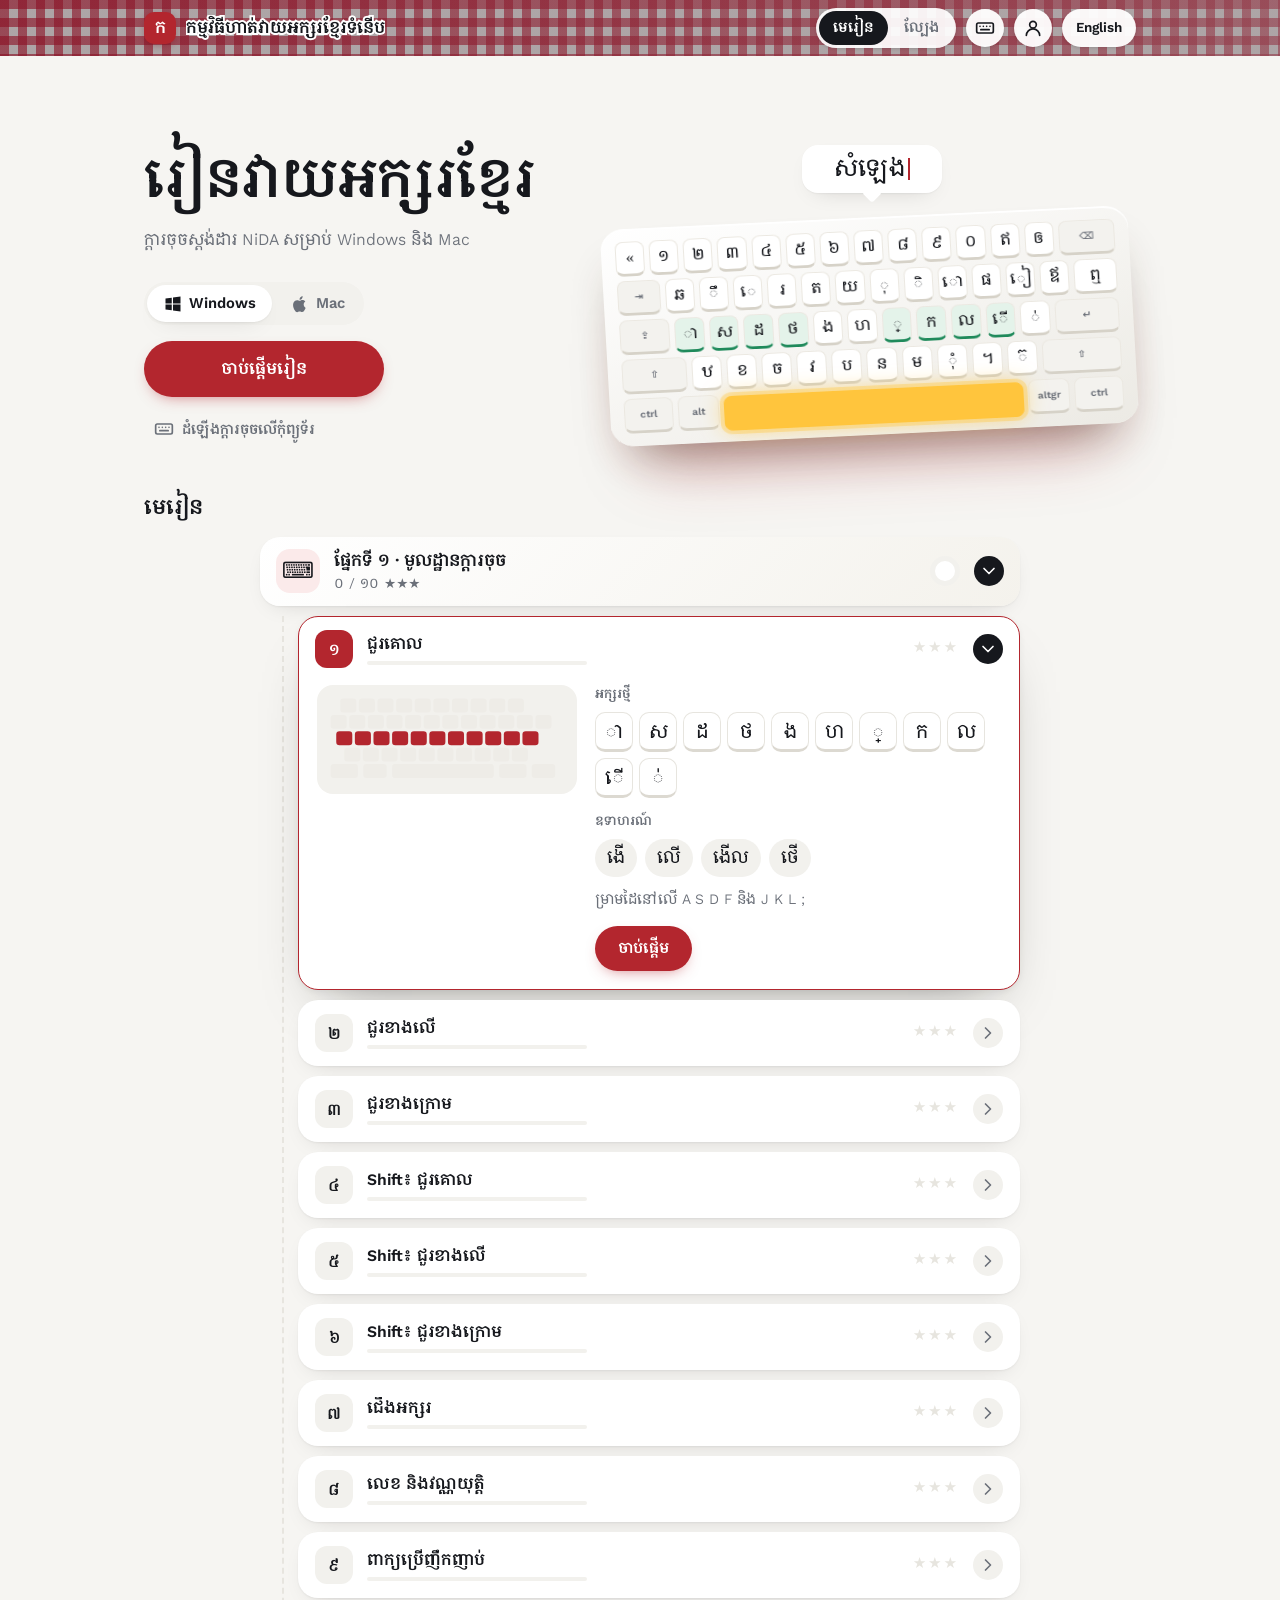
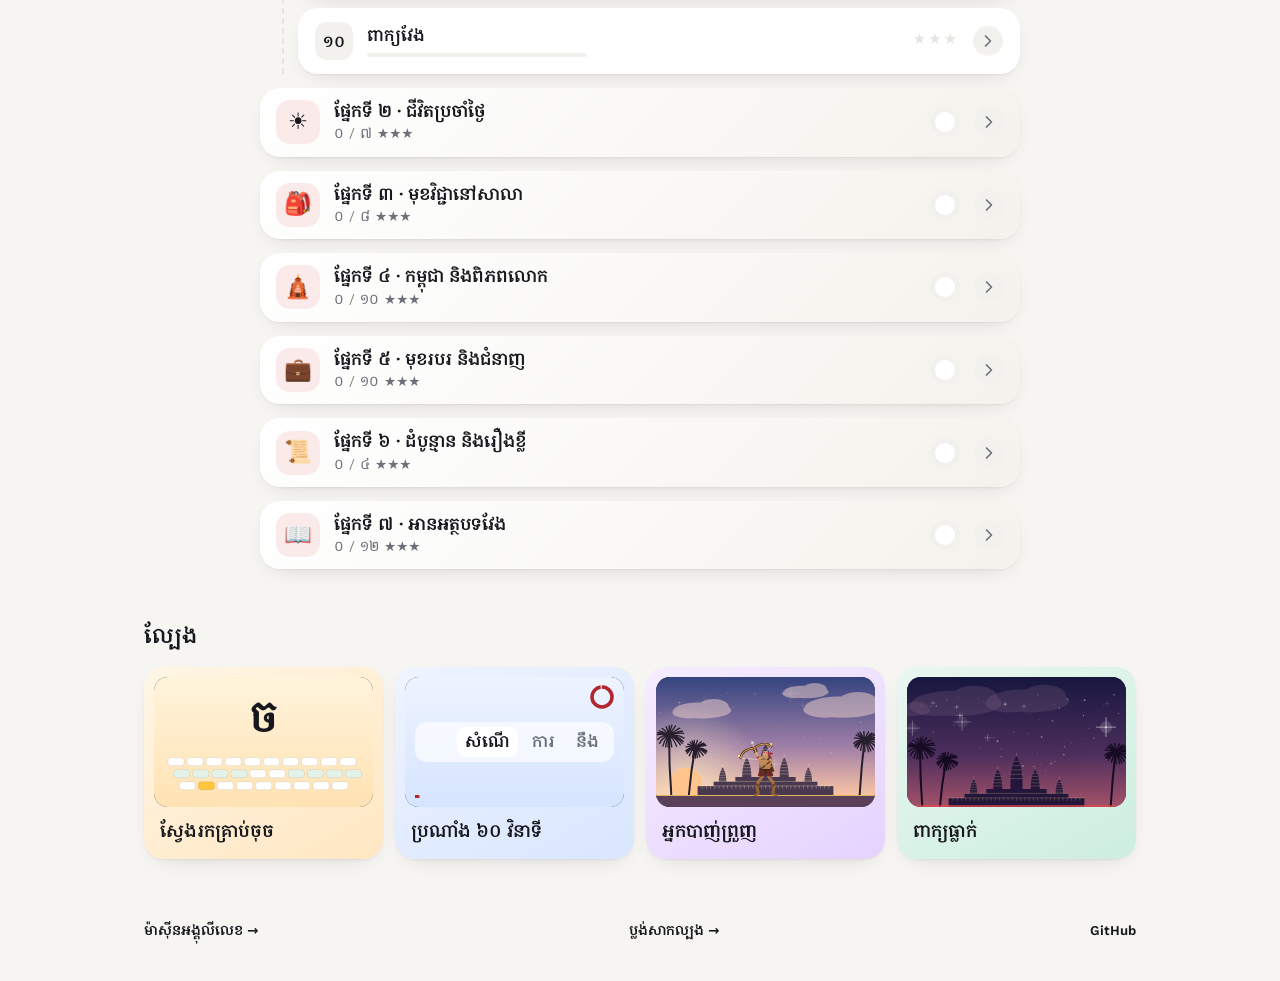
==== docs/index.html @ 7c36731a "Sign-in on typing.bykhmer.com: Firebase web config for hosts other than Firebase Hosting docs/fireba" ====
<!doctype html>
<html lang="km">
<head>
<meta charset="utf-8">
<meta name="viewport" content="width=device-width, initial-scale=1, viewport-fit=cover">
<title>កម្មវិធីហាត់វាយអក្សរខ្មែរទំនើប</title>
<meta name="description" content="Learn to type Khmer on the standard NiDA keyboard for Windows and Mac: short lessons and arcade games.">
<meta name="theme-color" content="#f6f5f2">
<meta name="apple-mobile-web-app-capable" content="yes">
<meta name="mobile-web-app-capable" content="yes">
<meta name="apple-mobile-web-app-title" content="វាយខ្មែរ">
<link rel="manifest" href="manifest.webmanifest">
<link rel="icon" type="image/png" sizes="192x192" href="icons/icon-192.png">
<link rel="apple-touch-icon" href="icons/apple-touch-icon.png">
<link rel="stylesheet" href="ui.css">
<style>
/* ---- home ---- */
.hero-grid{display:grid;grid-template-columns:minmax(0,.9fr) minmax(0,1.1fr);gap:32px;align-items:center;text-align:left}
.hero-grid .actions{align-items:flex-start}
#heroKb{min-width:0}
.setmk{max-width:300px;margin:0 auto 14px;padding:12px;border-radius:16px;background:var(--raise)}
.gcard .gprev{margin-bottom:2px}
@media (max-width:860px){.hero-grid{grid-template-columns:1fr;text-align:center;gap:18px}.hero-grid .actions{align-items:center}#heroKb{max-width:520px;margin:0 auto;width:100%}}
.hero{padding-block:clamp(40px,8vw,84px) 28px;text-align:center}
.hero h1{font-size:clamp(2.1rem,5.4vw,3.4rem);font-weight:600;margin:0 0 8px;letter-spacing:-.02em;line-height:1.15;text-wrap:balance}
html[lang="km"] .hero h1{line-height:1.45}
.hero .sub{margin:0 0 30px;color:var(--muted);font-size:1.02rem}
.actions{display:flex;flex-direction:column;align-items:center;gap:16px}
.actions .btn.primary{padding:14px 30px;font-size:1.02rem;min-width:240px}
.linkbtn{background:none;border:0;color:var(--muted);font-weight:600;font-size:.86rem;display:inline-flex;gap:8px;align-items:center;padding:6px 10px;border-radius:999px}
.linkbtn:hover{color:var(--ink);background:var(--raise)}
.band{padding-block:18px 34px}
section[id]{scroll-margin-top:70px}
.shead{display:flex;align-items:baseline;justify-content:space-between;gap:12px;margin:0 0 14px}
.shead h2{margin:0;font-size:1.3rem;font-weight:600}
.grid{display:grid;grid-template-columns:repeat(auto-fill,minmax(178px,1fr));gap:12px}
.lcard{position:relative;text-align:left;background:var(--panel);border:1.5px solid transparent;border-radius:20px;padding:16px;box-shadow:var(--shadow);cursor:pointer;display:flex;flex-direction:column;gap:10px;min-width:0;transition:transform .15s,box-shadow .15s}
.lcard:hover{transform:translateY(-2px);box-shadow:var(--shadow-lg);border-color:transparent}
/* lessons: units of expandable rows */
#lessonGrid{gap:14px}
.ugroup{list-style:none}
.uhead{all:unset;box-sizing:border-box;display:flex;align-items:center;gap:14px;width:100%;padding:12px 16px;border-radius:20px;cursor:pointer;background:linear-gradient(135deg,#fff,#f4f2ec);box-shadow:var(--shadow)}
.uhead:focus-visible{outline:2px solid var(--accent);outline-offset:2px}
.uicon{flex:none;width:44px;height:44px;border-radius:14px;display:grid;place-items:center;font-size:1.4rem;background:var(--accent-soft)}
.ut{flex:1;min-width:0;display:flex;flex-direction:column}
.ut b{font-weight:600;font-size:1.05rem;line-height:1.4}
.uring{flex:none;width:30px;height:30px;border-radius:50%;background:conic-gradient(var(--star) var(--p,0%),var(--raise) 0)}
.uring::after{content:"";display:block;width:20px;height:20px;margin:5px;border-radius:50%;background:#fff}
.uhead .chev{flex:none;width:30px;height:30px;border-radius:999px;display:grid;place-items:center;background:var(--raise);color:var(--muted);transition:transform .25s}
.ugroup.uopen .uhead .chev{transform:rotate(90deg);background:var(--ink);color:#fff}
.ugroup .ulist{display:none;max-width:none;margin-right:0;margin-top:10px;padding-left:14px;border-left:2px dashed var(--line);margin-left:22px}
.ugroup.uopen .ulist{display:flex}
.lpreview{margin:0 0 8px;font-size:1.15rem;line-height:1.9;padding:10px 14px;border-radius:14px;background:var(--raise)}
/* lessons: an expandable list, one row open at a time */
.llist{list-style:none;margin:0 auto;padding:0;max-width:760px;display:flex;flex-direction:column;gap:10px}
.litem{background:var(--panel);border-radius:20px;box-shadow:var(--shadow);border:1.5px solid transparent;transition:box-shadow .2s,border-color .2s}
.litem:hover{box-shadow:var(--shadow-lg)}
.litem.cur{border-color:var(--accent)}
.litem.open{box-shadow:var(--shadow-lg)}
.lrow{all:unset;box-sizing:border-box;display:flex;align-items:center;gap:14px;width:100%;padding:12px 16px;min-height:64px;cursor:pointer;border-radius:20px}
.lrow:focus-visible{outline:2px solid var(--accent);outline-offset:2px}
.lrow .n{flex:none;width:38px;height:38px;border-radius:12px;display:grid;place-items:center;background:var(--raise);font:600 .95rem var(--ui);color:var(--ink)}
.litem.cur .lrow .n{background:var(--accent);color:#fff}
.litem.done .lrow .n{background:var(--home);color:var(--good)}
.lrow .tt{flex:1;min-width:0;display:flex;flex-direction:column;gap:6px}
.lrow .tt b{font-weight:600;font-size:1rem;line-height:1.4;white-space:nowrap;overflow:hidden;text-overflow:ellipsis}
.lrow .pbar{height:4px;border-radius:2px;background:var(--raise);overflow:hidden;max-width:220px}
.lrow .pbar i{display:block;height:100%;width:var(--p,0%);background:var(--star);border-radius:2px;transition:width .4s}
.lrow .stars{flex:none}
.lrow .chev{flex:none;width:30px;height:30px;border-radius:999px;display:grid;place-items:center;background:var(--raise);color:var(--muted);transition:transform .25s,background .2s}
.litem.open .lrow .chev{transform:rotate(90deg);background:var(--ink);color:#fff}
.lpanel{display:grid;grid-template-rows:0fr;transition:grid-template-rows .3s ease}
.litem.open .lpanel{grid-template-rows:1fr}
.lpanel>div{overflow:hidden;min-height:0}
.lbody{display:grid;grid-template-columns:minmax(0,260px) minmax(0,1fr);gap:18px;padding:4px 18px 18px;align-items:start}
.lbody .mkwrap{padding:12px;border-radius:16px;background:var(--raise)}
.lbody h4{margin:0 0 8px;font-size:.78rem;font-weight:600;color:var(--muted)}
.chips{display:flex;flex-wrap:wrap;gap:6px;margin-bottom:14px}
.kc{position:relative;min-width:38px;height:40px;padding:0 8px;display:grid;place-items:center;border-radius:10px;background:#fff;border:1px solid var(--line);border-bottom:3px solid var(--key-edge);font:1.2rem/1 var(--text)}
.kc sup{position:absolute;right:3px;top:2px;font:600 .52rem/1 var(--ui);color:var(--accent)}
.samples{display:flex;flex-wrap:wrap;gap:8px;margin-bottom:12px}
.samples span{padding:4px 12px;border-radius:999px;background:var(--raise);font:1.1rem/1.7 var(--text)}
.ldesc{margin:0 0 14px;color:var(--muted);font-size:.9rem}
.lfoot{display:flex;align-items:center;gap:12px;flex-wrap:wrap}
.lfoot .btn{padding:10px 22px}
.lcard h3{margin:0;font-size:.98rem;font-weight:600;line-height:1.4}
.stars{color:var(--star);font-size:.95rem;letter-spacing:.12em;min-height:1.2em;line-height:1}
.stars .off{color:var(--line)}
.games{grid-template-columns:repeat(auto-fill,minmax(220px,1fr))}
.gcard{min-height:0;justify-content:flex-start;padding:10px 10px 14px;border:0;gap:10px}
.gcard h3,.gcard .pill{margin-inline:6px}
.gcard h3{font-size:1.08rem}
.gcard .pill{align-self:flex-start;background:rgba(255,255,255,.75)}
.gcard[data-g=hunt]{background:linear-gradient(150deg,#fff6e6,#ffe7c2)}
.gcard[data-g=sprint]{background:linear-gradient(150deg,#eef4ff,#d9e6ff)}
.gcard[data-g=archer]{background:linear-gradient(150deg,#f6edff,#e5d3ff)}
.gcard[data-g=rain]{background:linear-gradient(150deg,#e9f7f1,#cdeedf)}
/* ---- play (focus mode) ---- */
body.playing .hero,body.playing #learn,body.playing #games,body.playing footer{display:none}
#play{padding-block:18px 28px}
.runbar{display:flex;align-items:center;gap:10px;flex-wrap:wrap;margin-bottom:12px}
.runbar h3{margin:0 auto 0 0;font-size:1.08rem;font-weight:600}
#runOpts{gap:8px}
#runOpts .seg button{padding:6px 12px;font-size:.84rem}
#runOpts>button{font-size:.84rem;padding:6px 14px}
#runOpts>.note{display:none}
.stage{padding:16px}
#newKeys{min-height:1.2em}
#progress{height:4px;background:var(--raise);border-radius:2px;overflow:hidden;margin:10px 0 12px}
#bar{height:100%;width:0;background:var(--accent);transition:width .2s}
.strip{position:relative;height:5.6rem;overflow:hidden;border-radius:18px;background:var(--raise);
  -webkit-mask-image:linear-gradient(90deg,transparent,#000 9%,#000 88%,transparent);mask-image:linear-gradient(90deg,transparent,#000 9%,#000 88%,transparent)}
#target{position:absolute;left:0;top:0;bottom:0;display:flex;align-items:center;gap:26px;white-space:nowrap;font-size:2.15rem;transition:transform .28s cubic-bezier(.2,.7,.2,1)}
#target .w{position:relative;color:var(--muted);padding:0 4px;line-height:1.9}
#target .w.done{color:var(--good);opacity:.45}
#target .w.cur{color:var(--ink);background:var(--panel);border-radius:14px;padding:0 14px;box-shadow:var(--shadow)}
#target .w i{position:absolute;left:14px;right:14px;bottom:6px;height:3px;border-radius:2px;background:var(--line);overflow:hidden;display:none}
#target .w.cur i{display:block}
#target .w i::after{content:"";position:absolute;left:0;top:0;bottom:0;width:var(--p,0%);background:var(--accent)}
.typedrow{margin-top:10px}
#echo{min-height:2.6rem;font-size:1.45rem;line-height:2.4rem;padding:0 14px;border-radius:14px;background:var(--raise);white-space:nowrap;overflow:hidden}
#echo::after{content:"";display:inline-block;width:2px;height:1.3rem;background:var(--accent);vertical-align:-3px;margin-left:2px;animation:blink 1s steps(1) infinite}
@keyframes blink{50%{opacity:0}}
.err{animation:shake .18s}
@keyframes shake{25%{transform:translateX(-4px)}75%{transform:translateX(4px)}}
#echo.err{box-shadow:inset 0 0 0 2px var(--bad)}
.hintline{color:var(--muted);font-size:.9rem;margin:10px 0 0;min-height:1.4rem;text-align:center}
.hintline b{color:var(--ink)}
.result{margin-top:14px;padding:22px;border-radius:var(--r-lg);background:var(--panel);box-shadow:var(--shadow-lg);text-align:center}
.result b{display:block;font-size:1.1rem;font-weight:600}
.result .stars{font-size:1.6rem;display:block;margin-top:6px}
.result .row{display:flex;gap:10px;justify-content:center;flex-wrap:wrap;margin-top:16px}
.hunt{display:grid;place-items:center;gap:6px;padding:18px;border-radius:18px;background:var(--raise);min-height:12rem}
.hunt .glyph{font:600 4.6rem/1.25 var(--text);color:var(--ink)}
.hunt .sub{color:var(--muted);font-size:.9rem;min-height:1.3em}
#rfield{position:relative;height:min(46vh,380px);border-radius:18px;overflow:hidden}
#rfield::after{content:"";position:absolute;left:0;right:0;bottom:0;height:3px;background:var(--bad);opacity:.7}
.rw{position:absolute;top:0;left:0;padding:2px 16px;border-radius:999px;font-size:1.5rem;line-height:1.9;white-space:nowrap}
.rw i{position:absolute;left:14px;bottom:4px;height:3px;width:0;border-radius:2px}
.overlay{position:absolute;inset:0;z-index:8;display:flex;flex-direction:column;gap:12px;align-items:center;justify-content:center;text-align:center;padding:16px}
.overlay h4{margin:0}
#typeArea,.hunt{position:relative}
/* ---- keyboard: real Windows / Mac shape, keys sized in key units ---- */
.deck{margin-top:16px}
.kb{display:flex;flex-direction:column;gap:5px;user-select:none;-webkit-user-select:none;touch-action:manipulation;max-width:860px;margin:0 auto}
.kr{display:flex;gap:5px}
.k{position:relative;flex:var(--w,1) 1 0;min-width:0;height:clamp(40px,6.2vw,58px);background:var(--key);border:1px solid var(--line);border-bottom:3px solid var(--key-edge);border-radius:11px;padding:0;overflow:hidden;cursor:pointer;-webkit-tap-highlight-color:transparent;touch-action:manipulation}
.k::before{content:"";position:absolute;left:0;right:0;top:0;height:3px;background:var(--fc,transparent);opacity:.85}
.k.f0{--fc:var(--f0)}.k.f1{--fc:var(--f1)}.k.f2{--fc:var(--f2)}.k.f3{--fc:var(--f3)}.k.f4{--fc:var(--f4)}.k.f5{--fc:var(--f5)}.k.f6{--fc:var(--f6)}.k.f7{--fc:var(--f7)}
.k .b{position:absolute;left:0;right:0;top:50%;transform:translateY(-52%);text-align:center;font:clamp(.95rem,2.4vw,1.35rem) var(--text);color:var(--ink)}
.k .s,.k .a{position:absolute;font:clamp(.5rem,1.3vw,.72rem) var(--text);color:var(--muted)}
.k .s{right:4px;top:3px}.k .a{right:4px;bottom:2px}
.k .q{position:absolute;left:5px;top:3px;font:600 clamp(.45rem,1.1vw,.62rem) var(--ui);color:var(--muted);opacity:.8}
.k.mod{background:var(--raise)}
.k.mod .ml{position:absolute;left:0;right:0;top:50%;transform:translateY(-50%);text-align:center;font:600 clamp(.55rem,1.4vw,.78rem)/1.1 var(--ui);color:var(--muted);padding:0 2px}
.k.inert{cursor:default;opacity:.5}
.k.home{background:var(--home);border-color:color-mix(in srgb,var(--home-edge) 40%,transparent);border-bottom-color:var(--home-edge)}
.k.bump::after{content:"";position:absolute;left:50%;bottom:5px;width:30%;height:3px;margin-left:-15%;border-radius:2px;background:var(--home-edge)}
.k.on{background:var(--ink)}.k.on .ml{color:#fff}
.k.hint,.k.need{background:var(--hint);border-color:var(--hint);box-shadow:0 0 0 3px color-mix(in srgb,var(--hint) 35%,transparent)}
.k.hint .b,.k.hint .s,.k.hint .a,.k.need .ml,.k.hint .q{color:var(--hint-ink)}
.k.press{transform:translateY(2px)}
.kb.show-s .k .b,.kb.show-a .k .b{visibility:hidden}
.kb.show-s .k .s,.kb.show-a .k .a{left:0;right:0;top:50%;bottom:auto;transform:translateY(-52%);text-align:center;font-size:clamp(.95rem,2.4vw,1.35rem);color:var(--ink)}
.kb.show-s .k .a,.kb.show-a .k .s{visibility:hidden}
.kb.blind .k:not(.mod) .b,.kb.blind .k:not(.mod) .s,.kb.blind .k:not(.mod) .a{visibility:hidden!important}
/* ---- setup sheet ---- */
.steps{display:grid;gap:12px}
.steps .panel{box-shadow:none;background:var(--raise);padding:16px}
.steps h3{margin:0;font-size:.98rem}
.steps ul{margin:8px 0 0;padding-left:1.1em}
.steps li{margin:4px 0}
@media (max-width:640px){
  .hero{padding-block:30px 18px}
  .actions .btn.primary{min-width:0;width:100%}
  .grid{grid-template-columns:1fr 1fr;gap:10px}
  .lcard{padding:14px}
  .lrow{gap:10px;padding:10px 12px}.lrow .pbar{max-width:none}
  .lbody{grid-template-columns:1fr;padding:2px 12px 14px;gap:12px}
  .lbody .mkwrap{max-width:240px;padding:8px}
  .ugroup .ulist{padding-left:8px;margin-left:10px}.uhead{gap:10px;padding:10px 12px}.uicon{width:38px;height:38px}
  .gcard{min-height:140px}
  .stage{padding:12px}
  .strip{height:4.4rem}#target{font-size:1.6rem;gap:18px}
  #echo{font-size:1.2rem}
  .hunt .glyph{font-size:3.4rem}
  .deck{position:sticky;bottom:0;z-index:20;margin-inline:-14px;background:var(--panel);border-radius:20px 20px 0 0;padding:8px 3px calc(8px + env(safe-area-inset-bottom,0px));box-shadow:0 -8px 24px -12px rgba(0,0,0,.25)}
  .kb{gap:4px}.kr{gap:2px}
  .k{height:clamp(38px,10.5vw,48px);border-radius:7px;border-bottom-width:2px}
  .k .q{display:none}
  .k .s,.k .a{font-size:.5rem}
  .k .b{font-size:clamp(.9rem,4.2vw,1.15rem)}
  .k.mod .ml{font-size:.5rem}
  .kr.r0{display:none}
  #runOpts .seg{flex-wrap:wrap}
}
</style>
</head>
<body class="has-tabbar">
<header class="nav">
  <div class="wrap">
    <a class="brand" href="./"><span class="mark kh" aria-hidden="true">ក</span><b data-t="brand">កម្មវិធីហាត់វាយអក្សរខ្មែរទំនើប</b></a>
    <nav class="tabs" aria-label="Sections"><a href="#learn" class="on" data-t="navLessons">មេរៀន</a><a href="#games" data-t="navGames">ល្បែង</a></nav>
    <button class="ibtn" type="button" data-sheet="setupSheet" id="setupBtn"><svg class="i" viewBox="0 0 24 24" aria-hidden="true"><rect x="2" y="6" width="20" height="12" rx="2"/><path d="M6 10h.01M10 10h.01M14 10h.01M18 10h.01M7 14h10"/></svg></button>
    <button id="langBtn" class="langbtn" type="button">English</button>
  </div>
</header>

<main>
  <section class="hero">
    <div class="wrap hero-grid">
     <div class="hero-text">
      <h1 data-t="heroTitle">រៀនវាយអក្សរខ្មែរ</h1>
      <p class="sub" data-t="heroSub">ក្ដារចុចស្តង់ដារ NiDA សម្រាប់ Windows និង Mac</p>
      <div class="actions">
        <div class="seg" role="group" aria-label="Computer">
          <button id="platWin" type="button" aria-pressed="true"><svg class="i" viewBox="0 0 24 24" aria-hidden="true"><path d="M3 5.5l7.5-1v7H3zM12 4.3L21 3v8.5h-9zM3 12.5h7.5v7l-7.5-1zM12 12.5h9V21l-9-1.3z" fill="currentColor" stroke="none"/></svg>Windows</button>
          <button id="platMac" type="button" aria-pressed="false"><svg class="i" viewBox="0 0 24 24" aria-hidden="true"><path d="M16.4 12.6c0-2.3 1.9-3.4 2-3.5-1.1-1.6-2.8-1.8-3.4-1.8-1.4-.1-2.8.9-3.5.9s-1.9-.9-3.1-.8C6.8 7.4 5.3 8.3 4.5 9.8c-1.7 2.9-.4 7.2 1.2 9.6.8 1.2 1.7 2.4 2.9 2.4s1.6-.8 3-.8 1.8.8 3.1.7c1.3 0 2.1-1.2 2.8-2.4.9-1.3 1.3-2.6 1.3-2.7 0 0-2.4-1-2.4-4zM14.2 5.6c.6-.8 1.1-1.9 1-3-.9 0-2.1.6-2.7 1.4-.6.7-1.1 1.8-1 2.9 1 .1 2.1-.5 2.7-1.3z" fill="currentColor" stroke="none"/></svg>Mac</button>
        </div>
        <button class="btn primary" type="button" id="contBtn"></button>
        <button class="linkbtn" type="button" data-sheet="setupSheet"><svg class="i" viewBox="0 0 24 24" aria-hidden="true"><rect x="2" y="6" width="20" height="12" rx="2"/><path d="M6 10h.01M10 10h.01M14 10h.01M18 10h.01M7 14h10"/></svg><span data-t="setupLink">ដំឡើងក្ដារចុចលើកុំព្យូទ័រ</span></button>
      </div>
     </div>
     <div id="heroKb"></div>
    </div>
  </section>

  <section class="band" id="learn">
    <div class="wrap">
      <div class="shead"><h2 data-t="lessonsTitle">មេរៀន</h2></div>
      <ol class="llist" id="lessonGrid"></ol>
    </div>
  </section>

  <section class="band" id="games">
    <div class="wrap">
      <div class="shead"><h2 data-t="gamesTitle">ល្បែង</h2></div>
      <div class="grid games" id="gameGrid"></div>
    </div>
  </section>

  <!-- focus mode: a lesson or game -->
  <section id="play" hidden>
    <div class="wrap">
      <div class="runbar">
        <button id="backBtn" class="ibtn" type="button"><svg class="i" viewBox="0 0 24 24" aria-hidden="true"><path d="M15 18l-6-6 6-6"/></svg></button>
        <h3 id="runTitle"></h3>
        <div class="stats" id="runStats"></div><span id="muteSlot"></span>
      </div>
      <div id="runOpts" class="runbar" hidden></div>
      <div class="panel stage">
        <div id="typeArea">
          <div class="note" id="newKeys"></div>
          <div id="progress"><div id="bar"></div></div>
          <div class="strip"><div id="target" class="kh"></div></div>
          <div class="typedrow"><div id="echo" class="kh"></div></div>
        </div>
        <div id="huntArea" class="hunt arc-sky" hidden><div class="glyph kh" id="huntGlyph"></div><div class="sub" id="huntSub"></div></div>
        <div id="archerArea" class="kh" hidden></div>
        <div id="rainArea" hidden><div id="rfield" class="kh arc-sky"><div class="overlay" id="rOverlay"><h4 id="rTitle"></h4><div class="note" id="rText"></div><button class="primary" id="rStart"></button></div></div></div>
        <p class="hintline" id="hintline"></p>
      </div>
      <div class="result" id="result" hidden><b id="resultText"></b><div class="row"><button class="primary" id="againBtn" data-t="again">ម្ដងទៀត</button><button id="nextBtn" data-t="nextLesson">មេរៀនបន្ទាប់</button></div></div>
      <div class="deck"><div class="kb kh" id="kb"></div></div>
    </div>
  </section>
</main>

<dialog class="sheet" id="setupSheet" aria-labelledby="setupTitle">
  <header><h2 id="setupTitle" data-t="setupTitle">ដំឡើងក្ដារចុចខ្មែរ</h2><button class="ibtn" type="button" data-close><svg class="i" viewBox="0 0 24 24" aria-hidden="true"><path d="M6 6l12 12M18 6L6 18"/></svg></button></header>
  <div class="body"><div class="setmk" id="setupKeys"></div><p class="note" id="platNote" style="margin-top:0"></p><div class="steps" id="setupSteps"></div></div>
</dialog>

<footer><div class="wrap"><a href="typewriter.html" data-t="footTw">ម៉ាស៊ីនអង្គុលីលេខ →</a><a href="lab.html" data-t="footLab">ប្លង់សាកល្បង →</a><a href="https://github.com/Ratha-SAN/modern-khmer-keyboard-tutor">GitHub</a></div></footer>

<nav class="tabbar" aria-label="Sections">
  <a href="#learn" class="on"><svg class="i" viewBox="0 0 24 24" aria-hidden="true"><path d="M4 5a2 2 0 0 1 2-2h13v16H6a2 2 0 0 0-2 2z"/><path d="M4 19V5"/></svg><span data-t="navLessons">មេរៀន</span></a>
  <a href="#games"><svg class="i" viewBox="0 0 24 24" aria-hidden="true"><rect x="2" y="7" width="20" height="11" rx="5"/><path d="M7 11v3M5.5 12.5h3M15 12h.01M18 11h.01"/></svg><span data-t="navGames">ល្បែង</span></a>
  <button type="button" data-sheet="setupSheet"><svg class="i" viewBox="0 0 24 24" aria-hidden="true"><rect x="2" y="6" width="20" height="12" rx="2"/><path d="M6 10h.01M10 10h.01M14 10h.01M18 10h.01M7 14h10"/></svg><span data-t="navSetup">ដំឡើង</span></button>
</nav>

<script src="nida-layouts.js"></script>
<script src="words.js"></script>
<script src="texts-km.js"></script>
<script src="arcade.js"></script>
<script src="visuals.js"></script>
<script src="firebase-config.js"></script>
<script src="auth.js"></script>
<script>
(function(){
"use strict";
var $=function(id){return document.getElementById(id)};
function store(k,v){try{if(v===undefined)return localStorage.getItem(k);localStorage.setItem(k,v)}catch(e){return null}}
function rnd(n){return Math.floor(Math.random()*n)}
function pick(a){return a[rnd(a.length)]}
function shuffle(a){for(var i=a.length-1;i>0;i--){var j=rnd(i+1),t=a[i];a[i]=a[j];a[j]=t}return a}
var COENG="\u17d2";

// ---------- text (Khmer first, English second) ----------
var TX={
 brand:["កម្មវិធីហាត់វាយអក្សរខ្មែរទំនើប","Modern Khmer Typing Tutor"],
 navLessons:["មេរៀន","Lessons"],navGames:["ល្បែង","Games"],navSetup:["ដំឡើង","Set up"],navExp:["ប្លង់សាកល្បង","Experimental layout"],
 eyebrow:["ក្ដារចុចខ្មែរស្តង់ដារ NiDA","Standard NiDA Khmer keyboard"],
 heroTitle:["រៀនវាយអក្សរខ្មែរ","Learn to type Khmer"],
 heroSub:["ក្ដារចុចស្តង់ដារ NiDA សម្រាប់ Windows និង Mac","The standard NiDA keyboard, for Windows and Mac"],
 setupLink:["ដំឡើងក្ដារចុចលើកុំព្យូទ័រ","Set up the keyboard on your computer"],
 footLab:["ប្លង់សាកល្បង →","Experimental layout →"],
 footTw:["ម៉ាស៊ីនអង្គុលីលេខ →","Typewriter →"],
 cont:["បន្ត · មេរៀនទី ","Continue · Lesson "],contT:["បន្ត · ","Continue · "],unitWord:["ផ្នែកទី ","Unit "],preview:["អត្ថបទ","Text"],textInfo:["{n} តួអក្សរ · ប្រហែល {m} នាទី","{n} letters · about {m} min"],newLetters:["អក្សរថ្មី","New letters"],sample:["ឧទាហរណ៍","Examples"],startL:["ចាប់ផ្ដើមរៀន","Start learning"],allDone:["ហាត់ម្ដងទៀត","Practise again"],
 heroLede:["មេរៀនតាមលំដាប់ពីជួរគោល ដល់ជើងអក្សរ និងល្បែងសម្រាប់ហាត់ ដោយប្រើប្លង់ Khmer Unicode (NiDA) របស់ Windows និង Mac។ ជ្រើសកុំព្យូទ័ររបស់អ្នក រួចចាប់ផ្ដើម។","Step-by-step lessons from the home row to subscript consonants, plus practice games, on the Khmer Unicode (NiDA) layout for Windows and Mac. Pick your computer and start."],
 noteWin:["Windows៖ ក្ដារចុច «Khmer (NIDA)»។ អក្សរបន្ថែមប្រើគ្រាប់ចុច AltGr (Alt ខាងស្ដាំ)។","Windows: the “Khmer (NIDA)” keyboard. Extra characters use AltGr (right Alt)."],
 noteMac:["Mac៖ ក្ដារចុច «Khmer Unicode» (NiDA)។ អក្សរបន្ថែមប្រើគ្រាប់ចុច ⌥ Option។","Mac: the “Khmer Unicode” (NiDA) keyboard. Extra characters use ⌥ Option."],
 lessonsTitle:["មេរៀន","Lessons"],lessonsSub:["មេរៀននីមួយៗណែនាំគ្រាប់ចុចថ្មីៗ ហើយហាត់ជាមួយពាក្យពិត។ ផ្កាយបង្ហាញភាពត្រឹមត្រូវល្អបំផុតរបស់អ្នក។","Each lesson introduces new keys, then practises them in real words. Stars show your best accuracy."],
 gamesTitle:["ល្បែង","Games"],gamesSub:["ហាត់ល្បឿន និងការចងចាំទីតាំងគ្រាប់ចុច។","Practise speed and remembering where the keys are."],
 back:["ត្រឡប់","Back"],close:["បិទ","Close"],typed:["បានវាយ","Typed"],again:["ម្ដងទៀត","Again"],nextLesson:["មេរៀនបន្ទាប់","Next lesson"],
 legend1:["ពណ៌បៃតង = គ្រាប់ចុចគោល (ដាក់ម្រាមដៃនៅទីនេះ)","Green = home keys (rest your fingers here)"],
 legend2:["តួអក្សរតូច៖ ខាងលើ = Shift, ខាងក្រោម = AltGr/Option","Small letters: top = Shift, bottom = AltGr / Option"],
 setupTitle:["ដំឡើងក្ដារចុចខ្មែរ","Set up the Khmer keyboard"],
 setupSub:["ទំព័រនេះអាចហាត់បានដោយមិនចាំបាច់ដំឡើងអ្វីទេ ព្រោះវាអានទីតាំងគ្រាប់ចុច។ ដើម្បីវាយខ្មែរក្នុងកម្មវិធីផ្សេងទៀត សូមដំឡើងក្ដារចុចដូចខាងក្រោម។","You can practise here without installing anything, because the page reads key positions. To type Khmer in other apps, add the keyboard as shown below."],
 foot1:["ប្លង់ NiDA ផ្អែកលើស្តង់ដារ Khmer Unicode របស់ NiDA (Windows: Khmer (NIDA); Mac: Khmer Unicode)។","Based on the NiDA Khmer Unicode standard (Windows: Khmer (NIDA); Mac: Khmer Unicode)."],
 footBack:["← ទៅប្លង់សាកល្បង","← Experimental layout"],
 wpm:["ពាក្យ/នាទី","WPM"],acc:["ត្រឹមត្រូវ","Accuracy"],best:["ល្អបំផុត","Best"],time:["ពេល","Time"],score:["ពិន្ទុ","Score"],streak:["ជាប់ៗ","Streak"],lives:["ជីវិត","Lives"],
 newKeys:["គ្រាប់ចុចថ្មី៖ ","New keys: "],next:["បន្ទាប់៖ ","Next: "],space:["ដកឃ្លា","Space"],
 finger:["ម្រាមដៃ៖ ","Finger: "],press:["ចុច ","Press "],with:[" ជាមួយ "," with "],
 doneL:["រួចរាល់៖ {w} ពាក្យ/នាទី, ត្រឹមត្រូវ {a}%","Done: {w} WPM, {a}% accuracy"],
 start:["ចាប់ផ្ដើម","Start"],playAgain:["លេងម្ដងទៀត","Play again"],ready:["ត្រៀមរួចហើយឬនៅ?","Ready?"],gameOver:["ចប់ល្បែង","Game over"],
 blind:["លាក់អក្សរលើគ្រាប់ចុច","Hide key labels"],hints:["ជំនួយ","Hints"],
 huntPool:["ក្រុមអក្សរ៖","Letters:"],
 poolHome:["ជួរគោល","Home row"],poolBase:["គ្រប់ជួរ (គ្មាន Shift)","All rows, no Shift"],poolShift:["ជាមួយ Shift","With Shift"],poolAll:["ទាំងអស់","Everything"],
 huntEnd:["ពិន្ទុ {s} · ជាប់ៗបំផុត {k} · ត្រឹមត្រូវ {a}%","Score {s} · longest streak {k} · {a}% accuracy"],
 sprintEnd:["{n} ពាក្យ ក្នុង ៦០ វិនាទី · {w} ពាក្យ/នាទី · ត្រឹមត្រូវ {a}%","{n} words in 60 s · {w} WPM · {a}% accuracy"],
 rainText:["វាយពាក្យនីមួយៗ មុនពេលវាធ្លាក់ដល់បន្ទាត់ក្រហម។","Type each word before it reaches the red line."],
 rainEnd:["ពិន្ទុ {s} · {n} ពាក្យ","Score {s} · {n} words"],
 lessonWord:["មេរៀនទី ","Lesson "]
};
var FINGERS=[["កូនដៃឆ្វេង","left little finger"],["ម្រាមនាងឆ្វេង","left ring finger"],["ម្រាមកណ្ដាលឆ្វេង","left middle finger"],["ម្រាមចង្អុលឆ្វេង","left index finger"],["ម្រាមចង្អុលស្ដាំ","right index finger"],["ម្រាមកណ្ដាលស្ដាំ","right middle finger"],["ម្រាមនាងស្ដាំ","right ring finger"],["កូនដៃស្ដាំ","right little finger"]];
var lang=store("lang")==="en"?"en":"km";
function T(k,vars){var v=(TX[k]||[k,k])[lang==="km"?0:1];if(vars)Object.keys(vars).forEach(function(n){v=v.replace("{"+n+"}",vars[n])});return v}
function L2(km,en){return lang==="km"?km:en}
function kmNum(n){return lang==="km"?String(n).replace(/[0-9]/g,function(d){return String.fromCharCode(0x17E0+(+d))}):String(n)}

// ---------- platform & key map ----------
var plat=store("nidaPlat")||(/Mac|iPhone|iPad/.test(navigator.platform||navigator.userAgent)?"mac":"windows");
var K,where;
var FING={Backquote:0,Digit1:0,KeyQ:0,KeyA:0,KeyZ:0,Digit2:1,KeyW:1,KeyS:1,KeyX:1,Digit3:2,KeyE:2,KeyD:2,KeyC:2,Digit4:3,Digit5:3,KeyR:3,KeyT:3,KeyF:3,KeyG:3,KeyV:3,KeyB:3,
 Digit6:4,Digit7:4,KeyY:4,KeyU:4,KeyH:4,KeyJ:4,KeyN:4,KeyM:4,Digit8:5,KeyI:5,KeyK:5,Comma:5,Digit9:6,KeyO:6,KeyL:6,Period:6,
 Digit0:7,Minus:7,Equal:7,KeyP:7,BracketLeft:7,BracketRight:7,Backslash:7,Semicolon:7,Quote:7,Slash:7};
var HOME={KeyA:1,KeyS:1,KeyD:1,KeyF:1,KeyJ:1,KeyK:1,KeyL:1,Semicolon:1};
var ROWS=[
 ["Backquote","Digit1","Digit2","Digit3","Digit4","Digit5","Digit6","Digit7","Digit8","Digit9","Digit0","Minus","Equal",["Backspace",2,"⌫"]],
 [["Tab",1.5,"Tab"],"KeyQ","KeyW","KeyE","KeyR","KeyT","KeyY","KeyU","KeyI","KeyO","KeyP","BracketLeft","BracketRight",["Backslash*",1.5]],
 [["CapsLock",1.75,"Caps"],"KeyA","KeyS","KeyD","KeyF","KeyG","KeyH","KeyJ","KeyK","KeyL","Semicolon","Quote",["Enter",2.25,"Enter"]],
 [["ShiftLeft",2.25,"Shift"],"KeyZ","KeyX","KeyC","KeyV","KeyB","KeyN","KeyM","Comma","Period","Slash",["ShiftRight",2.75,"Shift"]]];
var BOTTOM={windows:[["CtrlL",1.5,"Ctrl"],["Win",1.25,"⊞"],["AltL",1.25,"Alt"],["Space",8,""],["AltGr",1.5,"AltGr"],["CtrlR",1.5,"Ctrl"]],
            mac:[["Fn",1.25,"fn"],["CtrlL",1.25,"control"],["OptL",1.25,"⌥ option"],["CmdL",1.5,"⌘"],["Space",6.5,""],["CmdR",1.5,"⌘"],["OptR",1.25,"⌥ option"],["Arrows",1.5,""]]};
function modName(){return plat==="mac"?"⌥ Option":"AltGr"}
function setPlatform(p){
  plat=p==="mac"?"mac":"windows";store("nidaPlat",plat);K=window.NIDA[plat];where={};
  Object.keys(K).forEach(function(c){K[c].forEach(function(u,l){if(u&&(!where[u]||where[u].layer>l))where[u]={code:c,layer:l}})});
  if(HKB)HKB.setMap(K);
  $("platWin").setAttribute("aria-pressed",plat==="windows");$("platMac").setAttribute("aria-pressed",plat==="mac");
  $("platNote").textContent=T(plat==="mac"?"noteMac":"noteWin");
  renderKeyboard();renderSetup();
  if(active)restart();
}
function disp(u){
  if(u==="\u200b")return "ZWSP";if(u==="\u200c")return "ZWNJ";if(u==="\u200d")return "ZWJ";if(u==="\u00a0")return "NBSP";
  var c=u.charCodeAt(0);return ((c>=0x17B6&&c<=0x17D3)||c===0x17DD||u.charAt(0)===COENG)?"\u25cc"+u:u;
}

// ---------- on-screen keyboard ----------
var kbEl=$("kb"),keyEls={},stickyS=false,stickyA=false;
function keyBtn(code,w,label){
  var b=document.createElement("button");b.type="button";b.dataset.code=code;b.style.setProperty("--w",w||1);
  if(K[code]){
    b.className="k f"+FING[code]+(HOME[code]?" home":"")+(code==="KeyF"||code==="KeyJ"?" bump":"");
    b.innerHTML='<span class="b"></span><span class="s"></span><span class="a"></span><span class="q"></span>';
    b.children[0].textContent=K[code][0]?disp(K[code][0]):"";b.children[1].textContent=K[code][1]?disp(K[code][1]):"";b.children[2].textContent=K[code][2]?disp(K[code][2]):"";
    b.children[3].textContent=code.replace("Key","").replace("Digit","").replace("Backquote","`").replace("Minus","-").replace("Equal","=").replace("BracketLeft","[").replace("BracketRight","]").replace("Backslash","\\").replace("Semicolon",";").replace("Quote","'").replace("Comma",",").replace("Period",".").replace("Slash","/");
  }else{
    var func=/Shift|AltGr|Opt|Space|Backspace/.test(code);
    b.className="k mod"+(func?"":" inert");b.innerHTML='<span class="ml"></span>';
    b.children[0].textContent=code==="Space"?T("space"):label||"";
    if(!func)b.tabIndex=-1;
  }
  b.addEventListener("pointerdown",function(e){if(e.pointerType==="mouse"&&e.button!==0)return;e.preventDefault();b._pd=Date.now();tap(code)});
  b.addEventListener("click",function(){if(Date.now()-(b._pd||0)>700)tap(code)});
  keyEls[code]=b;return b;
}
function renderKeyboard(){
  kbEl.innerHTML="";keyEls={};
  ROWS.concat([BOTTOM[plat]]).forEach(function(r,ri){
    var d=document.createElement("div");d.className="kr r"+ri;
    r.forEach(function(k){
      if(typeof k==="string"){d.appendChild(keyBtn(k,1))}
      else if(k[0]==="Backslash*"){d.appendChild(keyBtn("Backslash",k[1]))}
      else d.appendChild(keyBtn(k[0],k[1],k[2]));
    });
    kbEl.appendChild(d);
  });
  setMods(stickyS,stickyA);updateHint();
}
function setMods(s,a){
  stickyS=!!s;stickyA=!!a;
  ["ShiftLeft","ShiftRight"].forEach(function(c){if(keyEls[c])keyEls[c].classList.toggle("on",stickyS)});
  ["AltGr","OptL","OptR"].forEach(function(c){if(keyEls[c])keyEls[c].classList.toggle("on",stickyA)});
  kbEl.classList.toggle("show-s",stickyS);kbEl.classList.toggle("show-a",stickyA);
}
function flash(code){var el=keyEls[code];if(el){el.classList.add("press");setTimeout(function(){el.classList.remove("press")},110)}}
function tap(code){
  if(/Shift/.test(code)){setMods(!stickyS,false);return}
  if(/AltGr|Opt/.test(code)){setMods(false,!stickyA);return}
  if(code==="Space"){flash(code);input(" ");return}
  if(code==="Backspace"){input("\b");return}
  if(!K[code])return;
  var l=stickyA?2:stickyS?1:0,u=K[code][l];setMods(false,false);flash(code);if(u)input(u);
}
document.addEventListener("keydown",function(e){
  if(!active)return;
  if(e.target&&/SELECT|INPUT|TEXTAREA/.test(e.target.tagName))return;
  var altgr=plat==="mac"?e.altKey:((e.getModifierState&&e.getModifierState("AltGraph"))||(e.ctrlKey&&e.altKey));
  if(!altgr&&(e.ctrlKey||e.metaKey||e.altKey))return;
  if(e.code==="Space"){e.preventDefault();flash("Space");input(" ");return}
  if(e.code==="Backspace"){e.preventDefault();input("\b");return}
  if(active.type==="archer"&&ARCH&&ARCH.key(e)){e.preventDefault();return}
  if(e.key==="Enter"&&active.type==="rain"&&!rain.running){e.preventDefault();rainStart();return}
  if(!K[e.code])return;
  e.preventDefault();
  var u=K[e.code][altgr?2:e.shiftKey?1:0];flash(e.code);if(u)input(u);
});
function buzz(){try{if(navigator.vibrate)navigator.vibrate(25)}catch(e){}}

// ---------- hints ----------
function clearHint(){Object.keys(keyEls).forEach(function(c){keyEls[c].classList.remove("hint","need")})}
function showKeyHint(u,el){
  clearHint();el.textContent="";
  if(!u)return;
  if(u===" "){if(keyEls.Space)keyEls.Space.classList.add("hint");el.innerHTML="";el.appendChild(document.createTextNode(T("next")));var bb=document.createElement("b");bb.textContent=T("space");el.appendChild(bb);return}
  var w=where[u];if(!w)return;
  if(keyEls[w.code])keyEls[w.code].classList.add("hint");
  if(w.layer===1){keyEls.ShiftLeft&&keyEls.ShiftLeft.classList.add("need");keyEls.ShiftRight&&keyEls.ShiftRight.classList.add("need")}
  if(w.layer===2){["AltGr","OptL","OptR"].forEach(function(c){keyEls[c]&&keyEls[c].classList.add("need")})}
  var b=document.createElement("b");b.className="kh";b.textContent=disp(u);
  el.appendChild(document.createTextNode(T("next")));el.appendChild(b);
  el.appendChild(document.createTextNode("  ·  "+T("finger")+FINGERS[FING[w.code]][lang==="km"?0:1]+(w.layer===1?L2(" + Shift"," + Shift"):w.layer===2?" + "+modName():"")));
}

// ---------- lessons ----------
function outs(codes,layer){var r=[];codes.forEach(function(c){var u=K[c]&&K[c][layer];if(u&&u.length<=3&&!/[\u200b-\u200d]/.test(u))r.push(u)});return r}
var R1=["KeyQ","KeyW","KeyE","KeyR","KeyT","KeyY","KeyU","KeyI","KeyO","KeyP","BracketLeft","BracketRight","Backslash"],
    R2=["KeyA","KeyS","KeyD","KeyF","KeyG","KeyH","KeyJ","KeyK","KeyL","Semicolon","Quote"],
    R3=["KeyZ","KeyX","KeyC","KeyV","KeyB","KeyN","KeyM","Comma","Period","Slash"],
    R0=["Digit1","Digit2","Digit3","Digit4","Digit5","Digit6","Digit7","Digit8","Digit9","Digit0"];
var LESSONS=[
 {t:["ជួរគោល","Home row"],d:["ម្រាមដៃនៅលើ A S D F និង J K L ;","Fingers rest on A S D F and J K L ;"],keys:function(){return outs(R2,0)}},
 {t:["ជួរខាងលើ","Top row"],d:["ស្រៈ និងព្យញ្ជនៈ នៅជួរ Q ដល់ ]","Vowels and consonants on Q to ]"],keys:function(){return outs(R1,0)}},
 {t:["ជួរខាងក្រោម","Bottom row"],d:["ជួរ Z ដល់ / រួមទាំង ។","Z to /, including ។"],keys:function(){return outs(R3,0)}},
 {t:["Shift៖ ជួរគោល","Shift: home row"],d:["សង្កត់ Shift សម្រាប់អក្សរទីពីរ","Hold Shift for the second letter on each key"],keys:function(){return outs(R2,1)}},
 {t:["Shift៖ ជួរខាងលើ","Shift: top row"],d:["ស្រៈវែង និងព្យញ្ជនៈអឃោសៈ","Long vowels and second-series consonants"],keys:function(){return outs(R1,1)}},
 {t:["Shift៖ ជួរខាងក្រោម","Shift: bottom row"],d:["ព្យញ្ជនៈ និងស្រៈផ្សំ","Consonants and combined vowels"],keys:function(){return outs(R3,1)}},
 {t:["ជើងអក្សរ","Subscript consonants"],d:["ចុច ្ (J) រួចព្យញ្ជនៈ ដើម្បីដាក់ជើង","Press ្ (J) then a consonant to make a subscript"],coeng:true,keys:function(){return [COENG]}},
 {t:["លេខ និងវណ្ណយុត្តិ","Numbers & punctuation"],d:["លេខខ្មែរ ១ ដល់ ០ និងសញ្ញា","Khmer digits ១–០ and signs"],digits:true,keys:function(){return outs(R0,0).concat(["។","៕","ៗ"])}},
 {t:["ពាក្យប្រើញឹកញាប់","Common words"],d:["ពាក្យ ៣០០ ដែលប្រើច្រើនបំផុត","The 300 most used words"],all:true,keys:function(){return []}},
 {t:["ពាក្យវែង","Long words"],d:["ពាក្យវែង ដែលមានជើង និងស្រៈច្រើន","Longer words with more subscripts and vowels"],all:true,long:true,keys:function(){return []}}
];
// topic lessons (units 2+) come from texts-km.js and are appended after the 10 keyboard lessons
var UNITS=[{id:1,icon:"⌨️",t:["មូលដ្ឋានក្ដារចុច","Keyboard basics"]}].concat(window.TEXT_UNITS||[]);
LESSONS.forEach(function(l){l.unit=1});
(window.TEXTS||[]).forEach(function(x){LESSONS.push({t:x.t,d:x.t,unit:x.unit,icon:x.icon,tid:x.id,text:x.text,keys:function(){return []}})});
function skey(i){var l=LESSONS[i];return "nida_"+plat+(l.tid?"_t"+l.tid:"_l"+i)}
function lessonName(i){var l=LESSONS[i];return (l.tid?l.icon+" ":T("lessonWord")+kmNum(i+1)+" · ")+l.t[lang==="km"?0:1]}
function learnedUpTo(i){var s={};for(var j=0;j<=i&&j<7;j++)LESSONS[j].keys().forEach(function(u){s[u]=1});if(i>=6)Object.keys(where).forEach(function(u){if(where[u].layer<2)s[u]=1});return s}
function allSet(){var s={};Object.keys(where).forEach(function(u){s[u]=1});return s}
function canType(w,set){ // can the word be typed with these key outputs?
  var n=w.length,ok=[true];for(var i=1;i<=n;i++)ok[i]=false;
  for(i=0;i<n;i++){if(!ok[i])continue;for(var L=1;L<=3&&i+L<=n;L++)if(set[w.substr(i,L)])ok[i+L]=true}
  return ok[n];
}
function isCons(u){var c=u.charCodeAt(0);return u.length===1&&c>=0x1780&&c<=0x17B3}
function lessonItems(i){
  var les=LESSONS[i],items=[],N=20;
  if(les.text)return les.text.split(" ");
  if(les.all){
    var set=allSet(),pool=WORDS.filter(function(w){return canType(w,set)});
    if(les.long)pool=pool.filter(function(w){return w.length>=6}).slice(0,600);else pool=pool.slice(0,300);
    return shuffle(pool.slice()).slice(0,N);
  }
  if(les.digits){for(var d=0;d<N;d++){var s="";for(var k=0;k<3;k++)s+=pick("០១២៣៤៥៦៧៨៩".split(""));items.push(d%5===4?pick(["។","៕","ៗ"]):s)}return items}
  var learned=learnedUpTo(i),fresh=les.keys(),cons=Object.keys(learned).filter(isCons),vow=Object.keys(learned).filter(function(u){return !isCons(u)&&u!==COENG});
  if(les.coeng){
    var subs=["រ","ន","ត","ល","ម","យ","ស","វ","ប","ទ","គ","ក"].filter(function(c){return learned[c]});
    for(var c=0;c<10;c++){var base=pick(["ក","ស","ប","ព","ត","ច","ន","ម"].filter(function(x){return learned[x]}));items.push(base+COENG+pick(subs)+(Math.random()<.5&&vow.length?pick(vow):""))}
    var wc=shuffle(WORDS.slice(0,1500).filter(function(w){return w.indexOf(COENG)>=0&&canType(w,learned)})).slice(0,N-items.length);
    return items.concat(wc);
  }
  var freshC=fresh.filter(isCons),freshV=fresh.filter(function(u){return !isCons(u)&&u!==COENG});
  for(var t=0;t<10;t++){
    var syl;
    if(freshC.length&&(t%2===0||!freshV.length))syl=pick(freshC)+(vow.length?pick(vow):"");
    else syl=(cons.length?pick(cons):"អ")+pick(freshV.length?freshV:vow);
    if(Math.random()<.5)syl+=(cons.length?pick(cons):"");
    items.push(syl);
  }
  var words=shuffle(WORDS.slice(0,2500).filter(function(w){return canType(w,learned)&&fresh.some(function(u){return w.indexOf(u)>=0})})).slice(0,N-items.length);
  items=items.concat(words);
  while(items.length<N)items.push(pick(items));
  return items;
}

// ---------- menus ----------
function stars(n){var s="";for(var i=0;i<3;i++)s+=i<n?"★":'<span class="off">★</span>';return s}
function nextLesson(){for(var i=0;i<LESSONS.length;i++)if((+store(skey(i))||0)<3)return i;return -1}
var openLesson=null; // the expanded row; null = the lesson you are on
var openUnits=null;  // which unit groups are expanded
function lessonRow(les,i,cur){
  var st=+store(skey(i))||0,li=document.createElement("li"),k=lang==="km"?0:1,id="lp"+i;
  li.className="litem"+(i===cur?" cur":st>=3?" done":"");li.dataset.i=i;
  li.innerHTML='<button class="lrow" type="button" aria-expanded="false" aria-controls="'+id+'"><span class="n"></span><span class="tt"><b></b><span class="pbar"><i></i></span></span><span class="stars"></span><span class="chev"><svg class="i" viewBox="0 0 24 24" aria-hidden="true"><path d="M9 18l6-6-6-6"/></svg></span></button>'+
    '<div class="lpanel" id="'+id+'" role="region"><div><div class="lbody"><span class="mkwrap"></span><div class="linfo"></div></div></div></div>';
  var row=li.firstChild;
  row.querySelector(".n").textContent=st>=3?"✓":les.tid?les.icon:kmNum(i+1);
  row.querySelector("b").textContent=les.t[k];
  row.querySelector(".pbar i").style.setProperty("--p",(st*100/3)+"%");
  row.querySelector(".stars").innerHTML=stars(st);
  row.setAttribute("aria-label",lessonName(i)+" · "+st+"/3 ★");
  li.querySelector(".lpanel").setAttribute("aria-label",les.t[k]);
  row.onclick=function(){toggleLesson(i)};
  row.addEventListener("keydown",function(e){var rows=[].slice.call(document.querySelectorAll("#lessonGrid .lrow")).filter(function(r){return r.offsetParent}),n=rows.indexOf(row),to=-1;
    if(e.key==="ArrowDown")to=Math.min(rows.length-1,n+1);else if(e.key==="ArrowUp")to=Math.max(0,n-1);else if(e.key==="Home")to=0;else if(e.key==="End")to=rows.length-1;
    if(to>=0){e.preventDefault();rows[to].focus()}});
  return li;
}
function fillLesson(li,i){ // the details are built when a row first opens
  if(li.dataset.built)return;li.dataset.built=1;
  var les=LESSONS[i],k=lang==="km"?0:1,st=+store(skey(i))||0,info=li.querySelector(".linfo");
  if(window.Vis){var lit={};if(les.all)Object.keys(where).forEach(function(u){if(where[u].layer<2)lit[where[u].code]=2});
    (les.coeng?["\u17d2"]:les.keys()).forEach(function(u){if(where[u])lit[where[u].code]=1});Vis.miniKeys(li.querySelector(".mkwrap"),lit,{mods:true})}
  var h="";
  if(les.text){
    if(window.Vis){var used={};les.text.replace(/ /g,"").split("").forEach(function(c){if(where[c])used[where[c].code]=where[c].layer?2:1});Vis.miniKeys(li.querySelector(".mkwrap"),used,{mods:true})}
    var first=les.text.split("។")[0]+"។",n=les.text.replace(/ /g,"").length,mins=Math.max(1,Math.round(n/5/20));
    h+='<h4>'+T("preview")+'</h4><p class="lpreview kh">'+esc(first)+'</p><p class="ldesc">'+T("textInfo",{n:kmNum(n),m:kmNum(mins)})+'</p>';
    h+='<div class="lfoot"><button class="btn primary lstart" type="button">'+T(st?"again":"start")+'</button>'+(st?'<span class="note">'+T("best")+' <span class="stars">'+stars(st)+'</span></span>':'')+'</div>';
    info.innerHTML=h;info.querySelector(".lstart").onclick=function(){open({type:"lesson",i:i})};return}
  if(!les.all){h+='<h4>'+T("newLetters")+'</h4><div class="chips kh">';
    les.keys().slice(0,16).forEach(function(u){var w=where[u];h+='<span class="kc">'+esc(disp(u))+(w&&w.layer===1?'<sup>⇧</sup>':w&&w.layer===2?'<sup>'+(plat==="mac"?"⌥":"AltGr")+'</sup>':'')+'</span>'});h+='</div>'}
  var ex=[];try{ex=lessonItems(i).filter(function(x){return x.length>1&&/^[\u1780-\u17ff]+$/.test(x)}).slice(0,4)}catch(e){}
  if(ex.length){h+='<h4>'+T("sample")+'</h4><div class="samples kh">';ex.forEach(function(x){h+='<span>'+esc(x)+'</span>'});h+='</div>'}
  h+='<p class="ldesc">'+esc(les.d[k])+'</p><div class="lfoot"><button class="btn primary lstart" type="button">'+T(st?"again":"start")+'</button>'+(st?'<span class="note">'+T("best")+' <span class="stars">'+stars(st)+'</span></span>':'')+'</div>';
  info.innerHTML=h;
  info.querySelector(".lstart").onclick=function(){open({type:"lesson",i:i})};
}
function esc(t){return String(t).replace(/[&<>"]/g,function(c){return {"&":"&amp;","<":"&lt;",">":"&gt;",'"':"&quot;"}[c]})}
function toggleLesson(i,quiet){
  openLesson=openLesson===i&&!quiet?-1:i;
  document.querySelectorAll("#lessonGrid .litem").forEach(function(li){var on=+li.dataset.i===openLesson;
    if(on)fillLesson(li,+li.dataset.i);li.classList.toggle("open",on);li.firstChild.setAttribute("aria-expanded",on)});
  if(openLesson>=0&&openUnits&&LESSONS[openLesson]&&!openUnits[LESSONS[openLesson].unit]){openUnits[LESSONS[openLesson].unit]=true;var ug=document.querySelector('#lessonGrid .ugroup[data-u="'+LESSONS[openLesson].unit+'"]');if(ug){ug.classList.add("uopen");ug.firstChild.setAttribute("aria-expanded",true)}}
  if(!quiet&&openLesson>=0){var li=document.querySelector('#lessonGrid .litem[data-i="'+openLesson+'"]');
    setTimeout(function(){var r=li.getBoundingClientRect();if(r.bottom>innerHeight-70||r.top<70)li.scrollIntoView({behavior:"smooth",block:"nearest"})},320)}
}
function renderMenus(){
  var g=$("lessonGrid"),cur=nextLesson();g.innerHTML="";
  var curUnit=LESSONS[Math.max(0,cur)].unit;
  if(!openUnits)openUnits={};if(openUnits[curUnit]==null&&!openUnits._init){openUnits[curUnit]=true;openUnits._init=1}
  UNITS.forEach(function(u){
    var idx=[];LESSONS.forEach(function(l,i){if(l.unit===u.id)idx.push(i)});if(!idx.length)return;
    var done=idx.filter(function(i){return (+store(skey(i))||0)>=3}).length,k=lang==="km"?0:1;
    var uh=document.createElement("li");uh.className="ugroup"+(openUnits[u.id]?" uopen":"");uh.dataset.u=u.id;
    uh.innerHTML='<button class="uhead" type="button" aria-expanded="'+!!openUnits[u.id]+'"><span class="uicon" aria-hidden="true"></span><span class="ut"><b></b><span class="note"></span></span><span class="uring" aria-hidden="true"></span><span class="chev"><svg class="i" viewBox="0 0 24 24" aria-hidden="true"><path d="M9 18l6-6-6-6"/></svg></span></button><ol class="llist ulist"></ol>';
    var hb=uh.firstChild;hb.querySelector(".uicon").textContent=u.icon;hb.querySelector("b").textContent=T("unitWord")+kmNum(u.id)+" · "+u.t[k];
    hb.querySelector(".note").textContent=kmNum(done)+" / "+kmNum(idx.length)+" ★★★";hb.querySelector(".uring").style.setProperty("--p",(100*done/idx.length)+"%");
    hb.onclick=function(){openUnits[u.id]=!openUnits[u.id];uh.classList.toggle("uopen",!!openUnits[u.id]);hb.setAttribute("aria-expanded",!!openUnits[u.id])};
    var ol=uh.lastChild;idx.forEach(function(i){ol.appendChild(lessonRow(LESSONS[i],i,cur))});g.appendChild(uh);
  });
  toggleLesson(openLesson==null?Math.max(0,cur):openLesson,true);
  var cb=$("contBtn"),fresh=store("nida_"+plat+"_l0")==null;
  cb.innerHTML="";cb.appendChild(document.createTextNode(cur<0?T("allDone"):fresh?T("startL"):LESSONS[cur].tid?T("contT")+LESSONS[cur].t[lang==="km"?0:1]:T("cont")+kmNum(cur+1)));
  cb.onclick=function(){open({type:"lesson",i:cur<0?0:cur})};
  // game cards are built once (their live previews keep running); later calls only refresh the words
  var gg=$("gameGrid");
  GAMES.forEach(function(gm){
    var b=gg.querySelector('[data-g="'+gm.id+'"]');
    if(!b){b=document.createElement("button");b.className="lcard gcard";b.type="button";b.dataset.g=gm.id;
      b.innerHTML='<canvas class="gprev"></canvas><h3></h3><span class="pill"></span>';
      b.onclick=function(){open({type:gm.id})};gg.appendChild(b);
      if(window.Vis)Vis.preview(b.children[0],gm.id)}
    var best=store("nida_"+plat+"_g_"+gm.id);
    b.children[1].textContent=gm.t[lang==="km"?0:1];b.children[2].textContent=best?"★ "+best:"";b.children[2].hidden=!best;
    b.title=gm.d[lang==="km"?0:1];
  });
}
var GAMES=[
 {id:"hunt",icon:"ក?",t:["ស្វែងរកគ្រាប់ចុច","Key Hunt"],d:["អក្សរលេចឡើង រកគ្រាប់ចុចឱ្យបានលឿន ក្នុង ៦០ វិនាទី។ អាចលាក់អក្សរលើគ្រាប់ចុច ដើម្បីហាត់ចងចាំ។","A letter appears; find its key fast. 60 seconds. Hide the key labels to train your memory."]},
 {id:"sprint",icon:"⏱",t:["ប្រណាំង ៦០ វិនាទី","60-second Sprint"],d:["វាយពាក្យឱ្យបានច្រើនបំផុត ក្នុងមួយនាទី។","Type as many words as you can in one minute."]},
 {id:"archer",icon:"🏹",t:["អ្នកបាញ់ព្រួញ","Archer"],d:["បាញ់អក្សរដែលធ្លាក់ មុនវាផ្ទុះលើអ្នកបាញ់។ ជាប់ៗ និងព្យាបាល។","Shoot the falling letters before they explode on the archer. Combos and healing."]},
 {id:"rain",icon:"☔",t:["ពាក្យធ្លាក់","Word Rain"],d:["វាយពាក្យដែលធ្លាក់ មុនវាដល់ដី។ មានជីវិត ៣។","Type falling words before they land. Three lives."]}
];

// ---------- run area ----------
var active=null;
function open(a){
  active=a;$("play").hidden=false;$("result").hidden=true;
  ["typeArea","huntArea","rainArea","archerArea"].forEach(function(id){$(id).hidden=true});
  $("runOpts").hidden=true;$("runOpts").innerHTML="";
  document.body.classList.add("playing");restart();
  setTimeout(function(){scrollTo(0,0)},0);
}
function restart(){
  stopTimers();$("result").hidden=true;setMods(false,false);
  if(active.type==="lesson"){$("typeArea").hidden=false;startLesson(active.i)}
  else if(active.type==="sprint"){$("typeArea").hidden=false;startSprint()}
  else if(active.type==="hunt"){$("huntArea").hidden=false;startHunt()}
  else if(active.type==="rain"){$("rainArea").hidden=false;startRainMenu()}
  else if(active.type==="archer"){$("archerArea").hidden=false;startArcher()}
  CBs.el.hidden=active.type!=="sprint";
}
$("backBtn").onclick=function(){var was=active&&active.type;stopTimers();active=null;$("play").hidden=true;document.body.classList.remove("playing");clearHint();renderMenus();$(was&&was!=="lesson"?"games":"learn").scrollIntoView()};
function lastMenu(){return "learn"}
$("againBtn").onclick=function(){restart()};
$("nextBtn").onclick=function(){if(active.type==="lesson"&&active.i<LESSONS.length-1){active={type:"lesson",i:active.i+1};restart()}};
function statBox(id,label,val){return '<div class="stat"><b id="'+id+'">'+val+'</b><span>'+label+'</span></div>'}
var timers=[];function stopTimers(){timers.forEach(clearInterval);timers=[];if(rain.raf)cancelAnimationFrame(rain.raf);rain.running=false;if(ARCH)ARCH.stop()}

// ---------- arcade effects (arcade.js) ----------
var A=window.Arcade,cLabel=function(){return L2("ជាប់ៗ","COMBO")};
function mid(el){return {x:el.clientWidth/2,y:el.clientHeight/2}}
var SCh=A.scene($("huntArea")),SCr=A.scene($("rfield"));
var FXt=A.fx($("typeArea")),FXh=A.fx($("huntArea")),FXr=A.fx($("rfield"));
var CBs=A.combo($("typeArea"),{healEvery:5,label:cLabel,num:kmNum,onHeal:function(){if(P.end&&!P.done){P.end+=2000;var m=mid($("typeArea"));FXt.text(m.x,m.y,"+"+kmNum(2)+L2(" វិនាទី","s"),"#2fbf71",22);A.play("heal")}}});
var CBh=A.combo($("huntArea"),{healEvery:10,label:cLabel,num:kmNum,onMult:function(m){A.banner($("huntArea"),"×"+m,"mult")},onHeal:function(){if(H.end&&!H.done){H.end+=3000;var m=mid($("huntArea"));FXh.text(m.x,m.y+50,"+"+kmNum(3)+L2(" វិនាទី","s"),"#5dff9b",22);A.play("heal")}}});
var CBr=A.combo($("rfield"),{healEvery:5,label:cLabel,num:kmNum,onMult:function(m){A.banner($("rfield"),"×"+m,"mult")},onHeal:function(){if(rain.running&&rain.lives<5){rain.lives++;rainHud();var f=$("rfield");FXr.text(f.clientWidth/2,f.clientHeight-50,"+♥","#5dff9b",26);A.play("heal")}}});
$("muteSlot").appendChild(A.sfxButton());

// practice engine shared by lessons and the sprint
var P={items:[],idx:0,typed:"",ok:0,bad:0,t0:0,done:false,words:0};
function buildTrack(){var t=$("target");t.innerHTML="";P.items.forEach(function(w){var s=document.createElement("span");s.className="w";s.appendChild(document.createTextNode(w));s.appendChild(document.createElement("i"));t.appendChild(s)})}
// where to anchor the strip: the chunk start, shifted once the typing point passes ~45% of the
// strip width, so long phrases scroll while short ones stay put
function caretX(c){
  var tx=c.firstChild,x=c.offsetLeft;if(!tx||!P.typed||c!==$("target").children[P.idx])return x;
  try{var r=document.createRange(),n=Math.min(P.typed.length,tx.length);r.setStart(tx,0);r.setEnd(tx,n);
    var into=r.getBoundingClientRect().right-c.getBoundingClientRect().left;
    return x+Math.max(0,into-$("target").parentNode.clientWidth*.45)}catch(e){return x}
}
function renderTrack(){
  var t=$("target"),ws=t.children;
  for(var i=0;i<ws.length;i++){ws[i].className="w"+(i<P.idx?" done":i===P.idx?" cur":"");if(i===P.idx)ws[i].style.setProperty("--p",(100*P.typed.length/P.items[i].length)+"%")}
  var c=ws[Math.min(P.idx,ws.length-1)];if(c)t.style.transform="translateX("+Math.round(t.parentNode.clientWidth*.3-caretX(c))+"px)";
  $("echo").textContent=P.typed;$("bar").style.width=(100*P.idx/P.items.length)+"%";
}
function nextUnit(){
  var T0=P.items[P.idx];if(P.done||T0==null)return null;
  if(P.typed===T0)return P.idx<P.items.length-1?" ":null;
  var best=null;Object.keys(where).forEach(function(u){if(T0.substr(P.typed.length,u.length)===u&&(!best||u.length>best.length))best=u});return best;
}
function practiceInput(u){
  if(P.done||u==="\b")return;
  if(!P.t0){P.t0=Date.now();if(active.type==="sprint")startSprintClock()}
  var T0=P.items[P.idx],ok=u===" "?(P.typed===T0&&P.idx<P.items.length-1):T0.substr(0,(P.typed+u).length)===P.typed+u;
  if(ok){P.ok++;A.play(u===" "?"space":"key");if(u===" "){P.idx++;P.typed="";P.words++;if(active.type==="sprint")sprintWord()}else{P.typed+=u;if(P.typed===T0&&P.idx===P.items.length-1){P.words++;P.idx++;P.typed="";renderTrack();return finishPractice()}}
    if(active.type==="sprint"&&P.idx>P.items.length-6){var add=sprintWords(20);P.items=P.items.concat(add);add.forEach(function(w){var s=document.createElement("span");s.className="w";s.appendChild(document.createTextNode(w));s.appendChild(document.createElement("i"));$("target").appendChild(s)})}
    renderTrack();
  }else{P.bad++;P.clean=false;if(active.type==="sprint")CBs.miss();A.play("bad");buzz();var e=$("echo");e.classList.remove("err");void e.offsetWidth;e.classList.add("err")}
  practiceStats();showKeyHint(nextUnit(),$("hintline"));
}
function practiceStats(){
  var mins=P.t0?(Date.now()-P.t0)/60000:0,w=mins>.02?Math.round(P.ok/5/mins):0,a=(P.ok+P.bad)?Math.round(100*P.ok/(P.ok+P.bad)):100;
  if($("sW"))$("sW").textContent=kmNum(w);if($("sA"))$("sA").textContent=kmNum(a)+"%";return {w:w,a:a};
}
function startLesson(i){
  var les=LESSONS[i];$("runTitle").textContent=lessonName(i);
  $("runStats").innerHTML=statBox("sW",T("wpm"),0)+statBox("sA",T("acc"),"100%")+statBox("sB",T("best"),stars(+store(skey(i))||0));
  var nk=les.keys().slice(0,14).map(disp).join("  ");$("newKeys").textContent=les.all||les.text?"":T("newKeys")+nk;
  P={items:lessonItems(i),idx:0,typed:"",ok:0,bad:0,t0:0,done:false,words:0};buildTrack();renderTrack();showKeyHint(nextUnit(),$("hintline"));$("nextBtn").hidden=false;
}
// practice history for the profile speed graph (last 120 sessions)
function logSession(s,kind){
  var h;try{h=JSON.parse(store("nida_hist")||"[]")}catch(e){h=[]}
  if(!Array.isArray(h))h=[];
  h.push({t:Date.now(),w:s.w,a:s.a,p:plat,k:kind});store("nida_hist",JSON.stringify(h.slice(-120)));
}
function finishPractice(){
  P.done=true;A.play(active.type==="lesson"?"done":"over");clearHint();var s=practiceStats();$("hintline").textContent="";
  logSession(s,active.type==="lesson"?"l":"s");
  if(active.type==="lesson"){
    var st=s.a>=97?3:s.a>=90?2:1,k=skey(active.i);if(st>(+store(k)||0))store(k,String(st));
    $("resultText").innerHTML="";$("resultText").appendChild(document.createTextNode(T("doneL",{w:kmNum(s.w),a:kmNum(s.a)})));var sp=document.createElement("span");sp.className="stars";sp.innerHTML=stars(st);$("resultText").appendChild(sp);
    $("nextBtn").hidden=active.i>=LESSONS.length-1;
  }else{
    var k2="nida_"+plat+"_g_sprint",prev=+(store(k2)||"0").replace(/\D.*/,"")||0;
    if(s.w>prev)store(k2,String(s.w)+" "+T("wpm"));
    $("resultText").textContent=T("sprintEnd",{n:kmNum(P.words),w:kmNum(s.w),a:kmNum(s.a)});$("nextBtn").hidden=true;
  }
  $("result").hidden=false;
}
// sprint
function sprintWords(n){var set=allSet(),pool=WORDS.slice(0,1200).filter(function(w){return canType(w,set)});var r=[];for(var i=0;i<n;i++)r.push(pick(pool));return r}
function startSprint(){
  $("runTitle").textContent=L2("ប្រណាំង ៦០ វិនាទី","60-second Sprint");$("newKeys").textContent=L2("ការរាប់ម៉ោងចាប់ផ្ដើមនៅពេលអ្នកចុចគ្រាប់ចុចដំបូង។","The clock starts on your first key.");
  $("runStats").innerHTML=statBox("sT",T("time"),kmNum(60))+statBox("sW",T("wpm"),0)+statBox("sA",T("acc"),"100%");
  P={items:sprintWords(40),idx:0,typed:"",ok:0,bad:0,t0:0,done:false,words:0,clean:true,end:0};CBs.reset();buildTrack();renderTrack();showKeyHint(nextUnit(),$("hintline"));
}
function sprintWord(){var m=P.clean?CBs.hit():1;P.clean=true;var a=$("typeArea"),c=$("target").children[P.idx-1],x=a.clientWidth*.3,y=a.querySelector(".strip").offsetTop+30;if(c)x=c.getBoundingClientRect().left-a.getBoundingClientRect().left+c.offsetWidth/2;FXt.burst(x,y,"#ffb347",16);if(m>1)FXt.text(x,y-10,"×"+kmNum(m),"#e8590c",20);A.play("word")}
function startSprintClock(){P.end=P.t0+60000;timers.push(setInterval(function(){var left=Math.max(0,Math.ceil((P.end-Date.now())/1000));if($("sT"))$("sT").textContent=kmNum(left);if(left<=0&&!P.done){stopTimers();finishPractice()}},200))}

// key hunt
var H={end:0,pool:"home",blind:false,target:"",score:0,streak:0,maxStreak:0,ok:0,bad:0,t0:0,done:false,hints:true};
function huntPool(){return poolFor(H.pool)}
function poolFor(name){
  var set;if(name==="home")set=outs(R2,0);else if(name==="base")set=outs(R1.concat(R2,R3),0);else if(name==="shift")set=outs(R1.concat(R2,R3),1);else set=outs(R1.concat(R2,R3),0).concat(outs(R1.concat(R2,R3),1));
  return set.filter(function(u){return u!==COENG});
}
function startHunt(){
  $("runTitle").textContent=L2("ស្វែងរកគ្រាប់ចុច","Key Hunt");
  var o=$("runOpts");o.hidden=false;o.innerHTML="";
  var lab=document.createElement("span");lab.className="note";lab.textContent=T("huntPool");o.appendChild(lab);
  var seg=document.createElement("div");seg.className="seg";
  [["home","poolHome"],["base","poolBase"],["shift","poolShift"],["all","poolAll"]].forEach(function(p){var b=document.createElement("button");b.textContent=T(p[1]);b.setAttribute("aria-pressed",H.pool===p[0]);b.onclick=function(){H.pool=p[0];startHunt()};seg.appendChild(b)});o.appendChild(seg);
  var bl=document.createElement("button");bl.textContent=T("blind");bl.setAttribute("aria-pressed",H.blind);bl.onclick=function(){H.blind=!H.blind;kbEl.classList.toggle("blind",H.blind);bl.setAttribute("aria-pressed",H.blind);if(H.blind)bl.className="primary";else bl.className=""};if(H.blind)bl.className="primary";o.appendChild(bl);
  kbEl.classList.toggle("blind",H.blind);
  $("runStats").innerHTML=statBox("sT",T("time"),kmNum(60))+statBox("sS",T("score"),0)+statBox("sK",T("streak"),0);
  H.score=0;H.streak=0;H.maxStreak=0;H.ok=0;H.bad=0;H.t0=0;H.end=0;H.done=false;CBh.reset();SCh.reset();newTarget();
}
function newTarget(){var p=huntPool(),t;do{t=pick(p)}while(p.length>1&&t===H.target);H.target=t;$("huntGlyph").textContent=disp(t);$("huntSub").textContent=where[t]&&where[t].layer===1?"Shift":"";if(H.blind)clearHint();else showKeyHint(t,$("hintline"));if(H.blind)$("hintline").textContent=L2("រកគ្រាប់ចុចដោយមិនមើលអក្សរ","Find the key without the labels");}
function huntInput(u){
  if(H.done||u===" "||u==="\b")return;
  if(!H.t0){H.t0=Date.now();H.end=H.t0+60000;A.banner($("huntArea"),"GO!");timers.push(setInterval(function(){SCh.setTime(Math.min(.86,.9*(Date.now()-H.t0)/60000));var left=Math.max(0,Math.ceil((H.end-Date.now())/1000));$("sT").textContent=kmNum(left);if(left<=0&&!H.done)huntEnd()},200))}
  if(u===H.target){H.ok++;H.streak++;H.maxStreak=Math.max(H.maxStreak,H.streak);var mu=CBh.hit();H.score+=mu;var a=$("huntArea"),c=mid(a);FXh.burst(c.x,c.y-10,mu>2?"#7af0ff":"#ffd34d",16+4*mu);FXh.text(c.x,c.y-50,"+"+kmNum(mu),"#ffe58a",20);A.play("hit");newTarget()}
  else{H.bad++;H.streak=0;CBh.miss();A.play("bad");FXh.flash("rgba(255,59,59,.3)");buzz();var g=$("huntGlyph");g.classList.remove("err");void g.offsetWidth;g.classList.add("err")}
  $("sS").textContent=kmNum(H.score);$("sK").textContent=kmNum(H.streak);
}
function huntEnd(){
  H.done=true;A.play("over");A.banner($("huntArea"),L2("អស់ម៉ោង!","TIME!"));stopTimers();clearHint();kbEl.classList.remove("blind");var a=(H.ok+H.bad)?Math.round(100*H.ok/(H.ok+H.bad)):100;
  var k="nida_"+plat+"_g_hunt",prev=+(store(k)||"0").replace(/\D.*/,"")||0;if(H.score>prev)store(k,String(H.score)+" "+T("score"));
  $("resultText").textContent=T("huntEnd",{s:kmNum(H.score),k:kmNum(H.maxStreak),a:kmNum(a)});$("nextBtn").hidden=true;$("result").hidden=false;$("hintline").textContent="";
}

// word rain
var rain={items:[],locked:null,score:0,lives:3,speed:1,spawn:0,running:false,last:0,raf:0,words:0,pool:[]};
function startRainMenu(){
  $("runTitle").textContent=L2("ពាក្យធ្លាក់","Word Rain");
  $("runStats").innerHTML=statBox("sS",T("score"),0)+statBox("sL",T("lives"),"♥♥♥")+statBox("sV",L2("ល្បឿន","Speed"),kmNum(1));
  rain.items.forEach(function(w){w.el.remove()});rain.items=[];rain.locked=null;
  $("rTitle").textContent=T("ready");$("rText").textContent=T("rainText");$("rStart").textContent=T("start")+" (Enter)";$("rOverlay").hidden=false;clearHint();$("hintline").textContent="";
}
$("rStart").onclick=function(){rainStart()};
function rainStart(){
  var set=allSet();rain.pool=WORDS.slice(0,900).filter(function(w){return w.length<=7&&canType(w,set)});
  rain.items.forEach(function(w){w.el.remove()});rain.items=[];rain.locked=null;rain.score=0;rain.lives=3;rain.speed=1;rain.spawn=.3;rain.words=0;rain.last=0;rain.running=true;SCr.reset();CBr.reset();FXr.clear();A.banner($("rfield"),"GO!");A.play("up");
  $("rOverlay").hidden=true;rainHud();rain.raf=requestAnimationFrame(rainFrame);
}
function rainHud(){$("sS").textContent=kmNum(rain.score);$("sL").textContent=new Array(rain.lives+1).join("♥")||"–";$("sV").textContent=kmNum(rain.speed)}
function rainFrame(ts){
  if(!rain.running)return;var f=$("rfield"),dt=rain.last?Math.min(.1,(ts-rain.last)/1000):0;rain.last=ts;
  rain.spawn-=dt;if(rain.spawn<=0){rainSpawn();rain.spawn=Math.max(1.2,2.8*Math.pow(.93,rain.speed-1))}
  var H0=f.clientHeight,v=34+(rain.speed-1)*6;
  for(var i=rain.items.length-1;i>=0;i--){var it=rain.items[i];it.y+=v*dt;it.el.style.transform="translate("+it.x+"px,"+it.y+"px)";
    if(it.y+it.el.offsetHeight>=H0){if(rain.locked===it)rain.locked=null;it.el.remove();rain.items.splice(i,1);rain.lives--;buzz();rainHud();FXr.boom(it.x+it.el.offsetWidth/2,H0-4);FXr.shake(320);CBr.miss();A.play("boom");if(rain.lives<=0)return rainOver()}}
  rainHint();rain.raf=requestAnimationFrame(rainFrame);
}
function rainSpawn(){var f=$("rfield"),el=document.createElement("div");el.className="rw";var text=pick(rain.pool);el.textContent=text;var bar=document.createElement("i");el.appendChild(bar);f.appendChild(el);
  var x=rnd(Math.max(1,f.clientWidth-el.offsetWidth-8))+4;var it={el:el,bar:bar,text:text,x:x,y:-44,typed:""};el.style.transform="translate("+x+"px,-44px)";rain.items.push(it)}
function rainLowest(pred){var b=null;rain.items.forEach(function(it){if(pred(it)&&(!b||it.y>b.y))b=it});return b}
function rainInput(u){
  if(!rain.running)return;
  if(u==="\b"){if(rain.locked){rain.locked.typed="";rain.locked.bar.style.width="0";rain.locked.el.classList.remove("lock");rain.locked=null}return}
  if(u===" ")return;
  var t=rain.locked||rainLowest(function(it){return it.text.indexOf(u)===0});
  if(rain.locked&&rain.locked.text.substr(0,(rain.locked.typed+u).length)!==rain.locked.typed+u)t=null;
  if(!t){buzz();CBr.miss();A.play("bad");FXr.flash("rgba(255,59,59,.25)");return}
  rain.locked=t;FXr.burst(t.x+t.el.offsetWidth/2,t.y+t.el.offsetHeight/2,"#ffd34d",5);t.typed+=u;t.el.classList.add("lock");t.bar.style.width=(100*t.typed.length/t.text.length)+"%";
  if(t.typed===t.text){var mu=CBr.hit(),pts=t.text.length*10*mu,cx=t.x+t.el.offsetWidth/2,cy=t.y+t.el.offsetHeight/2;rain.score+=pts;rain.words++;FXr.burst(cx,cy,"#ffd34d",26);FXr.text(cx,cy,"+"+kmNum(pts),"#ffe58a",20);A.play("word");if(rain.words%8===0){rain.speed++;SCr.setTime(((rain.speed-1)%7)/7);A.banner($("rfield"),L2("ល្បឿន ","SPEED ")+kmNum(rain.speed))}t.el.remove();rain.items.splice(rain.items.indexOf(t),1);rain.locked=null;rainHud()}
}
function rainHint(){var t=rain.locked||rainLowest(function(){return true});if(!t){clearHint();return}var rem=t.text.substr(t.typed.length),best=null;Object.keys(where).forEach(function(u){if(rem.indexOf(u)===0&&(!best||u.length>best.length))best=u});showKeyHint(best,$("hintline"))}
function rainOver(){
  rain.running=false;A.play("over");clearHint();var k="nida_"+plat+"_g_rain",prev=+(store(k)||"0").replace(/\D.*/,"")||0;if(rain.score>prev)store(k,String(rain.score)+" "+T("score"));
  $("rTitle").textContent=T("gameOver");$("rText").textContent=T("rainEnd",{s:kmNum(rain.score),n:kmNum(rain.words)});$("rStart").textContent=T("playAgain")+" (Enter)";$("rOverlay").hidden=false;$("hintline").textContent="";
}
document.addEventListener("visibilitychange",function(){if(document.hidden&&rain.running){rain.running=false;cancelAnimationFrame(rain.raf);$("rTitle").textContent=L2("បានផ្អាក","Paused");$("rText").textContent="";$("rStart").textContent=L2("បន្ត","Resume");$("rOverlay").hidden=false;$("rStart").onclick=function(){$("rStart").onclick=function(){rainStart()};rain.running=true;rain.last=0;$("rOverlay").hidden=true;rain.raf=requestAnimationFrame(rainFrame)}}});

// archer
var ARCH=null,ARpool="home";
function startArcher(){
  $("runTitle").textContent=L2("អ្នកបាញ់ព្រួញ","Archer");$("runStats").innerHTML="";$("hintline").textContent="";
  var o=$("runOpts");o.hidden=false;o.innerHTML="";
  var lab=document.createElement("span");lab.className="note";lab.textContent=T("huntPool");o.appendChild(lab);
  var seg=document.createElement("div");seg.className="seg";
  [["home","poolHome"],["base","poolBase"],["shift","poolShift"],["all","poolAll"]].forEach(function(p){var b=document.createElement("button");b.textContent=T(p[1]);b.setAttribute("aria-pressed",ARpool===p[0]);b.onclick=function(){ARpool=p[0];startArcher()};seg.appendChild(b)});o.appendChild(seg);
  if(ARCH)ARCH.destroy();
  var bk="nida_"+plat+"_g_archer";
  ARCH=A.archer($("archerArea"),{pool:function(){return poolFor(ARpool)},disp:disp,t:L2,num:kmNum,buzz:buzz,
    hint:function(u){if(u)showKeyHint(u,$("hintline"));else{clearHint();$("hintline").textContent=""}},
    best:function(){return +(store(bk)||"0").replace(/\D.*/,"")||0},saveBest:function(n){store(bk,String(n)+" "+T("score"))}});
}

function input(u){
  if(!active)return;
  if(active.type==="lesson"||active.type==="sprint")practiceInput(u);
  else if(active.type==="hunt")huntInput(u);
  else if(active.type==="rain")rainInput(u);
  else if(active.type==="archer"&&ARCH)ARCH.input(u);
}

// ---------- setup guide ----------
function renderSetup(){
  var s=$("setupSteps");s.innerHTML="";
  var blocks=plat==="mac"?[
    [L2("១. ដំឡើងក្ដារចុច","1. Install the keyboard"),[L2("ទាញយក «Khmer Unicode Installer.pkg» ពី GitHub (socheatsok78/khmer-unicode-keyboard-for-macos) ហើយបើកវា។","Download “Khmer Unicode Installer.pkg” from GitHub (socheatsok78/khmer-unicode-keyboard-for-macos) and open it."),L2("ឬប្រើ Homebrew៖ brew install --cask khmer-unicode-layout (tap openkhmerfonts/tap)","Or with Homebrew: brew install --cask khmer-unicode-layout (tap openkhmerfonts/tap)")]],
    [L2("២. បន្ថែមក្នុង System Settings","2. Add it in System Settings"),[L2("System Settings → Keyboard → Text Input → Edit…","System Settings → Keyboard → Text Input → Edit…"),L2("ចុច + → Khmer → «Khmer Unicode» → Add","Click + → Khmer → “Khmer Unicode” → Add")]],
    [L2("៣. ប្ដូរភាសា","3. Switch languages"),[L2("ចុច Control + Space ឬគ្រាប់ចុច 🌐 (Globe)","Press Control + Space or the 🌐 Globe key"),L2("អក្សរបន្ថែម៖ សង្កត់ ⌥ Option","Extra characters: hold ⌥ Option")]],
    [L2("គន្លឹះវាយ","Typing tips"),[L2("Space = ដកឃ្លាមើលមិនឃើញ (ZWSP) សម្រាប់បំបែកពាក្យ; Shift + Space = ដកឃ្លាធម្មតា","Space = invisible word break (ZWSP); Shift + Space = normal space"),L2("ជើងអក្សរ៖ ចុច J (្) រួចព្យញ្ជនៈ ឧ. ក + ្ + រ = ក្រ","Subscripts: press J (្) then the consonant, e.g. ក + ្ + រ = ក្រ"),L2("Apple ក៏មានក្ដារចុច «Khmer» ផ្ទាល់ខ្លួន ប៉ុន្តែគ្រាប់ចុចខ្លះអាចខុសពី NiDA។","macOS also has its own built-in “Khmer” keyboard; some keys may differ from NiDA.")]]
  ]:[
    [L2("១. បន្ថែមភាសាខ្មែរ","1. Add the Khmer language"),[L2("Settings → Time & language → Language & region","Settings → Time & language → Language & region"),L2("Add a language → ខ្មែរ (Khmer) → Next → Install","Add a language → ខ្មែរ (Khmer) → Next → Install")]],
    [L2("២. ជ្រើសក្ដារចុច NIDA","2. Choose the NIDA keyboard"),[L2("ចុច ⋯ ក្បែរ ខ្មែរ → Language options → Add a keyboard","Click ⋯ next to Khmer → Language options → Add a keyboard"),L2("ជ្រើស «Khmer (NIDA)» (ក្ដារចុច «Khmer» ធម្មតាមានគ្រាប់ចុចខ្លះខុសគ្នា)","Pick “Khmer (NIDA)” (the plain “Khmer” keyboard differs on some keys)")]],
    [L2("៣. ប្ដូរភាសា","3. Switch languages"),[L2("ចុច ⊞ Win + Space ឬ Alt + Shift","Press ⊞ Win + Space or Alt + Shift"),L2("អក្សរបន្ថែម៖ សង្កត់ AltGr (Alt ខាងស្ដាំ) ឬ Ctrl + Alt","Extra characters: hold AltGr (right Alt) or Ctrl + Alt")]],
    [L2("គន្លឹះវាយ","Typing tips"),[L2("Space = ដកឃ្លាមើលមិនឃើញ (ZWSP) សម្រាប់បំបែកពាក្យ; Shift + Space = ដកឃ្លាធម្មតា","Space = invisible word break (ZWSP); Shift + Space = normal space"),L2("ជើងអក្សរ៖ ចុច J (្) រួចព្យញ្ជនៈ ឧ. ក + ្ + រ = ក្រ","Subscripts: press J (្) then the consonant, e.g. ក + ្ + រ = ក្រ"),L2("វាយតាមលំដាប់៖ ព្យញ្ជនៈ → ជើង → ស្រៈ → សញ្ញា","Type in order: consonant → subscript → vowel → sign")]]
  ];
  blocks.forEach(function(b){var d=document.createElement("div");d.className="panel";var h=document.createElement("h3");h.style.margin="0";h.textContent=b[0];d.appendChild(h);var ol=document.createElement("ul");ol.style.paddingLeft="1.1em";b[1].forEach(function(t){var li=document.createElement("li");li.textContent=t;ol.appendChild(li)});d.appendChild(ol);s.appendChild(d)});
}

// ---------- language ----------
function applyLang(){
  document.documentElement.lang=lang;store("lang",lang);
  document.querySelectorAll("[data-t]").forEach(function(el){el.textContent=T(el.getAttribute("data-t"))});
  $("langBtn").textContent=lang==="km"?"English":"ខ្មែរ";
  $("backBtn").setAttribute("aria-label",T("back"));$("setupBtn").setAttribute("aria-label",T("setupTitle"));$("setupBtn").title=T("setupTitle");
  document.querySelectorAll("[data-close]").forEach(function(b){b.setAttribute("aria-label",T("close"))});
  document.title=L2("រៀនវាយក្ដារចុចខ្មែរ NiDA","Learn the NiDA Khmer keyboard");
  $("platNote").textContent=T(plat==="mac"?"noteMac":"noteWin");
  renderMenus();renderSetup();if(keyEls.Space)keyEls.Space.children[0].textContent=T("space");
  if(active)restart();
}
$("langBtn").onclick=function(){lang=lang==="km"?"en":"km";applyLang()};
$("platWin").onclick=function(){setPlatform("windows");renderMenus()};
$("platMac").onclick=function(){setPlatform("mac");renderMenus()};
function updateHint(){}

// sheets: open with showModal; Esc and a backdrop click close them
document.querySelectorAll("[data-sheet]").forEach(function(b){b.addEventListener("click",function(){var d=$(b.dataset.sheet);if(d.showModal)d.showModal();else d.setAttribute("open","")})});
document.querySelectorAll("dialog.sheet").forEach(function(d){d.addEventListener("click",function(e){if(e.target===d)d.close()});d.querySelectorAll("[data-close]").forEach(function(b){b.onclick=function(){d.close()}})});
// highlight the tab for the section in view
function markTabs(){var y=scrollY+innerHeight*.35,cur=$("games").offsetTop<=y&&$("games").offsetTop>0?"#games":"#learn";
  document.querySelectorAll(".tabs a,.tabbar a").forEach(function(a){a.classList.toggle("on",a.getAttribute("href")===cur)})}
window.addEventListener("scroll",markTabs,{passive:true});
// the section tabs also leave a lesson or game
document.querySelectorAll(".tabs a,.tabbar a").forEach(function(a){a.addEventListener("click",function(){if(active)$("backBtn").click()})});
var HKB=null;if(window.Vis){HKB=Vis.keyboard($("heroKb"));Vis.miniKeys($("setupKeys"),{AltGr:1,KeyJ:1},{mods:true})}
// course outline for the account profile stats (auth.js)
window.__nidaCourse=function(){return{plat:plat,lessons:LESSONS.map(function(l,i){return{key:skey(i),unit:l.unit||1}}),units:UNITS.map(function(u){return{id:u.id,icon:u.icon,t:u.t}})}};
setPlatform(plat);applyLang();markTabs();
// progress pulled from the signed-in account
window.addEventListener("progresssync",function(){renderMenus()});
window.__nida={state:function(){return{active:active,P:P,H:H,rain:{score:rain.score,lives:rain.lives,running:rain.running,items:rain.items.map(function(i){return{text:i.text,typed:i.typed,y:i.y}})}}},where:function(){return where},archer:function(){return ARCH&&ARCH.state()},arch:function(){return ARCH}};
})();
</script>
</body>
</html>
---- docs/ui.css ----
/* Shared design system for index.html (standard NiDA keyboard) and lab.html (experimental layout).
   Light and airy: warm off-white, white surfaces, soft shadows, krama red as the one accent. */
@font-face{font-family:"UI Latin";src:url(fonts/KantumruyPro-latin-400.woff2) format("woff2");font-weight:400;font-display:swap;unicode-range:U+0000-00FF,U+2000-206F,U+2190-2193,U+2212}
@font-face{font-family:"UI Latin";src:url(fonts/KantumruyPro-latin-600.woff2) format("woff2");font-weight:600;font-display:swap;unicode-range:U+0000-00FF,U+2000-206F,U+2190-2193,U+2212}
@font-face{font-family:"Noto Serif Khmer";src:url(fonts/NotoSerifKhmer-400.woff2) format("woff2");font-weight:400;font-display:swap;unicode-range:U+1780-17FF,U+19E0-19FF,U+200C-200D,U+25CC}
@font-face{font-family:"Noto Serif Khmer";src:url(fonts/NotoSerifKhmer-600.woff2) format("woff2");font-weight:600;font-display:swap;unicode-range:U+1780-17FF,U+19E0-19FF,U+200C-200D,U+25CC}
:root{
  --bg:#f6f5f2; --panel:#ffffff; --raise:#f2f1ed; --ink:#16181d; --muted:#6b7079; --line:#e7e5df;
  --accent:#b3262e; --accent-ink:#ffffff; --accent-soft:#fbeaea;
  --home:#e4f3ea; --home-edge:#1f8a5b; --good:#1f8a5b;
  --hint:#ffc53d; --hint-ink:#2a1d00; --bad:#e5484d; --star:#e8a400;
  --key:#ffffff; --key-edge:#dcd9d1; --sky:#efeee9;
  --f0:#e5484d; --f1:#f08c2e; --f2:#d4a90b; --f3:#30a46c; --f4:#12a594; --f5:#0090ff; --f6:#6e56cf; --f7:#d6409f;
  --shadow:0 1px 2px rgba(22,20,16,.05),0 8px 24px -14px rgba(22,20,16,.22);
  --shadow-lg:0 2px 6px rgba(22,20,16,.06),0 28px 56px -28px rgba(22,20,16,.38);
  --r-lg:22px; --r:14px; --r-sm:10px;
  --krama-base:#ffffff; --krama-red:rgba(200,16,46,.62); --krama-dim:rgba(40,18,22,.38);
  --ui:"UI Latin","Noto Serif Khmer",system-ui,-apple-system,"Segoe UI",sans-serif;
  --text:"Noto Serif Khmer","Khmer OS Siemreap","Khmer OS","Khmer UI",serif;
  --mono:ui-monospace,"SF Mono",Menlo,Consolas,monospace;
  color-scheme:light;
}
*{box-sizing:border-box}
html{-webkit-text-size-adjust:100%;text-size-adjust:100%}
body{margin:0;background:var(--bg);color:var(--ink);font:15px/1.55 var(--ui);-webkit-font-smoothing:antialiased}
.kh{font-family:var(--text)}
main{display:block}
.wrap{max-width:1040px;margin:0 auto;padding-inline:24px}
[hidden]{display:none!important}
a{color:var(--accent)}
:focus-visible{outline:2px solid var(--accent);outline-offset:2px}
html[lang="km"] h1,html[lang="km"] h2,html[lang="km"] h3{line-height:1.5;letter-spacing:0}
button,select,textarea{font:inherit;color:var(--ink)}
button,a,select{-webkit-tap-highlight-color:transparent}
svg.i{width:20px;height:20px;flex:none;stroke:currentColor;fill:none;stroke-width:2;stroke-linecap:round;stroke-linejoin:round}

/* ---- top bar: krama checks, slim ---- */
.nav{position:sticky;top:0;z-index:30;padding-top:env(safe-area-inset-top,0px);
  background-color:var(--krama-base);
  background-image:linear-gradient(var(--krama-dim),var(--krama-dim)),
    linear-gradient(90deg,rgba(255,255,255,0) 0%,rgba(255,255,255,.12) 50%,rgba(255,255,255,.3) 100%),
    linear-gradient(90deg,var(--krama-red) 50%,transparent 50%),linear-gradient(var(--krama-red) 50%,transparent 50%);
  background-size:100% 100%,100% 100%,18px 18px,18px 18px}
.nav .wrap{display:flex;align-items:center;gap:10px;min-height:56px}
.brand{display:flex;align-items:center;gap:10px;margin-right:auto;min-width:0;text-decoration:none;color:var(--ink)}
.brand b{font-weight:600;font-size:1.02rem;color:#16181d;-webkit-text-stroke:4px #fff;paint-order:stroke fill;white-space:nowrap;overflow:hidden;text-overflow:ellipsis}
.mark{width:32px;height:32px;border-radius:10px;background:var(--accent);color:#fff;display:grid;place-items:center;font:600 1.05rem/1 var(--text);flex:none;box-shadow:0 2px 6px rgba(120,10,20,.3)}
.tabs{display:inline-flex;gap:2px;padding:3px;border-radius:999px;background:rgba(255,255,255,.92);box-shadow:0 1px 3px rgba(22,20,16,.14)}
.tabs a,.tabs button{display:inline-flex;align-items:center;gap:6px;border:0;background:transparent;border-radius:999px;padding:6px 14px;font-weight:600;font-size:.88rem;color:var(--muted);text-decoration:none;cursor:pointer;white-space:nowrap}
.tabs a:hover,.tabs button:hover{color:var(--ink)}
.tabs .on,.tabs [aria-pressed=true],.tabs .on:hover,.tabs [aria-pressed=true]:hover{background:var(--ink);color:#fff}
.ibtn{display:inline-grid;place-items:center;width:38px;height:38px;border-radius:999px;border:0;background:rgba(255,255,255,.95);color:var(--ink);box-shadow:0 1px 3px rgba(22,20,16,.14);cursor:pointer;padding:0;text-decoration:none;flex:none}
.ibtn:hover{background:#ecebe7}
.langbtn{border:0;border-radius:999px;background:rgba(255,255,255,.95);box-shadow:0 1px 3px rgba(22,20,16,.14);padding:0 14px;height:38px;font-weight:600;font-size:.86rem;cursor:pointer;flex:none}
.langbtn:hover{background:#ecebe7}

/* ---- buttons, chips, segmented controls ---- */
.btn,button.btn{display:inline-flex;align-items:center;justify-content:center;gap:8px;border-radius:999px;padding:12px 22px;font-weight:600;border:1px solid var(--line);background:var(--panel);color:var(--ink);text-decoration:none;cursor:pointer;transition:transform .12s,box-shadow .15s,background .15s}
.btn.primary,button.primary{background:var(--accent);border-color:transparent;color:var(--accent-ink);box-shadow:0 6px 16px -8px rgba(179,38,46,.7)}
.btn:hover{transform:translateY(-1px)}
.btn:active{transform:none}
button{background:var(--panel);border:1px solid var(--line);border-radius:999px;padding:8px 16px;cursor:pointer;transition:background .15s,border-color .15s}
button:hover{border-color:#cfccc4}
button:disabled{opacity:.45;cursor:default}
button.primary{font-weight:600}
button.ghost{border-color:transparent;background:transparent}
.seg{display:inline-flex;gap:2px;background:var(--raise);border-radius:999px;padding:3px;border:0}
.seg button{border:0;background:transparent;border-radius:999px;padding:7px 16px;font-weight:600;color:var(--muted);display:inline-flex;align-items:center;gap:6px}
.seg button[aria-pressed=true]{background:var(--panel);color:var(--ink);box-shadow:var(--shadow)}
select{background:var(--panel);border:1px solid var(--line);border-radius:999px;padding:8px 34px 8px 14px;max-width:100%;appearance:none;cursor:pointer;
  background-image:linear-gradient(45deg,transparent 50%,var(--muted) 50%),linear-gradient(135deg,var(--muted) 50%,transparent 50%);
  background-position:calc(100% - 17px) 52%,calc(100% - 12px) 52%;background-size:5px 5px;background-repeat:no-repeat}
.panel{background:var(--panel);border-radius:var(--r-lg);padding:20px;box-shadow:var(--shadow)}
.note{color:var(--muted);font-size:.85rem}
.pill{display:inline-flex;align-items:center;gap:6px;border-radius:999px;background:var(--raise);padding:4px 12px;font-size:.82rem;font-weight:600;color:var(--muted);font-variant-numeric:tabular-nums}

/* ---- stat pills (numbers first, tiny label) ---- */
.stats{display:flex;gap:6px;flex-wrap:wrap;font-variant-numeric:tabular-nums}
.stat{display:flex;align-items:baseline;gap:6px;background:var(--raise);border-radius:999px;padding:6px 14px;min-width:0}
.stat b{font-size:1.02rem;font-weight:600;line-height:1.3}
.stat span{color:var(--muted);font-size:.72rem}

/* ---- sheets (settings, about, setup) ---- */
dialog.sheet{border:0;padding:0;border-radius:26px;width:min(680px,calc(100% - 32px));max-height:min(86vh,860px);background:var(--panel);color:var(--ink);box-shadow:var(--shadow-lg);overflow:hidden}
dialog.sheet[open]{display:flex;flex-direction:column;animation:sheetIn .2s ease-out}
dialog.sheet::backdrop{background:rgba(22,20,16,.32);backdrop-filter:blur(4px);-webkit-backdrop-filter:blur(4px)}
@keyframes sheetIn{from{opacity:0;transform:translateY(12px)}}
.sheet header{display:flex;align-items:center;gap:10px;padding:18px 20px 8px}
.sheet header h2{margin:0;font-size:1.2rem;font-weight:600;margin-right:auto}
.sheet .body{padding:4px 20px 24px;overflow:auto}
.sheet .body h3{font-size:.95rem;font-weight:600;margin:20px 0 8px}
.sheet .body h3:first-child{margin-top:4px}
.setrow{display:flex;align-items:center;justify-content:space-between;gap:12px;padding:12px 0;border-bottom:1px solid var(--line)}
.setrow:last-child{border-bottom:0}
.setrow>span{font-weight:600}

/* ---- footer ---- */
footer{padding-block:28px 40px;color:var(--muted);font-size:.84rem}
footer .wrap{display:flex;flex-wrap:wrap;gap:8px 20px;justify-content:space-between;align-items:center}
footer a{color:var(--ink);text-decoration:none;font-weight:600}
footer a:hover{color:var(--accent)}

/* ---- phone tab bar ---- */
.tabbar{display:none}
@media (max-width:640px){
  .wrap{padding-inline:14px}
  .nav .wrap{min-height:52px;gap:8px}
  .nav .tabs{display:none}
  .brand b{font-size:.95rem;-webkit-text-stroke-width:3.5px}
  .tabbar{display:flex;position:fixed;left:0;right:0;bottom:0;z-index:40;justify-content:space-around;gap:4px;padding:6px 8px calc(6px + env(safe-area-inset-bottom,0px));background:rgba(255,255,255,.94);backdrop-filter:blur(12px);-webkit-backdrop-filter:blur(12px);border-top:1px solid var(--line)}
  .tabbar a,.tabbar button{flex:1;display:flex;flex-direction:column;align-items:center;gap:2px;border:0;background:none;padding:4px 0;font-size:.7rem;font-weight:600;color:var(--muted);text-decoration:none;border-radius:12px}
  .tabbar .on{color:var(--accent)}
  body.has-tabbar{padding-bottom:calc(64px + env(safe-area-inset-bottom,0px))}
  body.playing .tabbar{display:none}
  body.playing.has-tabbar{padding-bottom:0}
  dialog.sheet{width:100%;max-width:100%;margin:auto 0 0;border-radius:26px 26px 0 0;max-height:88vh;padding-bottom:env(safe-area-inset-bottom,0px)}
  .stat{padding:5px 11px}
}

/* ---- arcade kit (arcade.js) ---- */
.arc-fx{position:absolute;inset:0;width:100%;height:100%;pointer-events:none;z-index:5}
.arc-shake{animation:arcShake .3s}
@keyframes arcShake{20%{transform:translate(-6px,3px)}40%{transform:translate(5px,-4px)}60%{transform:translate(-4px,2px)}80%{transform:translate(3px,-2px)}}
.arc-flash{position:absolute;inset:0;pointer-events:none;z-index:6;animation:arcFlash .26s forwards}
@keyframes arcFlash{to{opacity:0}}
.arc-banner{position:absolute;left:50%;top:38%;transform:translate(-50%,-50%);z-index:7;pointer-events:none;font:900 clamp(1.5rem,6vw,2.6rem)/1.3 var(--ui);letter-spacing:.05em;color:#ffe58a;-webkit-text-stroke:2px #7a1020;paint-order:stroke fill;text-shadow:0 0 18px rgba(255,180,60,.8);white-space:nowrap;animation:arcBan 1.1s forwards}
.arc-banner.mult{color:#7af0ff;top:30%;text-shadow:0 0 18px rgba(80,220,255,.8)}
@keyframes arcBan{0%{transform:translate(-50%,-50%) scale(.3);opacity:0}15%{transform:translate(-50%,-50%) scale(1.15);opacity:1}30%{transform:translate(-50%,-50%) scale(1)}80%{opacity:1}100%{transform:translate(-50%,-75%);opacity:0}}
.arc-combo{position:absolute;right:10px;top:50px;z-index:7;display:grid;grid-template-columns:auto auto;align-items:center;gap:2px 8px;padding:6px 10px;border-radius:12px;background:rgba(10,8,24,.75);color:#fff;font:700 .78rem/1.3 var(--ui);opacity:0;transition:opacity .2s;pointer-events:none}
.arc-combo.on{opacity:1}
.arc-combo b{grid-row:span 2;font:900 1.5rem/1 var(--ui);color:#ffe58a;text-shadow:0 0 10px rgba(255,200,60,.7)}
.arc-combo[data-m="3"] b{color:#7af0ff}.arc-combo[data-m="4"] b{color:#ff8af0}.arc-combo[data-m="5"] b{color:#5dff9b}
.arc-combo i{display:block;width:84px;height:4px;border-radius:2px;background:rgba(255,255,255,.18);overflow:hidden}
.arc-combo u{display:block;height:100%;width:0;background:linear-gradient(90deg,#ffb347,#ff5a36);transition:width .15s}
.arc-combo.pop b{animation:arcPop .2s}
.arc-combo.broke{animation:arcShake .3s}
@keyframes arcPop{50%{transform:scale(1.35)}}
.arc-mute{display:inline-grid;place-items:center;width:38px;height:38px;border:0;background:var(--raise);border-radius:999px;padding:0;font-size:1rem;line-height:1;cursor:pointer}
.arc-sky{position:relative;isolation:isolate;background:linear-gradient(#0b0a1f,#22163f 62%,#4a2346)!important;color:#fff}
.arc-bg{position:absolute;inset:0;width:100%;height:100%;z-index:-1;pointer-events:none;display:block}
.arc-sky.arc-day .glyph{color:#24163a;text-shadow:0 0 16px rgba(255,255,255,.85)}
.arc-sky.arc-day .sub{color:#3b2a4c}
.arc-sky .rw{background:#2a1838;color:#fff;border:2px solid rgba(255,211,77,.45);box-shadow:0 0 14px rgba(255,180,60,.25)}
.arc-sky .rw.lock{border-color:#ffd34d;box-shadow:0 0 0 3px rgba(255,211,77,.35),0 0 18px rgba(255,211,77,.5)}
.arc-sky .rw i{background:#ffd34d}
.arc-archer{position:relative;height:clamp(260px,52vh,440px);border-radius:var(--r-lg);overflow:hidden;background:radial-gradient(ellipse at 50% 125%,#4a1d4f 0%,#1a1236 50%,#0a0a18 100%);color:#fff;touch-action:manipulation}
.arc-stage{position:absolute;inset:0;width:100%;height:100%;display:block}
.arc-ov{position:absolute;inset:0;z-index:8;display:flex;flex-direction:column;gap:12px;align-items:center;justify-content:center;text-align:center;padding:18px;background:rgba(8,6,20,.55);color:#fff}
.arc-ov[hidden]{display:none}
.arc-ov h4,.arc-sky .overlay h4,.arc-sky #goverlay h2{margin:0;font:900 clamp(1.4rem,5vw,2.2rem)/1.3 var(--ui);letter-spacing:.06em;color:#ffe58a;-webkit-text-stroke:2px #7a1020;paint-order:stroke fill}
.arc-ov p{margin:0;max-width:30em;color:#e4e0ee;font-size:.9rem}
.arc-sky .overlay,.arc-sky #goverlay{z-index:8;background:rgba(8,6,20,.55);color:#fff}
.arc-sky .overlay .note,.arc-sky #goverlay .note{color:#e4e0ee}
.arc-sky .glyph{color:#fff;text-shadow:0 0 22px rgba(255,211,77,.55)}
.arc-sky .sub{color:#c9c3e6}
.arc-archer .arc-combo{right:auto;left:10px;top:44px}
@media (max-width:640px){.arc-archer{height:min(40vh,320px)}.arc-combo{top:44px;padding:4px 8px}.arc-combo b{font-size:1.2rem}}

@media (prefers-reduced-motion:reduce){*{animation:none!important;transition:none!important}}

/* ---- live pictures (visuals.js) ---- */
/* 3D keyboard that types by itself */
.vkb-wrap{position:relative;perspective:1200px;padding-top:58px;max-width:560px;margin-inline:auto;width:100%}
.vkb-stage{animation:vfloat 6s ease-in-out infinite}
@keyframes vfloat{50%{transform:translateY(-8px)}}
.vkb{transform:rotateX(24deg) rotateZ(-3deg);transform-origin:50% 70%;display:flex;flex-direction:column;gap:5px;padding:14px;border-radius:24px;
  background:linear-gradient(160deg,#ffffff,#eceae4);box-shadow:0 2px 0 #fff inset,0 30px 50px -22px rgba(60,40,20,.45),0 60px 70px -40px rgba(179,38,46,.35)}
.vkb-row{display:flex;gap:5px}
.vk{flex:var(--w,1) 1 0;min-width:0;height:clamp(24px,3.3vw,38px);display:grid;place-items:center;border-radius:8px;background:#fff;border:1px solid #ebe8e1;border-bottom:3px solid #d6d2c8;
  font:clamp(.7rem,1.35vw,1.02rem)/1 var(--text);color:var(--ink);transition:transform .08s,background .12s,box-shadow .12s;overflow:hidden;white-space:nowrap}
.vk.mod{background:#f3f2ee;color:var(--muted);font:600 clamp(.5rem,.9vw,.66rem)/1 var(--ui)}
.vk.home{background:var(--home);border-bottom-color:var(--home-edge)}
.vk.lit{background:var(--hint);border-color:var(--hint);border-bottom-width:1px;transform:translateY(2px);box-shadow:0 0 0 4px rgba(255,197,61,.35),0 0 22px rgba(255,197,61,.6)}
.vkb-screen{position:absolute;left:50%;top:0;transform:translateX(-50%);min-width:140px;height:48px;padding:0 20px;border-radius:16px;background:#fff;box-shadow:var(--shadow);display:flex;align-items:center;justify-content:center;gap:3px;
  font-size:1.5rem;transition:opacity .35s,transform .35s;z-index:2}
.vkb-screen::after{content:"";position:absolute;left:50%;bottom:-7px;width:14px;height:14px;background:#fff;transform:translateX(-50%) rotate(45deg);border-radius:3px}
.vkb-screen i{width:2px;height:1.4rem;background:var(--accent);animation:blink 1s steps(1) infinite}
.vkb-screen.out{opacity:0;transform:translateX(-50%) translateY(-6px)}
@keyframes blink{50%{opacity:0}}
@media (max-width:640px){.vkb-row.r0,.vkb-row.r4{display:none}.vkb{padding:9px;gap:4px;border-radius:18px}.vkb-row{gap:3px}.vk{height:26px;border-radius:6px;font-size:.78rem}.vk.mod{font-size:.48rem}.vkb-wrap{padding-top:52px}.vkb-screen{height:42px;font-size:1.25rem}}
/* mini key maps */
svg.mk{display:block;width:100%;height:auto}
.mk-off{fill:#eeece7}.mk-home{fill:#d6efe0}.mk-lit{fill:var(--accent)}.mk-lit2{fill:#e9a2a6}
/* game preview cards */
.gprev{display:block;width:100%;height:130px;border-radius:14px;background:#1a1236}
.gthumb{display:inline-block;width:56px;height:34px;border-radius:8px;vertical-align:middle;background:#1a1236}
@media (prefers-reduced-motion:reduce){.vkb-stage{animation:none}}

/* account (auth.js) */
.ibtn.acct.on{background:var(--accent);color:#fff}
.acct-ini{display:grid;place-items:center;width:100%;height:100%;font-weight:700;font-size:.95rem}
.acct-ini.big{width:44px;height:44px;border-radius:999px;background:var(--accent);color:#fff;font-size:1.2rem;flex:none}
.acct-body{display:flex;flex-direction:column;gap:12px;max-width:420px;width:100%;margin:0 auto}
.acct-wide{width:100%}
.acct-or{display:flex;align-items:center;gap:10px;color:var(--muted);font-size:.85rem}
.acct-or::before,.acct-or::after{content:"";flex:1;height:1px;background:var(--line)}
.acct-form{display:flex;flex-direction:column;gap:10px}
.acct-form label{display:flex;flex-direction:column;gap:4px;font-size:.85rem;color:var(--muted)}
.acct-form input{font:inherit;font-size:1rem;color:var(--ink);padding:11px 14px;border:1px solid var(--line);border-radius:14px;background:var(--raise);min-width:0}
.acct-form input:focus{outline:2px solid var(--accent);outline-offset:0;background:var(--panel)}
.acct-row{display:flex;gap:8px}.acct-row .btn{flex:1;padding:12px 10px}
.acct-form .linkbtn{align-self:center}
.acct-err{margin:0;padding:10px 14px;border-radius:14px;background:var(--accent-soft);color:var(--accent);font-size:.9rem}
.acct-card{display:flex;align-items:center;gap:12px;padding:14px;border-radius:18px;background:var(--raise)}
.acct-card .note{margin:2px 0 0;word-break:break-all}
.acct-state{margin:0;font-size:.9rem;color:#1f7a45}.acct-state.offline{color:var(--accent)}.acct-state.syncing{color:var(--muted)}
.acct-body>.note{margin:0}
.acct-stats h3{font-size:.85rem;font-weight:600;color:var(--muted);margin:6px 0 8px;text-transform:none}
.acct-grid{display:grid;grid-template-columns:repeat(2,minmax(0,1fr));gap:8px}
.acct-tile{display:flex;flex-direction:column;gap:2px;padding:12px 14px;border-radius:16px;background:var(--raise);min-width:0}
.acct-tl{font-size:.78rem;color:var(--muted)}
.acct-tile b{font-size:1.35rem;font-weight:700;line-height:1.2}
.acct-sub{font-size:.78rem;color:var(--muted)}
.acct-bar{display:block;height:5px;border-radius:9px;background:var(--line);margin-top:6px;overflow:hidden}
.acct-bar i{display:block;height:100%;border-radius:9px;background:#e0a91b}
.acct-games{list-style:none;margin:0;padding:0;border-radius:16px;background:var(--raise)}
.acct-games li{display:flex;justify-content:space-between;gap:10px;padding:10px 14px;font-size:.92rem}
.acct-games li+li{border-top:1px solid var(--line)}
.acct-chart{margin-top:6px}
.acct-plot{position:relative;background:var(--raise);border-radius:16px;padding:8px 6px 2px}
.acct-plot svg{display:block;width:100%;height:auto;touch-action:pan-y}
.acct-plot .g{stroke:var(--line);stroke-width:1}
.acct-plot .ax{fill:var(--muted);font-size:9.5px}
.acct-plot .ln{fill:none;stroke:var(--accent);stroke-width:2;stroke-linejoin:round;stroke-linecap:round}
.acct-plot .area{fill:var(--accent);opacity:.08}
.acct-plot .dot{fill:var(--accent);stroke:var(--raise);stroke-width:2}
.acct-plot .val{fill:var(--ink);font-size:11px;font-weight:700}
.acct-plot .x{stroke:var(--muted);stroke-width:1;stroke-dasharray:2 3}
.acct-tip{position:absolute;top:6px;transform:translateX(-50%);background:var(--ink);color:#fff;font-size:.75rem;padding:4px 9px;border-radius:9px;white-space:nowrap;pointer-events:none}
.acct-empty{margin:0;padding:14px;border-radius:16px;background:var(--raise)}
.acct-chart .acct-sub{display:block;margin-top:4px}
.acct-units{list-style:none;margin:0;padding:10px 14px;border-radius:16px;background:var(--raise);display:flex;flex-direction:column;gap:9px}
.acct-units li{display:grid;grid-template-columns:minmax(0,9.5em) 1fr auto;align-items:center;gap:10px;font-size:.85rem}
.acct-un{white-space:nowrap;overflow:hidden;text-overflow:ellipsis}
.acct-track{display:block;height:8px;border-radius:4px;background:var(--line);overflow:hidden}
.acct-track i{display:block;height:100%;border-radius:4px;background:#e0a91b}
.acct-units b{font-size:.8rem;font-variant-numeric:tabular-nums;color:var(--muted);font-weight:600}
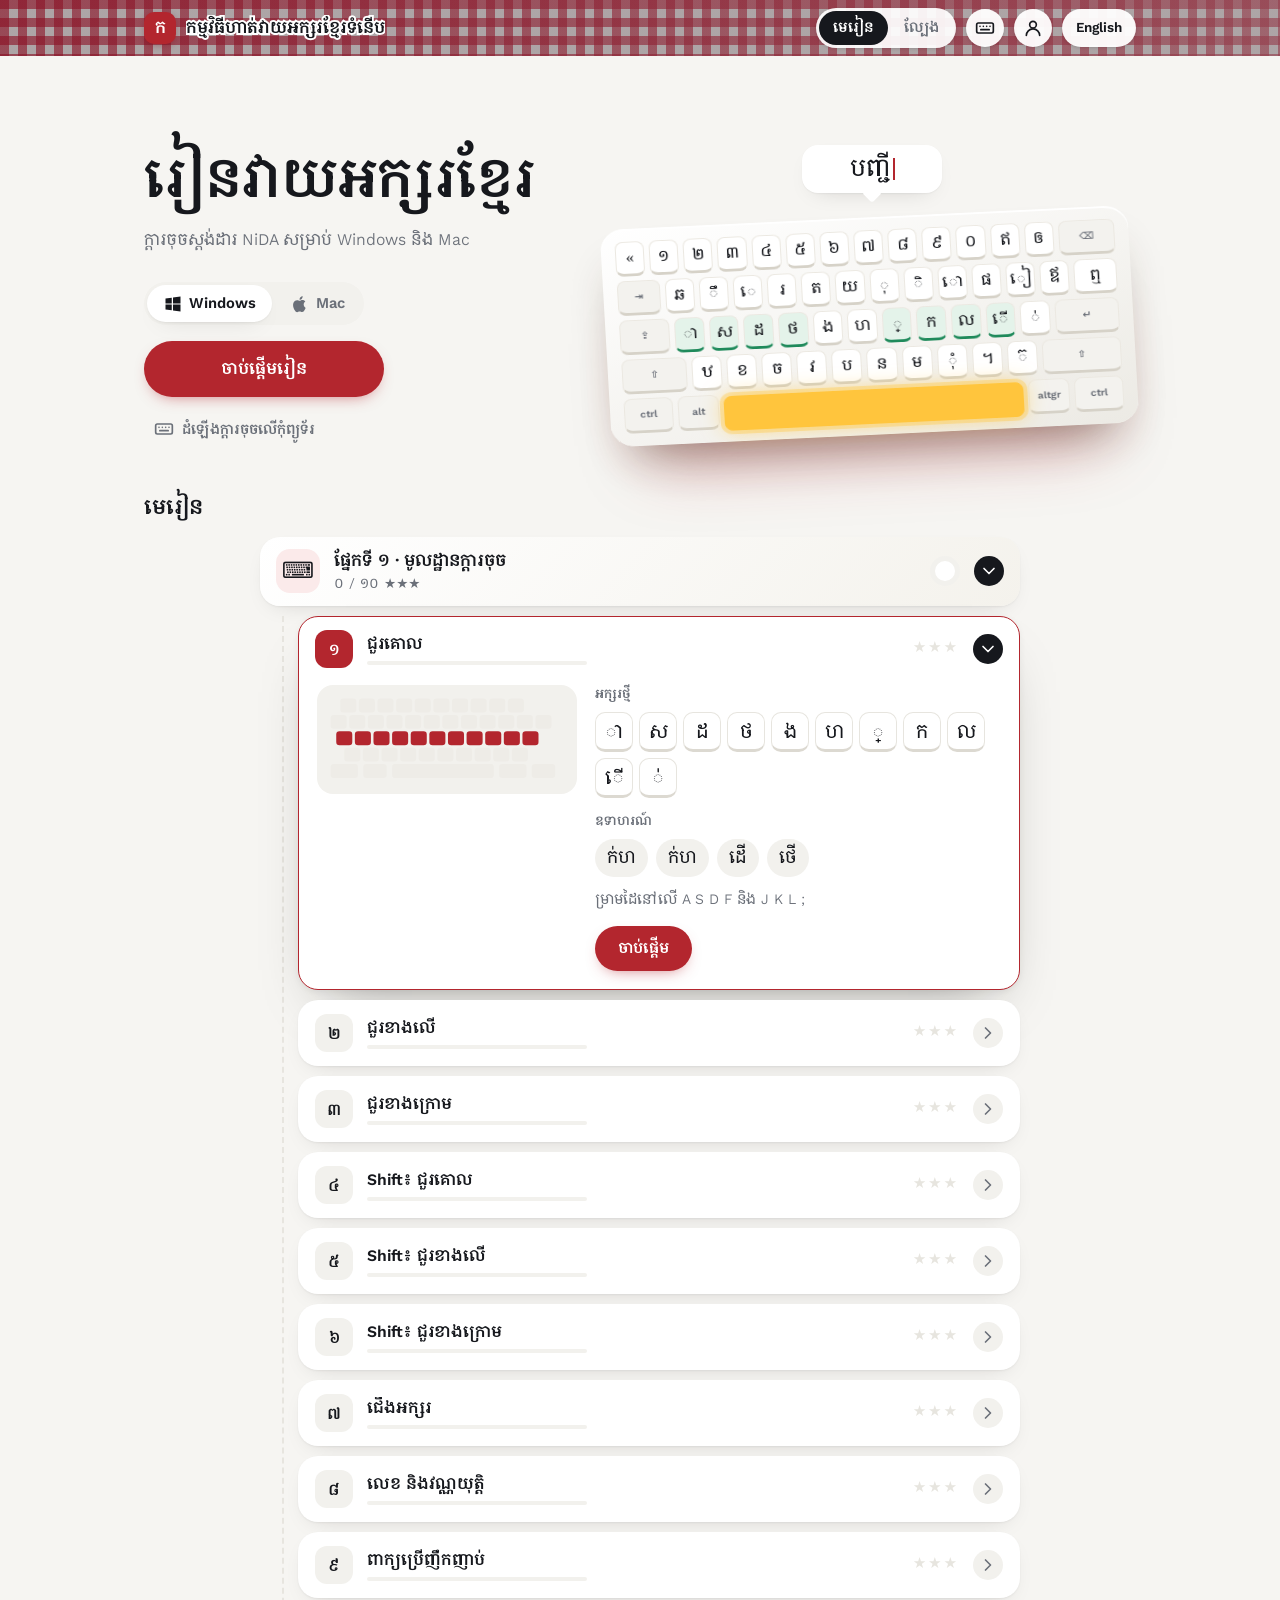
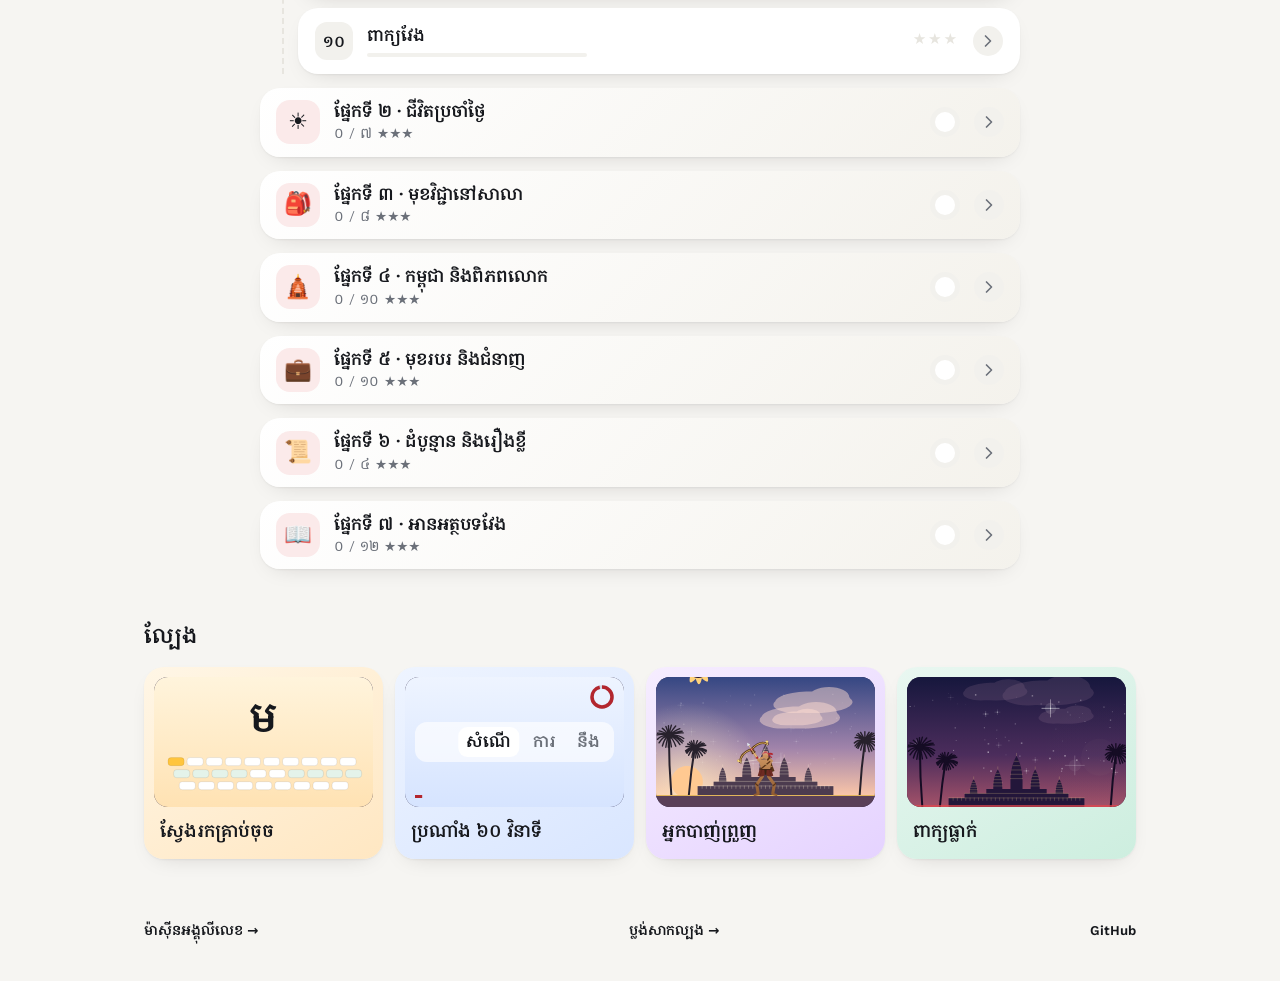
==== commit 18d0a724: "A Telegram launch on the tutor home goes to the typewriter Telegram opens a Mini App at the bot's UR" ====
--- a/docs/index.html
+++ b/docs/index.html
@@ -2,6 +2,9 @@
 <html lang="km">
 <head>
 <meta charset="utf-8">
+<script>/* Telegram opens a Mini App at the bot's URL with #tgWebAppData=... in the address. The Mini App is the typewriter page, so a launch that lands on the tutor home goes straight there. */
+if(/tgWebApp/.test(location.hash+location.search))location.replace("typewriter.html"+location.search+location.hash);
+</script>
 <meta name="viewport" content="width=device-width, initial-scale=1, viewport-fit=cover">
 <title>កម្មវិធីហាត់វាយអក្សរខ្មែរទំនើប</title>
 <meta name="description" content="Learn to type Khmer on the standard NiDA keyboard for Windows and Mac: short lessons and arcade games.">
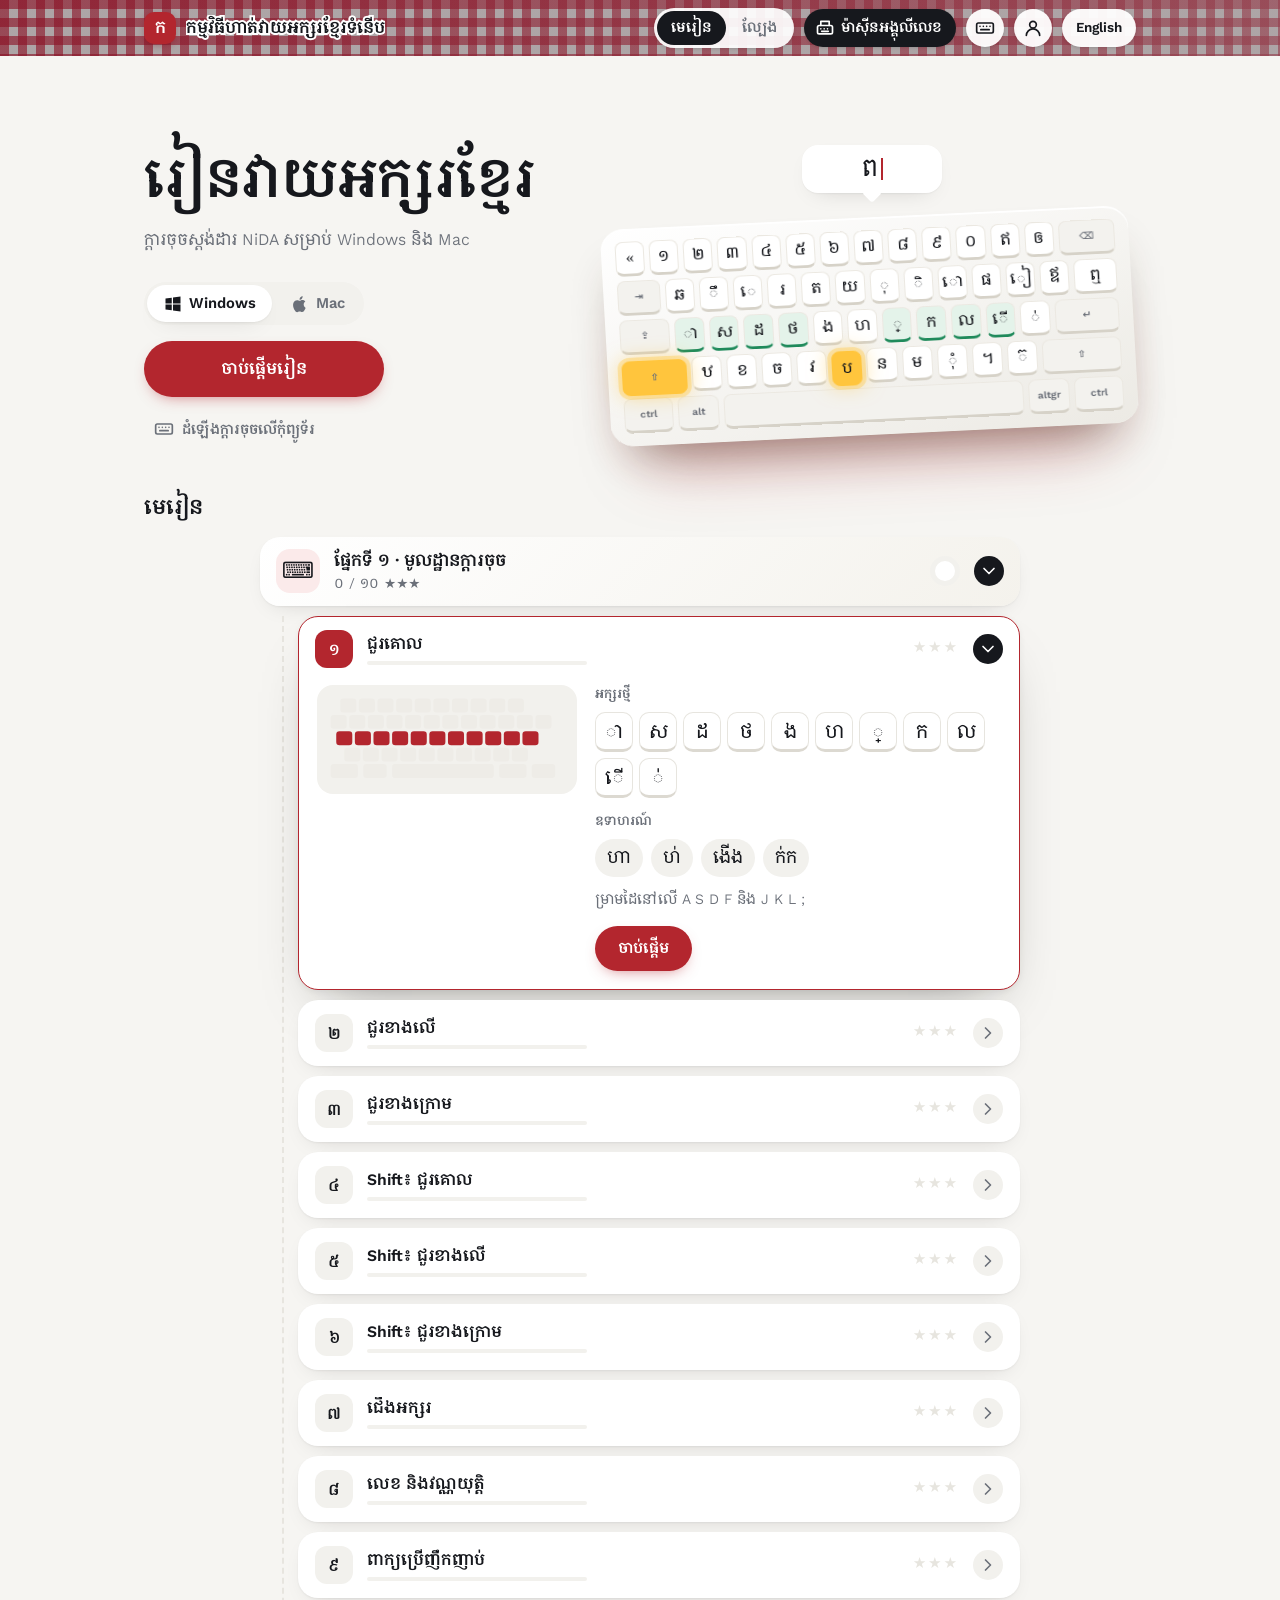
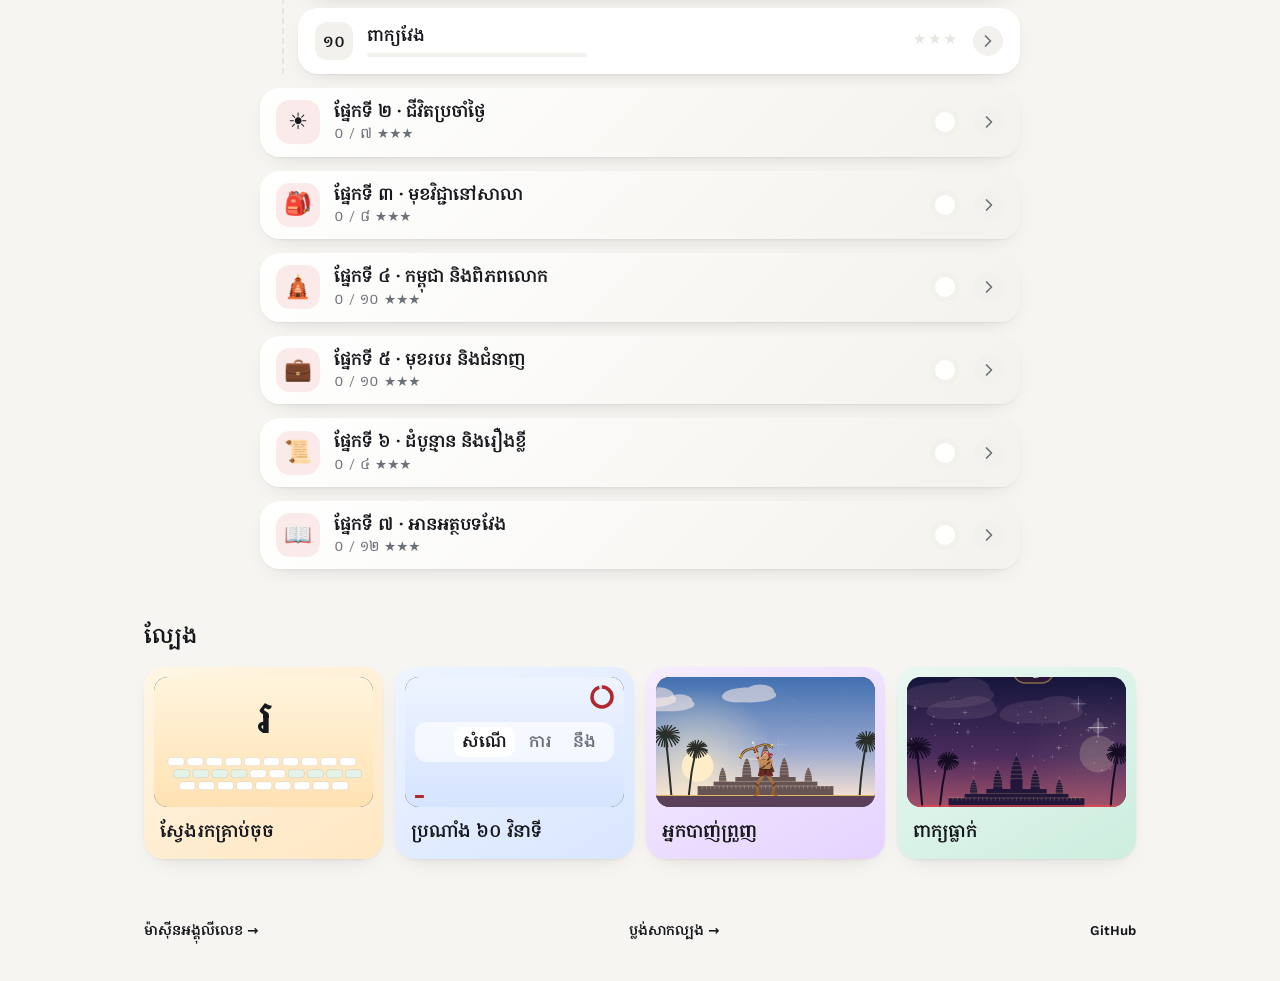
==== commit 06d22866: "Tutor: a way back to the typewriter Typewriter button in the top bar, and a Typewriter tab in the ph" ====
--- a/docs/index.html
+++ b/docs/index.html
@@ -197,6 +197,12 @@
   .kr.r0{display:none}
   #runOpts .seg{flex-wrap:wrap}
 }
+/* a way back to the typewriter: a labelled button in the top bar, and on phones a bottom toolbar */
+.twlink{display:inline-flex;align-items:center;gap:6px;height:38px;padding:0 14px 0 11px;border-radius:999px;background:var(--ink,#1f1d1a);color:#fff;
+  text-decoration:none;font-weight:600;font-size:14px;white-space:nowrap;box-shadow:0 1px 3px rgba(22,20,16,.14)}
+.twlink .i{width:20px;height:20px}
+@media (max-width:640px){.twlink{width:38px;padding:0;justify-content:center}.twlink span{display:none}
+  .tabbar a.tw{color:var(--ink)}}
 </style>
 </head>
 <body class="has-tabbar">
@@ -204,6 +210,7 @@
   <div class="wrap">
     <a class="brand" href="./"><span class="mark kh" aria-hidden="true">ក</span><b data-t="brand">កម្មវិធីហាត់វាយអក្សរខ្មែរទំនើប</b></a>
     <nav class="tabs" aria-label="Sections"><a href="#learn" class="on" data-t="navLessons">មេរៀន</a><a href="#games" data-t="navGames">ល្បែង</a></nav>
+    <a class="twlink" href="typewriter.html" aria-label="Typewriter"><svg class="i" viewBox="0 0 24 24" aria-hidden="true"><path d="M7 9V4h10v5"/><rect x="3" y="9" width="18" height="10" rx="2"/><path d="M7 13h.01M11 13h.01M15 13h.01M8 16h8"/></svg><span data-t="navTw">ម៉ាស៊ីនអង្គុលីលេខ</span></a>
     <button class="ibtn" type="button" data-sheet="setupSheet" id="setupBtn"><svg class="i" viewBox="0 0 24 24" aria-hidden="true"><rect x="2" y="6" width="20" height="12" rx="2"/><path d="M6 10h.01M10 10h.01M14 10h.01M18 10h.01M7 14h10"/></svg></button>
     <button id="langBtn" class="langbtn" type="button">English</button>
   </div>
@@ -280,6 +287,7 @@
   <a href="#learn" class="on"><svg class="i" viewBox="0 0 24 24" aria-hidden="true"><path d="M4 5a2 2 0 0 1 2-2h13v16H6a2 2 0 0 0-2 2z"/><path d="M4 19V5"/></svg><span data-t="navLessons">មេរៀន</span></a>
   <a href="#games"><svg class="i" viewBox="0 0 24 24" aria-hidden="true"><rect x="2" y="7" width="20" height="11" rx="5"/><path d="M7 11v3M5.5 12.5h3M15 12h.01M18 11h.01"/></svg><span data-t="navGames">ល្បែង</span></a>
   <button type="button" data-sheet="setupSheet"><svg class="i" viewBox="0 0 24 24" aria-hidden="true"><rect x="2" y="6" width="20" height="12" rx="2"/><path d="M6 10h.01M10 10h.01M14 10h.01M18 10h.01M7 14h10"/></svg><span data-t="navSetup">ដំឡើង</span></button>
+  <a href="typewriter.html" class="tw"><svg class="i" viewBox="0 0 24 24" aria-hidden="true"><path d="M7 9V4h10v5"/><rect x="3" y="9" width="18" height="10" rx="2"/><path d="M7 13h.01M11 13h.01M15 13h.01M8 16h8"/></svg><span data-t="navTwShort">ម៉ាស៊ីនវាយ</span></a>
 </nav>
 
 <script src="nida-layouts.js"></script>
@@ -302,7 +310,7 @@
 // ---------- text (Khmer first, English second) ----------
 var TX={
  brand:["កម្មវិធីហាត់វាយអក្សរខ្មែរទំនើប","Modern Khmer Typing Tutor"],
- navLessons:["មេរៀន","Lessons"],navGames:["ល្បែង","Games"],navSetup:["ដំឡើង","Set up"],navExp:["ប្លង់សាកល្បង","Experimental layout"],
+ navLessons:["មេរៀន","Lessons"],navTw:["ម៉ាស៊ីនអង្គុលីលេខ","Typewriter"],navTwShort:["ម៉ាស៊ីនវាយ","Typewriter"],navGames:["ល្បែង","Games"],navSetup:["ដំឡើង","Set up"],navExp:["ប្លង់សាកល្បង","Experimental layout"],
  eyebrow:["ក្ដារចុចខ្មែរស្តង់ដារ NiDA","Standard NiDA Khmer keyboard"],
  heroTitle:["រៀនវាយអក្សរខ្មែរ","Learn to type Khmer"],
  heroSub:["ក្ដារចុចស្តង់ដារ NiDA សម្រាប់ Windows និង Mac","The standard NiDA keyboard, for Windows and Mac"],
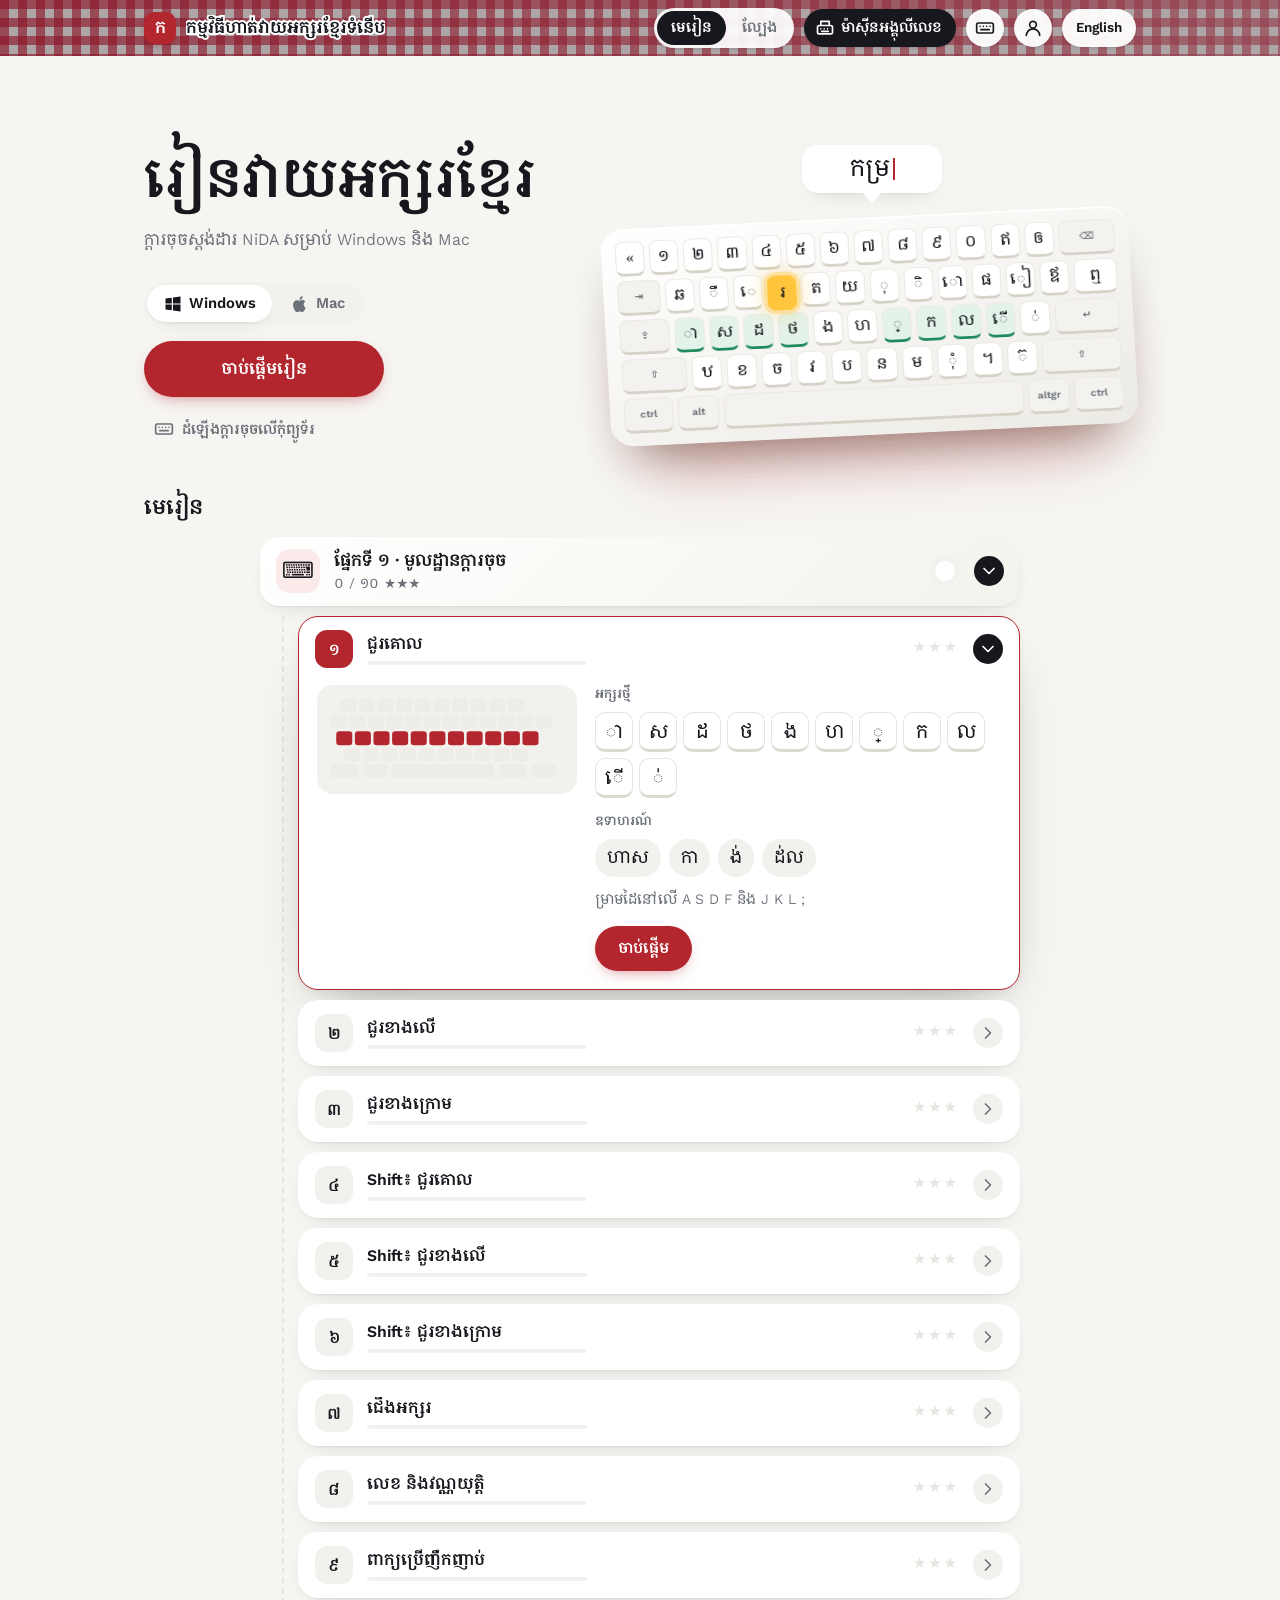
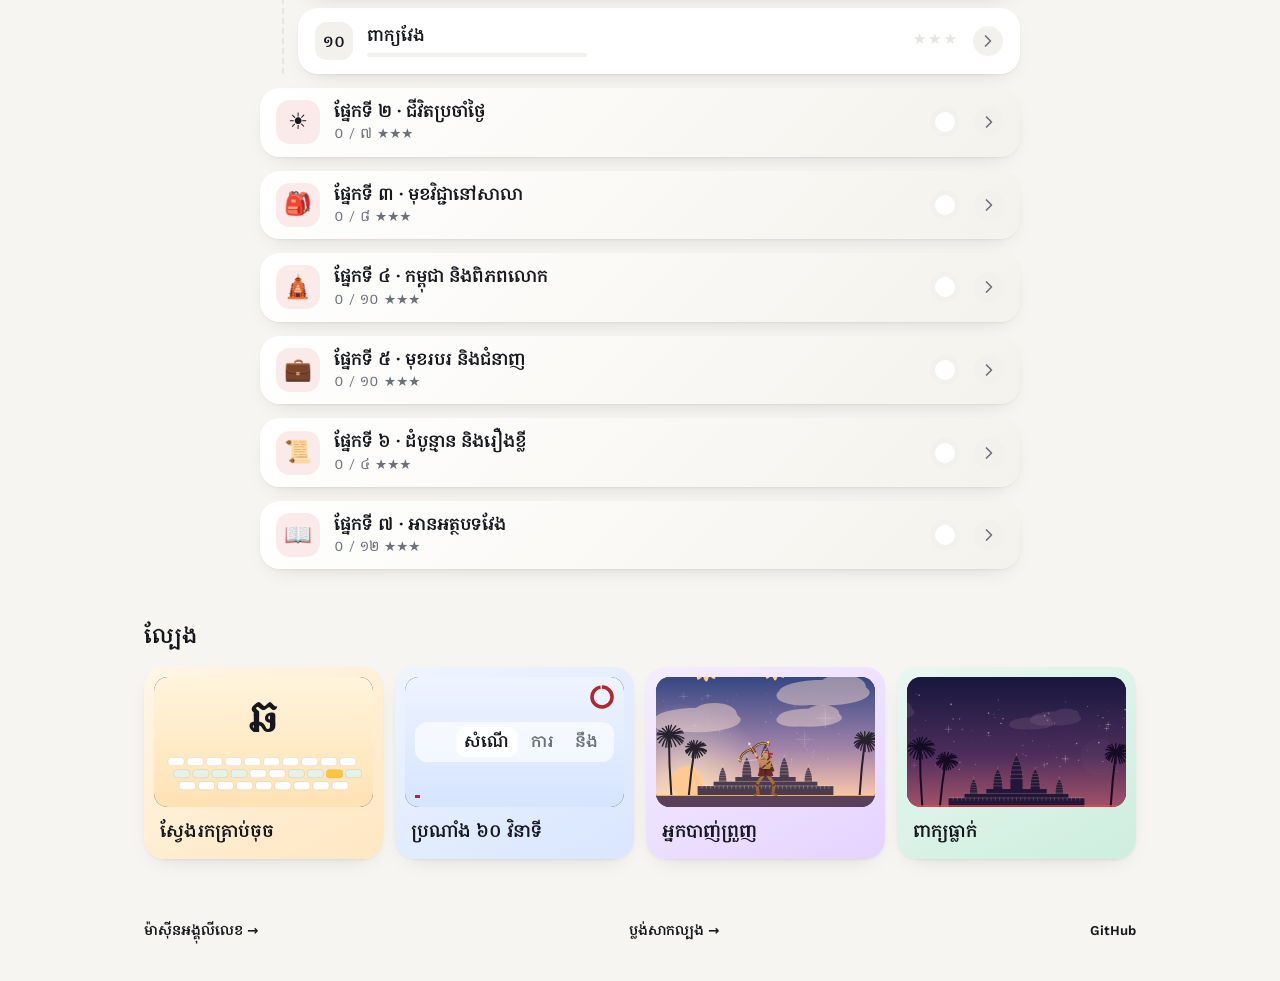
==== commit bc3df1bc: "Typewriter: Tutor in the tool strip; Telegram back button across pages - Tool strip: a Tutor button " ====
--- a/docs/index.html
+++ b/docs/index.html
@@ -4,6 +4,13 @@
 <meta charset="utf-8">
 <script>/* Telegram opens a Mini App at the bot's URL with #tgWebAppData=... in the address. The Mini App is the typewriter page, so a launch that lands on the tutor home goes straight there. */
 if(/tgWebApp/.test(location.hash+location.search))location.replace("typewriter.html"+location.search+location.hash);
+/* opened from the typewriter inside the Telegram Mini App: Telegram's back button returns to the typewriter */
+try{if(sessionStorage.getItem("twTg")==="1")document.addEventListener("DOMContentLoaded",function(){
+  var sc=document.createElement("script");sc.src="https://telegram.org/js/telegram-web-app.js";
+  sc.onload=function(){var tg=window.Telegram&&Telegram.WebApp;if(!tg)return;tg.ready();tg.expand();
+    if(tg.isVersionAtLeast&&tg.isVersionAtLeast("6.1")){tg.BackButton.show();tg.BackButton.onClick(function(){
+      var b=document.getElementById("backBtn");if(document.body.classList.contains("playing")&&b){b.click();return}location.href="typewriter.html"})}};
+  document.head.appendChild(sc)})}catch(e){}
 </script>
 <meta name="viewport" content="width=device-width, initial-scale=1, viewport-fit=cover">
 <title>កម្មវិធីហាត់វាយអក្សរខ្មែរទំនើប</title>
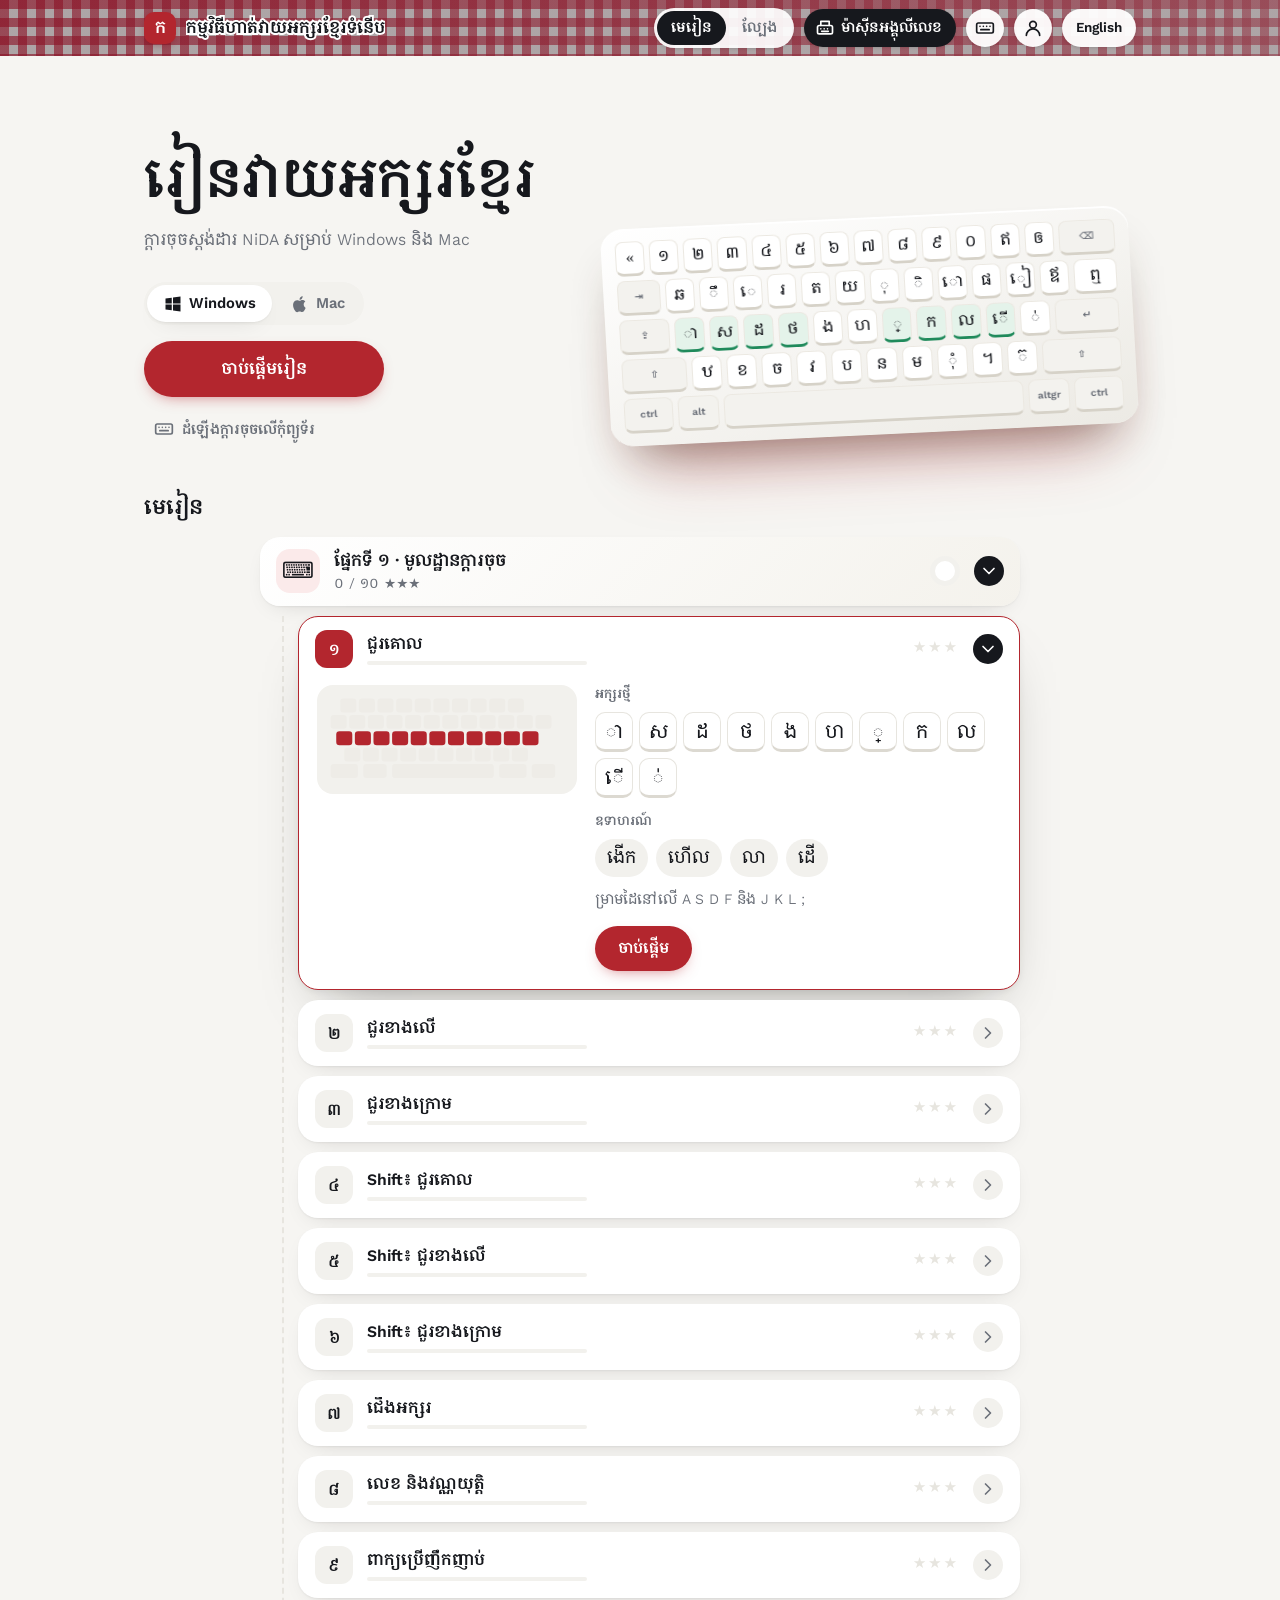
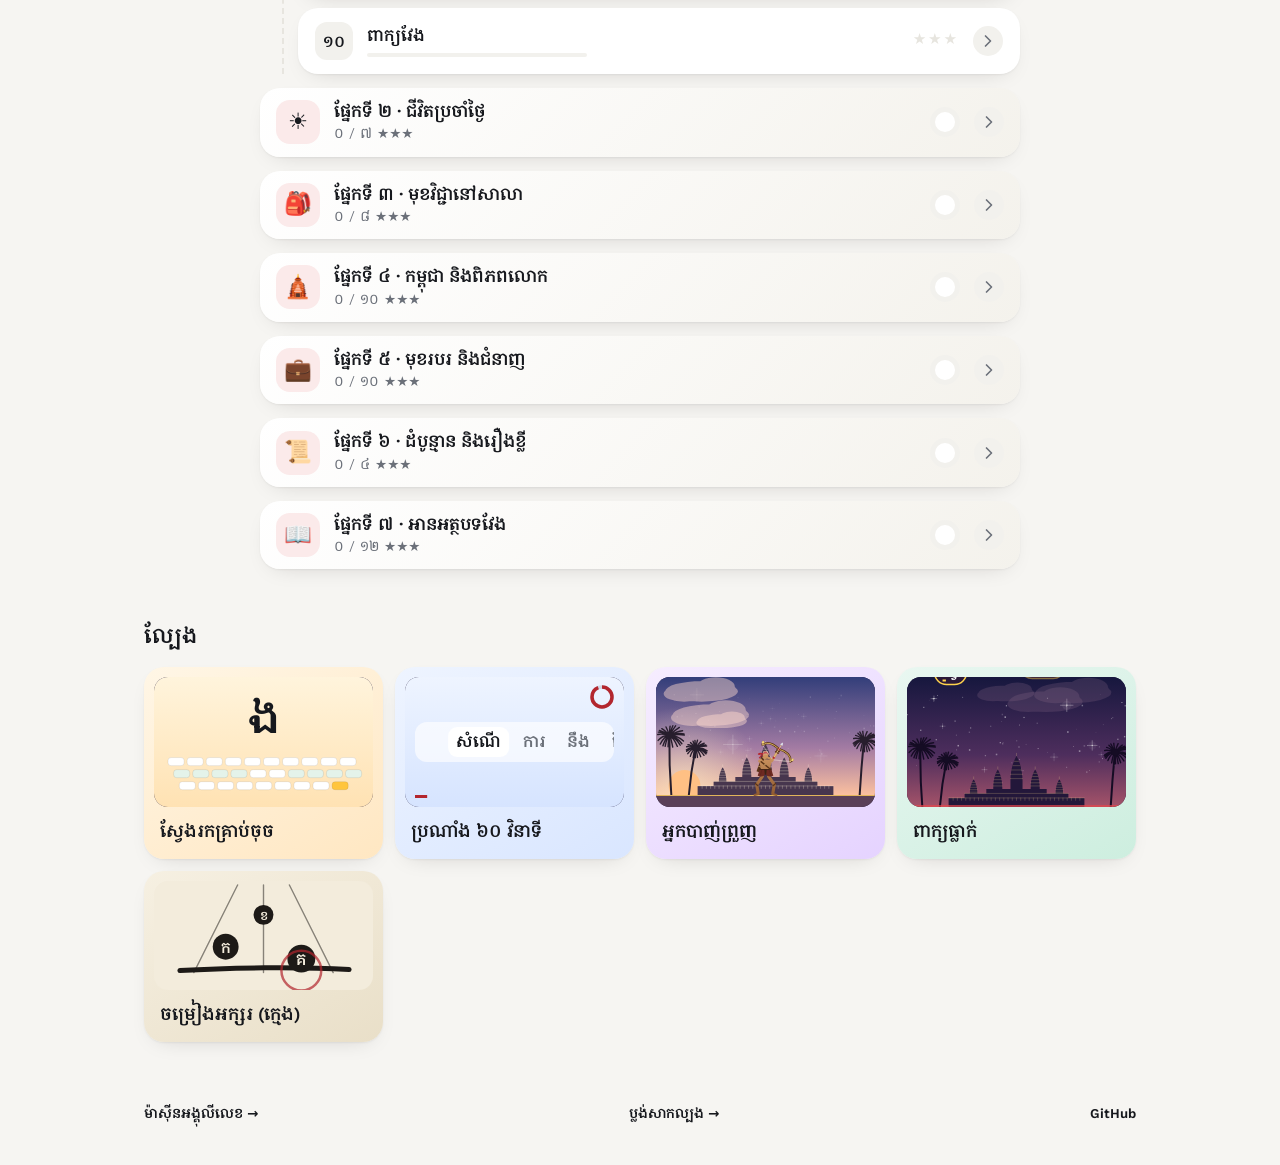
==== commit 64488542: "Add Letter Song: an ink-drawn rhythm typing game for young kids on phones docs/kids.html: letters fa" ====
--- a/docs/index.html
+++ b/docs/index.html
@@ -105,6 +105,7 @@
 .gcard[data-g=sprint]{background:linear-gradient(150deg,#eef4ff,#d9e6ff)}
 .gcard[data-g=archer]{background:linear-gradient(150deg,#f6edff,#e5d3ff)}
 .gcard[data-g=rain]{background:linear-gradient(150deg,#e9f7f1,#cdeedf)}
+.gcard[data-g=kids]{background:linear-gradient(150deg,#f6f0e2,#e9dfc8);color:inherit;text-decoration:none}
 /* ---- play (focus mode) ---- */
 body.playing .hero,body.playing #learn,body.playing #games,body.playing footer{display:none}
 #play{padding-block:18px 28px}
@@ -599,11 +600,14 @@
   var gg=$("gameGrid");
   GAMES.forEach(function(gm){
     var b=gg.querySelector('[data-g="'+gm.id+'"]');
+    if(!b&&gm.href){ // a game on its own page: a link card with an ink drawing instead of a live preview
+      b=document.createElement("a");b.className="lcard gcard";b.href=gm.href;b.dataset.g=gm.id;
+      b.innerHTML=KIDS_ART+'<h3></h3><span class="pill"></span>';gg.appendChild(b)}
     if(!b){b=document.createElement("button");b.className="lcard gcard";b.type="button";b.dataset.g=gm.id;
       b.innerHTML='<canvas class="gprev"></canvas><h3></h3><span class="pill"></span>';
       b.onclick=function(){open({type:gm.id})};gg.appendChild(b);
       if(window.Vis)Vis.preview(b.children[0],gm.id)}
-    var best=store("nida_"+plat+"_g_"+gm.id);
+    var best=gm.href?kidsStars():store("nida_"+plat+"_g_"+gm.id);
     b.children[1].textContent=gm.t[lang==="km"?0:1];b.children[2].textContent=best?"★ "+best:"";b.children[2].hidden=!best;
     b.title=gm.d[lang==="km"?0:1];
   });
@@ -612,8 +616,12 @@
  {id:"hunt",icon:"ក?",t:["ស្វែងរកគ្រាប់ចុច","Key Hunt"],d:["អក្សរលេចឡើង រកគ្រាប់ចុចឱ្យបានលឿន ក្នុង ៦០ វិនាទី។ អាចលាក់អក្សរលើគ្រាប់ចុច ដើម្បីហាត់ចងចាំ។","A letter appears; find its key fast. 60 seconds. Hide the key labels to train your memory."]},
  {id:"sprint",icon:"⏱",t:["ប្រណាំង ៦០ វិនាទី","60-second Sprint"],d:["វាយពាក្យឱ្យបានច្រើនបំផុត ក្នុងមួយនាទី។","Type as many words as you can in one minute."]},
  {id:"archer",icon:"🏹",t:["អ្នកបាញ់ព្រួញ","Archer"],d:["បាញ់អក្សរដែលធ្លាក់ មុនវាផ្ទុះលើអ្នកបាញ់។ ជាប់ៗ និងព្យាបាល។","Shoot the falling letters before they explode on the archer. Combos and healing."]},
- {id:"rain",icon:"☔",t:["ពាក្យធ្លាក់","Word Rain"],d:["វាយពាក្យដែលធ្លាក់ មុនវាដល់ដី។ មានជីវិត ៣។","Type falling words before they land. Three lives."]}
+ {id:"rain",icon:"☔",t:["ពាក្យធ្លាក់","Word Rain"],d:["វាយពាក្យដែលធ្លាក់ មុនវាដល់ដី។ មានជីវិត ៣។","Type falling words before they land. Three lives."]},
+ {id:"kids",href:"kids.html",t:["ចម្រៀងអក្សរ (ក្មេង)","Letter Song (kids)"],d:["សម្រាប់ក្មេងតូច៖ វាយអក្សរដែលធ្លាក់ តាមចង្វាក់ភ្លេង លើក្ដារចុចទូរស័ព្ទ។","For young kids: type the falling letters to the music on a phone keyboard."]}
 ];
+// the Letter Song card: three ink lanes with letters falling onto a brush line
+var KIDS_ART='<svg class="gprev" viewBox="0 0 220 110" aria-hidden="true" style="width:100%;height:auto;display:block;background:#f3ecdc"><g fill="none" stroke="#1d1a17" stroke-linecap="round"><path d="M84 4L40 92M110 4v88M136 4l44 88" stroke-width="1.4" opacity=".5"/><path d="M26 90c50-3 120-4 170-1" stroke-width="5"/></g><g fill="#1d1a17"><circle cx="72" cy="66" r="13"/><circle cx="110" cy="34" r="10"/><circle cx="148" cy="78" r="14"/></g><g fill="#f3ecdc" font-family="Noto Serif Khmer,serif" font-weight="600" text-anchor="middle"><text x="72" y="72" font-size="15">ក</text><text x="110" y="39" font-size="12">ខ</text><text x="148" y="84" font-size="16">គ</text></g><circle cx="148" cy="90" r="20" fill="none" stroke="#b3262e" stroke-width="2.5" opacity=".7"/></svg>';
+function kidsStars(){var n=0;for(var i=1;i<=10;i++)n+=+store("kids_"+i)||0;return n?n+" / 30":""}
 
 // ---------- run area ----------
 var active=null;
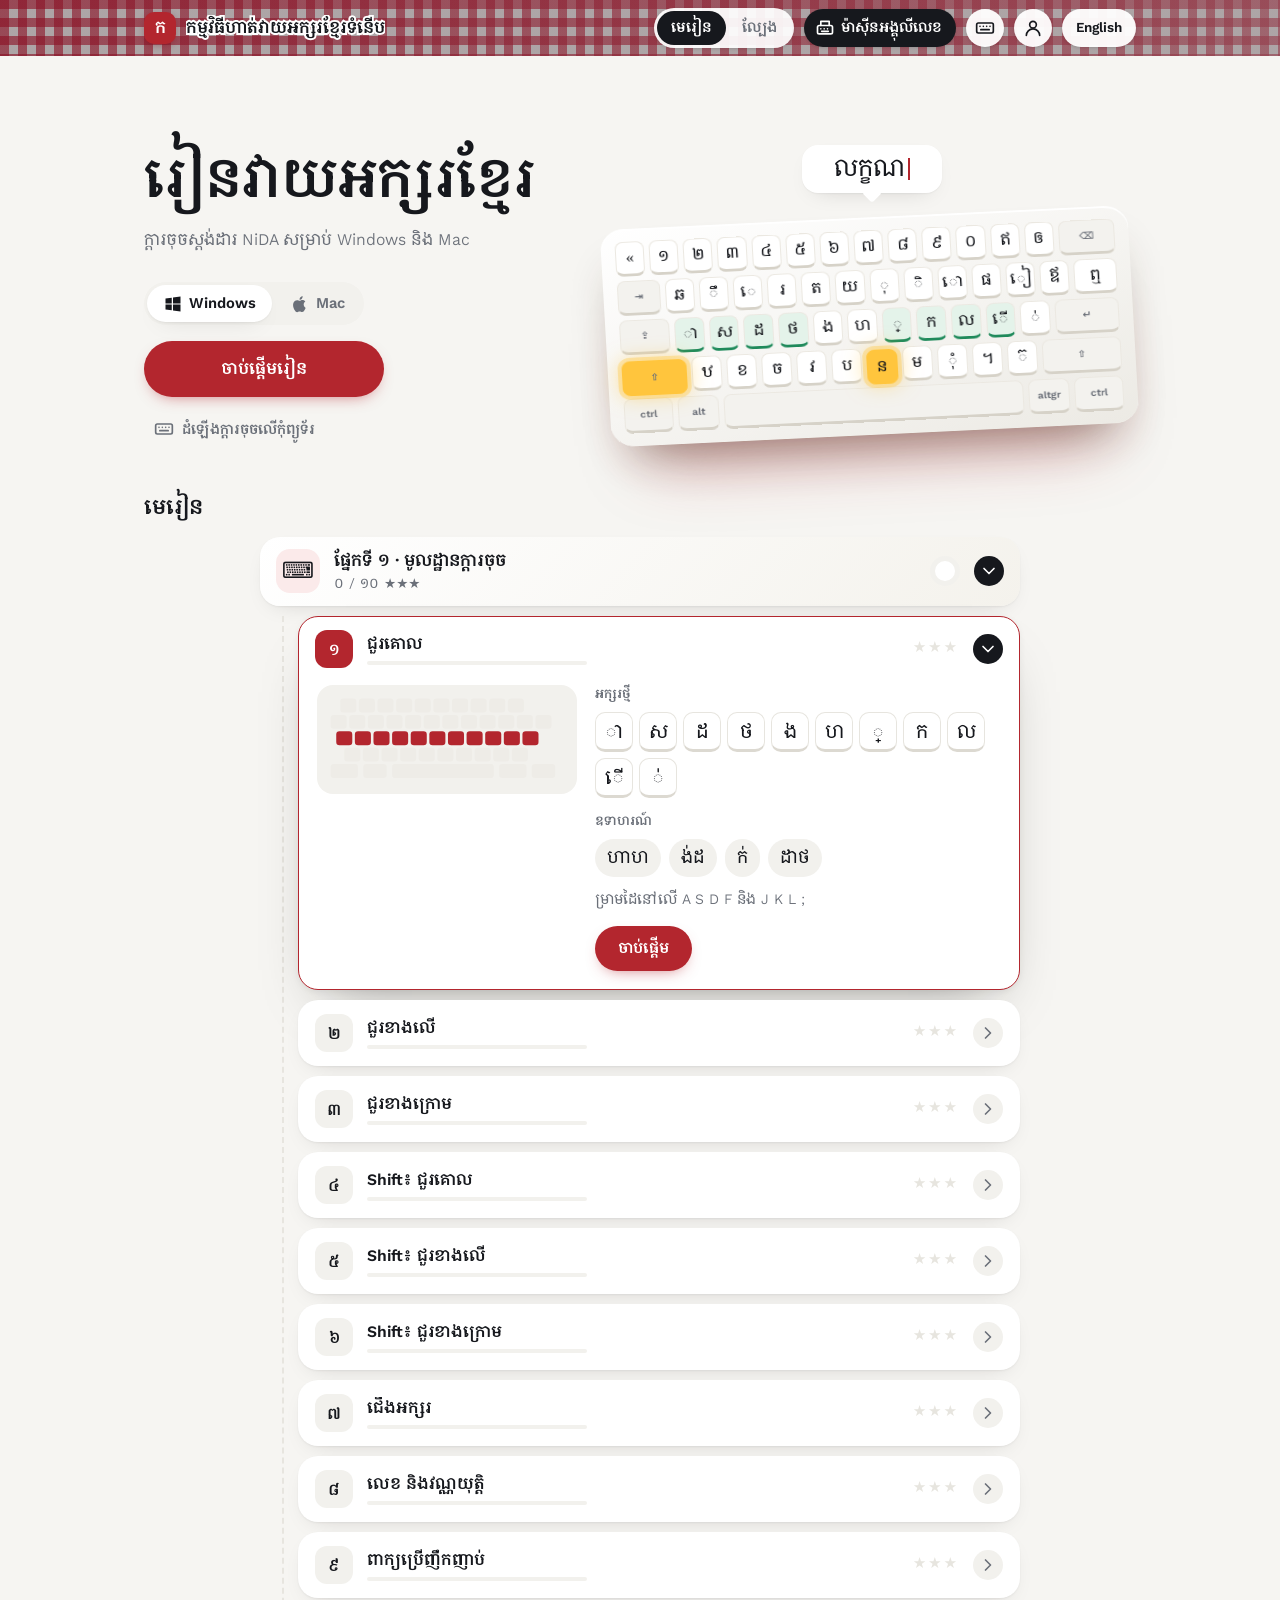
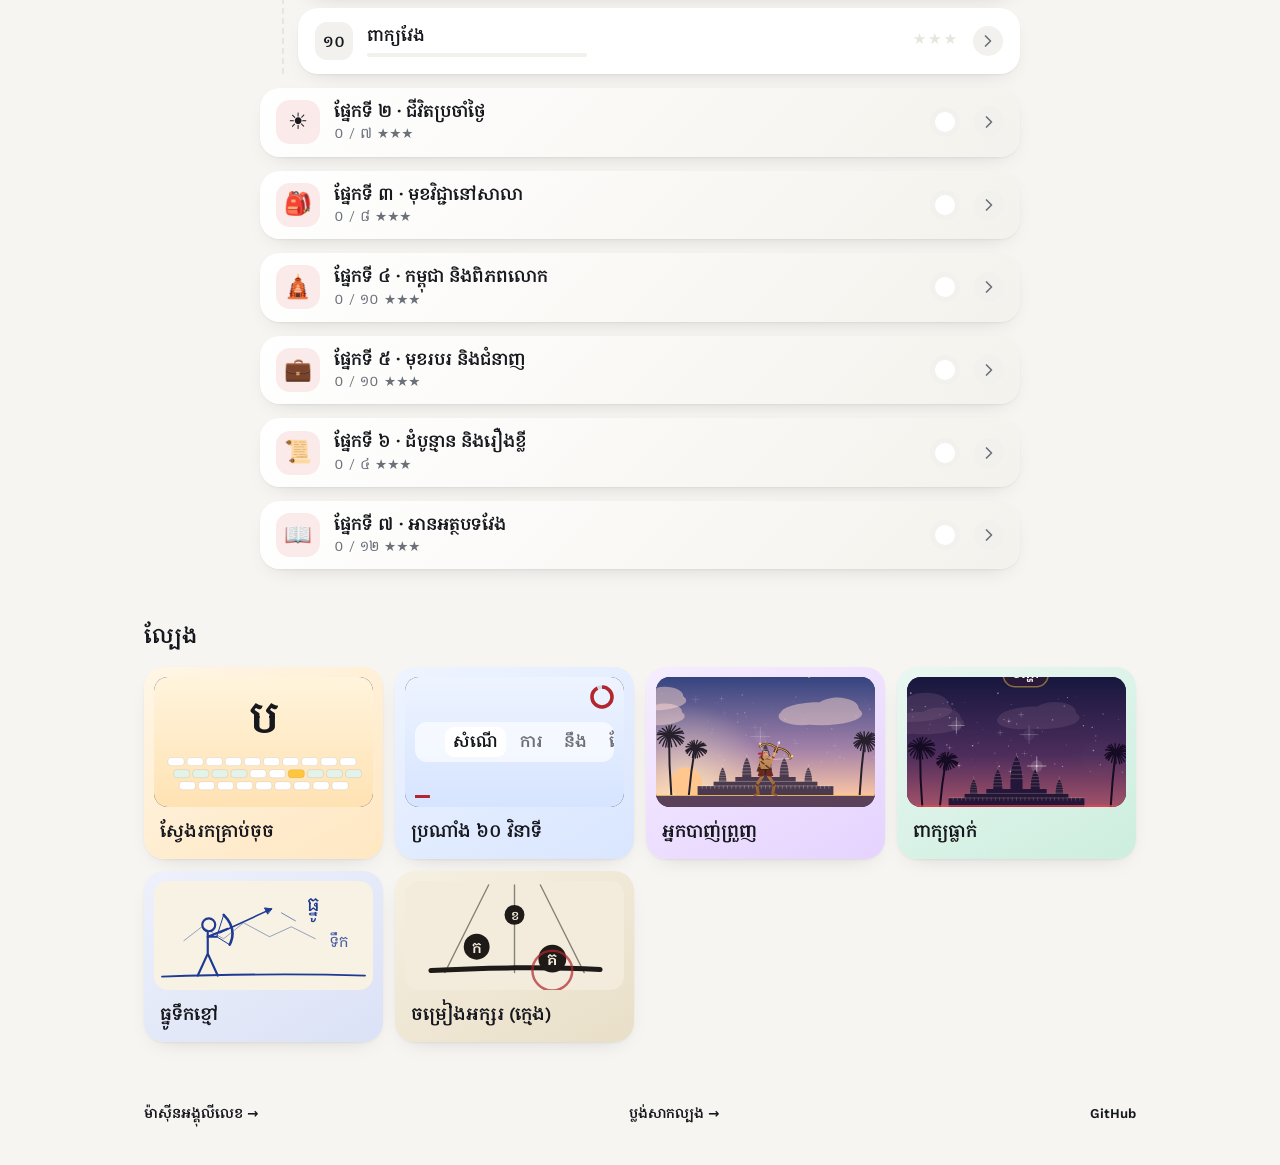
==== commit f4e36d24: "Add InkBow to the home page games; rename Ink Archer to InkBow The home page's Games section gets an" ====
--- a/docs/index.html
+++ b/docs/index.html
@@ -105,6 +105,7 @@
 .gcard[data-g=sprint]{background:linear-gradient(150deg,#eef4ff,#d9e6ff)}
 .gcard[data-g=archer]{background:linear-gradient(150deg,#f6edff,#e5d3ff)}
 .gcard[data-g=rain]{background:linear-gradient(150deg,#e9f7f1,#cdeedf)}
+.gcard[data-g=inkarcher]{background:linear-gradient(150deg,#eef1fb,#dbe2f6);color:inherit;text-decoration:none}
 .gcard[data-g=kids]{background:linear-gradient(150deg,#f6f0e2,#e9dfc8);color:inherit;text-decoration:none}
 /* ---- play (focus mode) ---- */
 body.playing .hero,body.playing #learn,body.playing #games,body.playing footer{display:none}
@@ -602,12 +603,12 @@
     var b=gg.querySelector('[data-g="'+gm.id+'"]');
     if(!b&&gm.href){ // a game on its own page: a link card with an ink drawing instead of a live preview
       b=document.createElement("a");b.className="lcard gcard";b.href=gm.href;b.dataset.g=gm.id;
-      b.innerHTML=KIDS_ART+'<h3></h3><span class="pill"></span>';gg.appendChild(b)}
+      b.innerHTML=gm.art+'<h3></h3><span class="pill"></span>';gg.appendChild(b)}
     if(!b){b=document.createElement("button");b.className="lcard gcard";b.type="button";b.dataset.g=gm.id;
       b.innerHTML='<canvas class="gprev"></canvas><h3></h3><span class="pill"></span>';
       b.onclick=function(){open({type:gm.id})};gg.appendChild(b);
       if(window.Vis)Vis.preview(b.children[0],gm.id)}
-    var best=gm.href?kidsStars():store("nida_"+plat+"_g_"+gm.id);
+    var best=gm.best?gm.best():store("nida_"+plat+"_g_"+gm.id);
     b.children[1].textContent=gm.t[lang==="km"?0:1];b.children[2].textContent=best?"★ "+best:"";b.children[2].hidden=!best;
     b.title=gm.d[lang==="km"?0:1];
   });
@@ -617,10 +618,15 @@
  {id:"sprint",icon:"⏱",t:["ប្រណាំង ៦០ វិនាទី","60-second Sprint"],d:["វាយពាក្យឱ្យបានច្រើនបំផុត ក្នុងមួយនាទី។","Type as many words as you can in one minute."]},
  {id:"archer",icon:"🏹",t:["អ្នកបាញ់ព្រួញ","Archer"],d:["បាញ់អក្សរដែលធ្លាក់ មុនវាផ្ទុះលើអ្នកបាញ់។ ជាប់ៗ និងព្យាបាល។","Shoot the falling letters before they explode on the archer. Combos and healing."]},
  {id:"rain",icon:"☔",t:["ពាក្យធ្លាក់","Word Rain"],d:["វាយពាក្យដែលធ្លាក់ មុនវាដល់ដី។ មានជីវិត ៣។","Type falling words before they land. Three lives."]},
+ {id:"inkarcher",href:"typewriter.html#archer",t:["ធ្នូទឹកខ្មៅ","InkBow"],d:["តួអង្គគូរដោយប៊ិច បាញ់ពាក្យដែលធ្លាក់ ពេលអ្នកវាយវា។ មានមេរៀន និងរបៀបលេងសម្រាប់ក្មេង។","A ballpoint stick-figure archer shoots the raining words as you type them. Lessons and kids' modes too."]},
  {id:"kids",href:"kids.html",t:["ចម្រៀងអក្សរ (ក្មេង)","Letter Song (kids)"],d:["សម្រាប់ក្មេងតូច៖ វាយអក្សរដែលធ្លាក់ តាមចង្វាក់ភ្លេង លើក្ដារចុចទូរស័ព្ទ។","For young kids: type the falling letters to the music on a phone keyboard."]}
 ];
 // the Letter Song card: three ink lanes with letters falling onto a brush line
 var KIDS_ART='<svg class="gprev" viewBox="0 0 220 110" aria-hidden="true" style="width:100%;height:auto;display:block;background:#f3ecdc"><g fill="none" stroke="#1d1a17" stroke-linecap="round"><path d="M84 4L40 92M110 4v88M136 4l44 88" stroke-width="1.4" opacity=".5"/><path d="M26 90c50-3 120-4 170-1" stroke-width="5"/></g><g fill="#1d1a17"><circle cx="72" cy="66" r="13"/><circle cx="110" cy="34" r="10"/><circle cx="148" cy="78" r="14"/></g><g fill="#f3ecdc" font-family="Noto Serif Khmer,serif" font-weight="600" text-anchor="middle"><text x="72" y="72" font-size="15">ក</text><text x="110" y="39" font-size="12">ខ</text><text x="148" y="84" font-size="16">គ</text></g><circle cx="148" cy="90" r="20" fill="none" stroke="#b3262e" stroke-width="2.5" opacity=".7"/></svg>';
+// the InkBow card: the Typewriter's stick-figure archer in blue ballpoint, drawing its bow at a falling word
+var ARCHER_ART='<svg class="gprev" viewBox="0 0 220 110" aria-hidden="true" style="width:100%;height:auto;display:block;background:#f7f2e3"><g fill="none" stroke="#1f3a93" stroke-linecap="round" stroke-linejoin="round"><path d="M8 96c60-2 140-3 204-1" stroke-width="1.8"/><path d="M30 60l18-14 22 12 20-16 26 14 22-10 24 12" stroke-width="1" opacity=".45"/><g stroke-width="2.2"><path d="M44 95l10-22 10 22M54 73V52"/><circle cx="55" cy="44" r="6.5"/><path d="M54 56l20-8M54 56l9 0"/><path d="M70 34q14 14 6 30" stroke-width="2.6"/><path d="M70 34L63 56 76 64" stroke-width="1"/></g><path d="M66 52l52-24" stroke-width="1.6"/><path d="M118 28l-7-1 3 6z" fill="#1f3a93"/><path d="M128 32l14 8" stroke-width="1" opacity=".6"/></g><g fill="#1f3a93" font-family="Noto Serif Khmer,serif" text-anchor="middle"><text x="160" y="30" font-size="19">ធ្នូ</text><text x="186" y="66" font-size="15" opacity=".8">ទឹក</text></g></svg>';
+function archerBest(){try{var S=JSON.parse(localStorage.getItem("lamplight.v1")||"{}"),b=S.gbest||{},n=Math.max(b.km||0,b.en||0);return n?String(n):""}catch(e){return ""}}
+GAMES.forEach(function(gm){if(gm.id==="inkarcher"){gm.art=ARCHER_ART;gm.best=archerBest}if(gm.id==="kids"){gm.art=KIDS_ART;gm.best=kidsStars}});
 function kidsStars(){var n=0;for(var i=1;i<=10;i++)n+=+store("kids_"+i)||0;return n?n+" / 30":""}
 
 // ---------- run area ----------
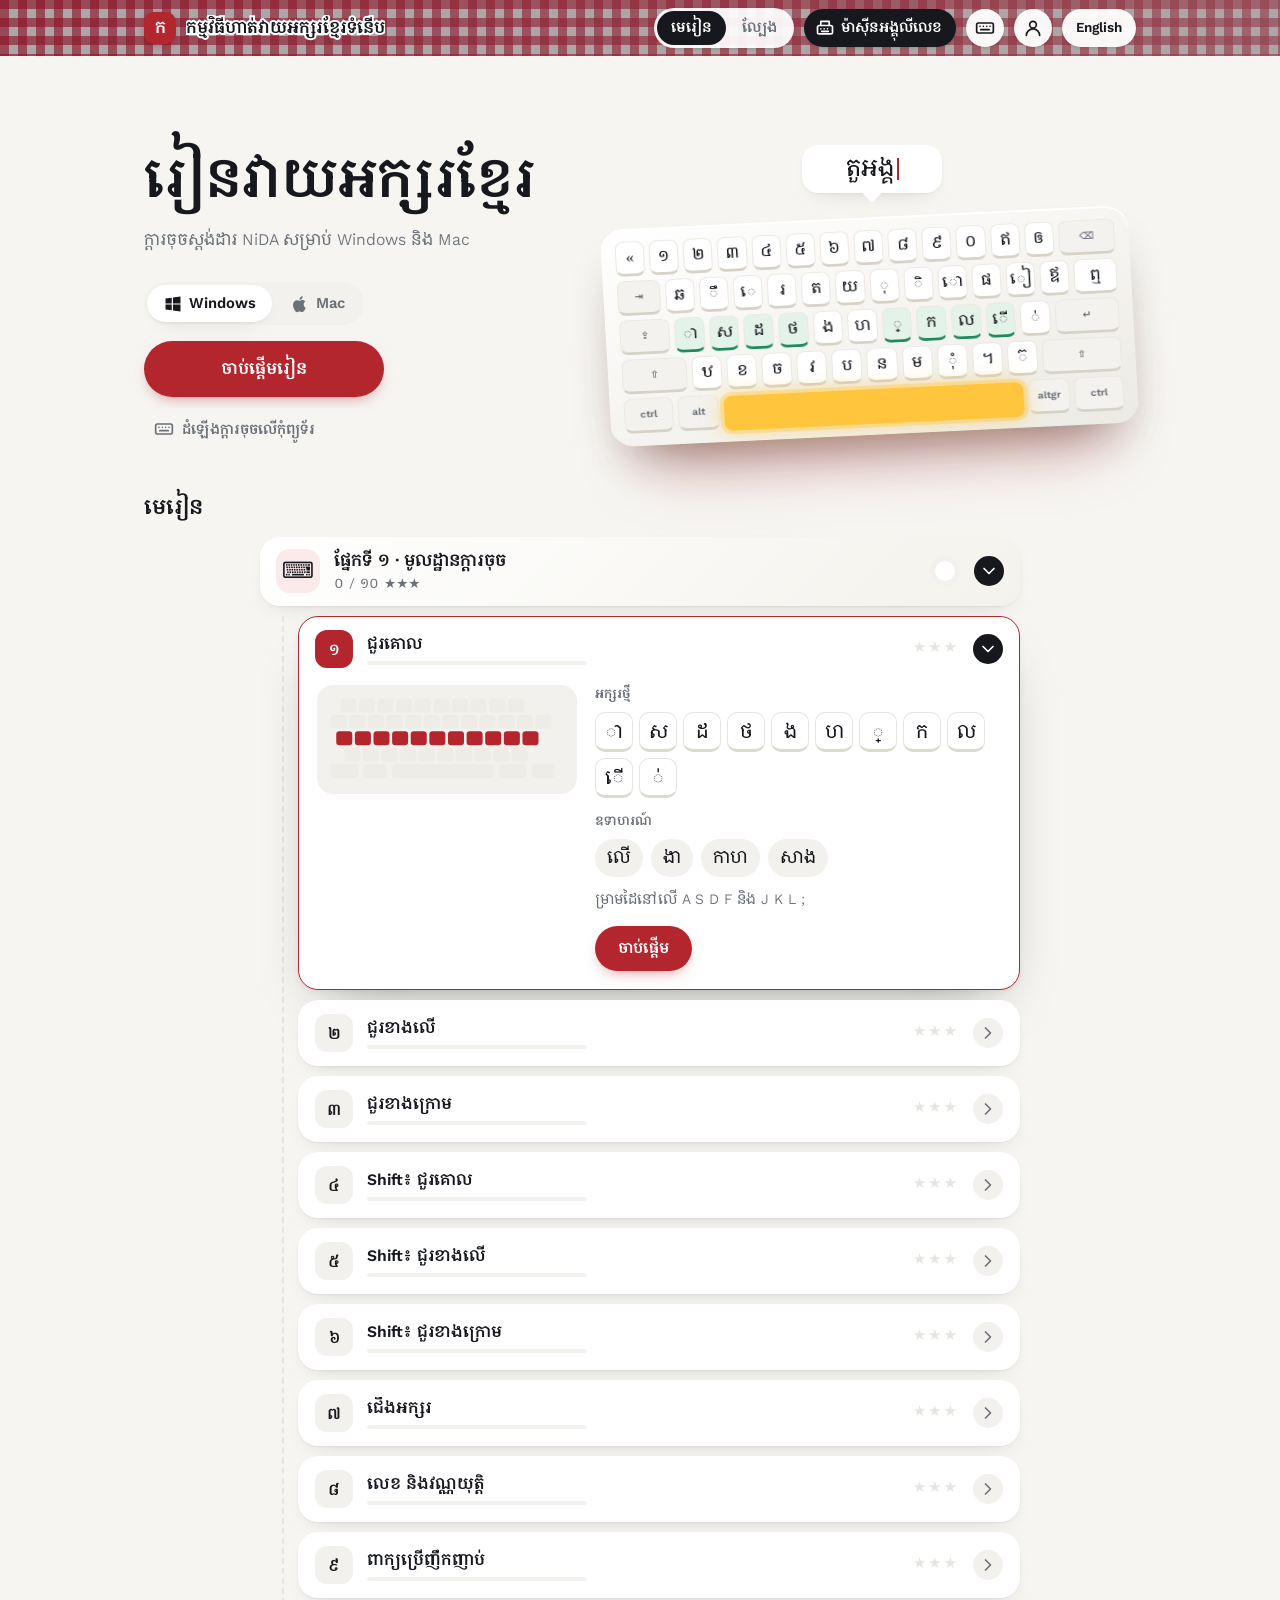
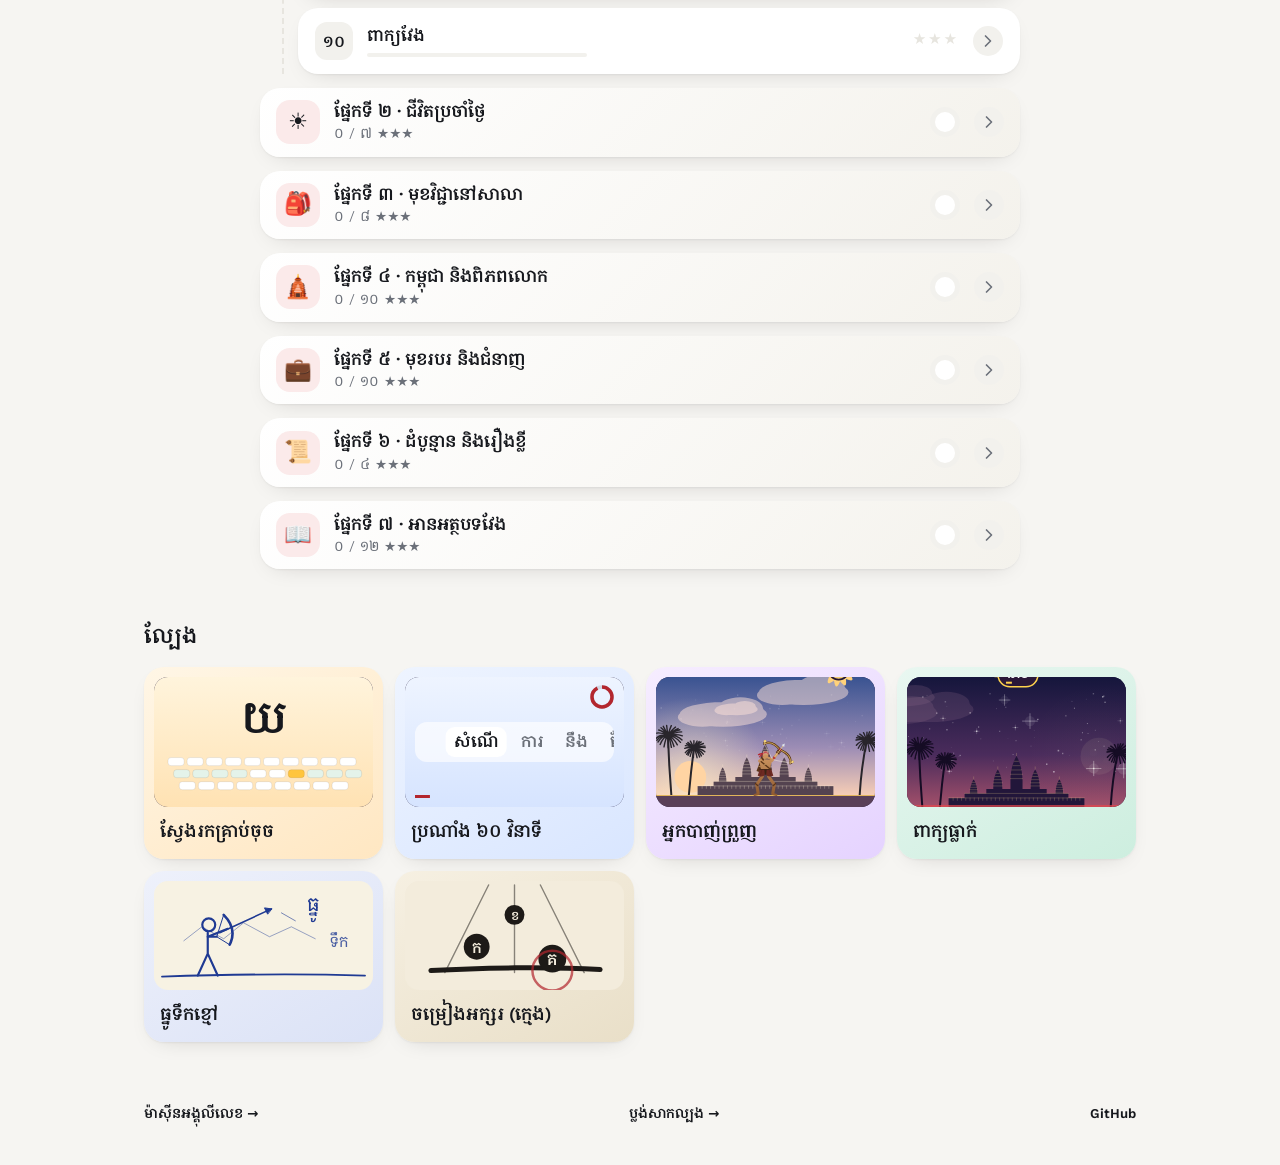
==== commit 5ee7dba8: "Move InkBow and Letter Song to their own site (typingames.bykhmer.com) The games now live in Ratha-S" ====
--- a/docs/index.html
+++ b/docs/index.html
@@ -608,7 +608,7 @@
       b.innerHTML='<canvas class="gprev"></canvas><h3></h3><span class="pill"></span>';
       b.onclick=function(){open({type:gm.id})};gg.appendChild(b);
       if(window.Vis)Vis.preview(b.children[0],gm.id)}
-    var best=gm.best?gm.best():store("nida_"+plat+"_g_"+gm.id);
+    var best=gm.href?"":store("nida_"+plat+"_g_"+gm.id);
     b.children[1].textContent=gm.t[lang==="km"?0:1];b.children[2].textContent=best?"★ "+best:"";b.children[2].hidden=!best;
     b.title=gm.d[lang==="km"?0:1];
   });
@@ -618,16 +618,15 @@
  {id:"sprint",icon:"⏱",t:["ប្រណាំង ៦០ វិនាទី","60-second Sprint"],d:["វាយពាក្យឱ្យបានច្រើនបំផុត ក្នុងមួយនាទី។","Type as many words as you can in one minute."]},
  {id:"archer",icon:"🏹",t:["អ្នកបាញ់ព្រួញ","Archer"],d:["បាញ់អក្សរដែលធ្លាក់ មុនវាផ្ទុះលើអ្នកបាញ់។ ជាប់ៗ និងព្យាបាល។","Shoot the falling letters before they explode on the archer. Combos and healing."]},
  {id:"rain",icon:"☔",t:["ពាក្យធ្លាក់","Word Rain"],d:["វាយពាក្យដែលធ្លាក់ មុនវាដល់ដី។ មានជីវិត ៣។","Type falling words before they land. Three lives."]},
- {id:"inkarcher",href:"typewriter.html#archer",t:["ធ្នូទឹកខ្មៅ","InkBow"],d:["តួអង្គគូរដោយប៊ិច បាញ់ពាក្យដែលធ្លាក់ ពេលអ្នកវាយវា។ មានមេរៀន និងរបៀបលេងសម្រាប់ក្មេង។","A ballpoint stick-figure archer shoots the raining words as you type them. Lessons and kids' modes too."]},
- {id:"kids",href:"kids.html",t:["ចម្រៀងអក្សរ (ក្មេង)","Letter Song (kids)"],d:["សម្រាប់ក្មេងតូច៖ វាយអក្សរដែលធ្លាក់ តាមចង្វាក់ភ្លេង លើក្ដារចុចទូរស័ព្ទ។","For young kids: type the falling letters to the music on a phone keyboard."]}
+ {id:"inkarcher",href:"https://typingames.bykhmer.com/inkbow.html",t:["ធ្នូទឹកខ្មៅ","InkBow"],d:["តួអង្គគូរដោយប៊ិច បាញ់ពាក្យដែលធ្លាក់ ពេលអ្នកវាយវា។ មានមេរៀន និងរបៀបលេងសម្រាប់ក្មេង។","A ballpoint stick-figure archer shoots the raining words as you type them. Lessons and kids' modes too."]},
+ {id:"kids",href:"https://typingames.bykhmer.com/letter-song.html",t:["ចម្រៀងអក្សរ (ក្មេង)","Letter Song (kids)"],d:["សម្រាប់ក្មេងតូច៖ វាយអក្សរដែលធ្លាក់ តាមចង្វាក់ភ្លេង លើក្ដារចុចទូរស័ព្ទ។","For young kids: type the falling letters to the music on a phone keyboard."]}
 ];
 // the Letter Song card: three ink lanes with letters falling onto a brush line
 var KIDS_ART='<svg class="gprev" viewBox="0 0 220 110" aria-hidden="true" style="width:100%;height:auto;display:block;background:#f3ecdc"><g fill="none" stroke="#1d1a17" stroke-linecap="round"><path d="M84 4L40 92M110 4v88M136 4l44 88" stroke-width="1.4" opacity=".5"/><path d="M26 90c50-3 120-4 170-1" stroke-width="5"/></g><g fill="#1d1a17"><circle cx="72" cy="66" r="13"/><circle cx="110" cy="34" r="10"/><circle cx="148" cy="78" r="14"/></g><g fill="#f3ecdc" font-family="Noto Serif Khmer,serif" font-weight="600" text-anchor="middle"><text x="72" y="72" font-size="15">ក</text><text x="110" y="39" font-size="12">ខ</text><text x="148" y="84" font-size="16">គ</text></g><circle cx="148" cy="90" r="20" fill="none" stroke="#b3262e" stroke-width="2.5" opacity=".7"/></svg>';
 // the InkBow card: the Typewriter's stick-figure archer in blue ballpoint, drawing its bow at a falling word
 var ARCHER_ART='<svg class="gprev" viewBox="0 0 220 110" aria-hidden="true" style="width:100%;height:auto;display:block;background:#f7f2e3"><g fill="none" stroke="#1f3a93" stroke-linecap="round" stroke-linejoin="round"><path d="M8 96c60-2 140-3 204-1" stroke-width="1.8"/><path d="M30 60l18-14 22 12 20-16 26 14 22-10 24 12" stroke-width="1" opacity=".45"/><g stroke-width="2.2"><path d="M44 95l10-22 10 22M54 73V52"/><circle cx="55" cy="44" r="6.5"/><path d="M54 56l20-8M54 56l9 0"/><path d="M70 34q14 14 6 30" stroke-width="2.6"/><path d="M70 34L63 56 76 64" stroke-width="1"/></g><path d="M66 52l52-24" stroke-width="1.6"/><path d="M118 28l-7-1 3 6z" fill="#1f3a93"/><path d="M128 32l14 8" stroke-width="1" opacity=".6"/></g><g fill="#1f3a93" font-family="Noto Serif Khmer,serif" text-anchor="middle"><text x="160" y="30" font-size="19">ធ្នូ</text><text x="186" y="66" font-size="15" opacity=".8">ទឹក</text></g></svg>';
-function archerBest(){try{var S=JSON.parse(localStorage.getItem("lamplight.v1")||"{}"),b=S.gbest||{},n=Math.max(b.km||0,b.en||0);return n?String(n):""}catch(e){return ""}}
-GAMES.forEach(function(gm){if(gm.id==="inkarcher"){gm.art=ARCHER_ART;gm.best=archerBest}if(gm.id==="kids"){gm.art=KIDS_ART;gm.best=kidsStars}});
-function kidsStars(){var n=0;for(var i=1;i<=10;i++)n+=+store("kids_"+i)||0;return n?n+" / 30":""}
+// these two games live on their own site (typingames.bykhmer.com) and keep their scores there
+GAMES.forEach(function(gm){if(gm.id==="inkarcher")gm.art=ARCHER_ART;if(gm.id==="kids")gm.art=KIDS_ART});
 
 // ---------- run area ----------
 var active=null;
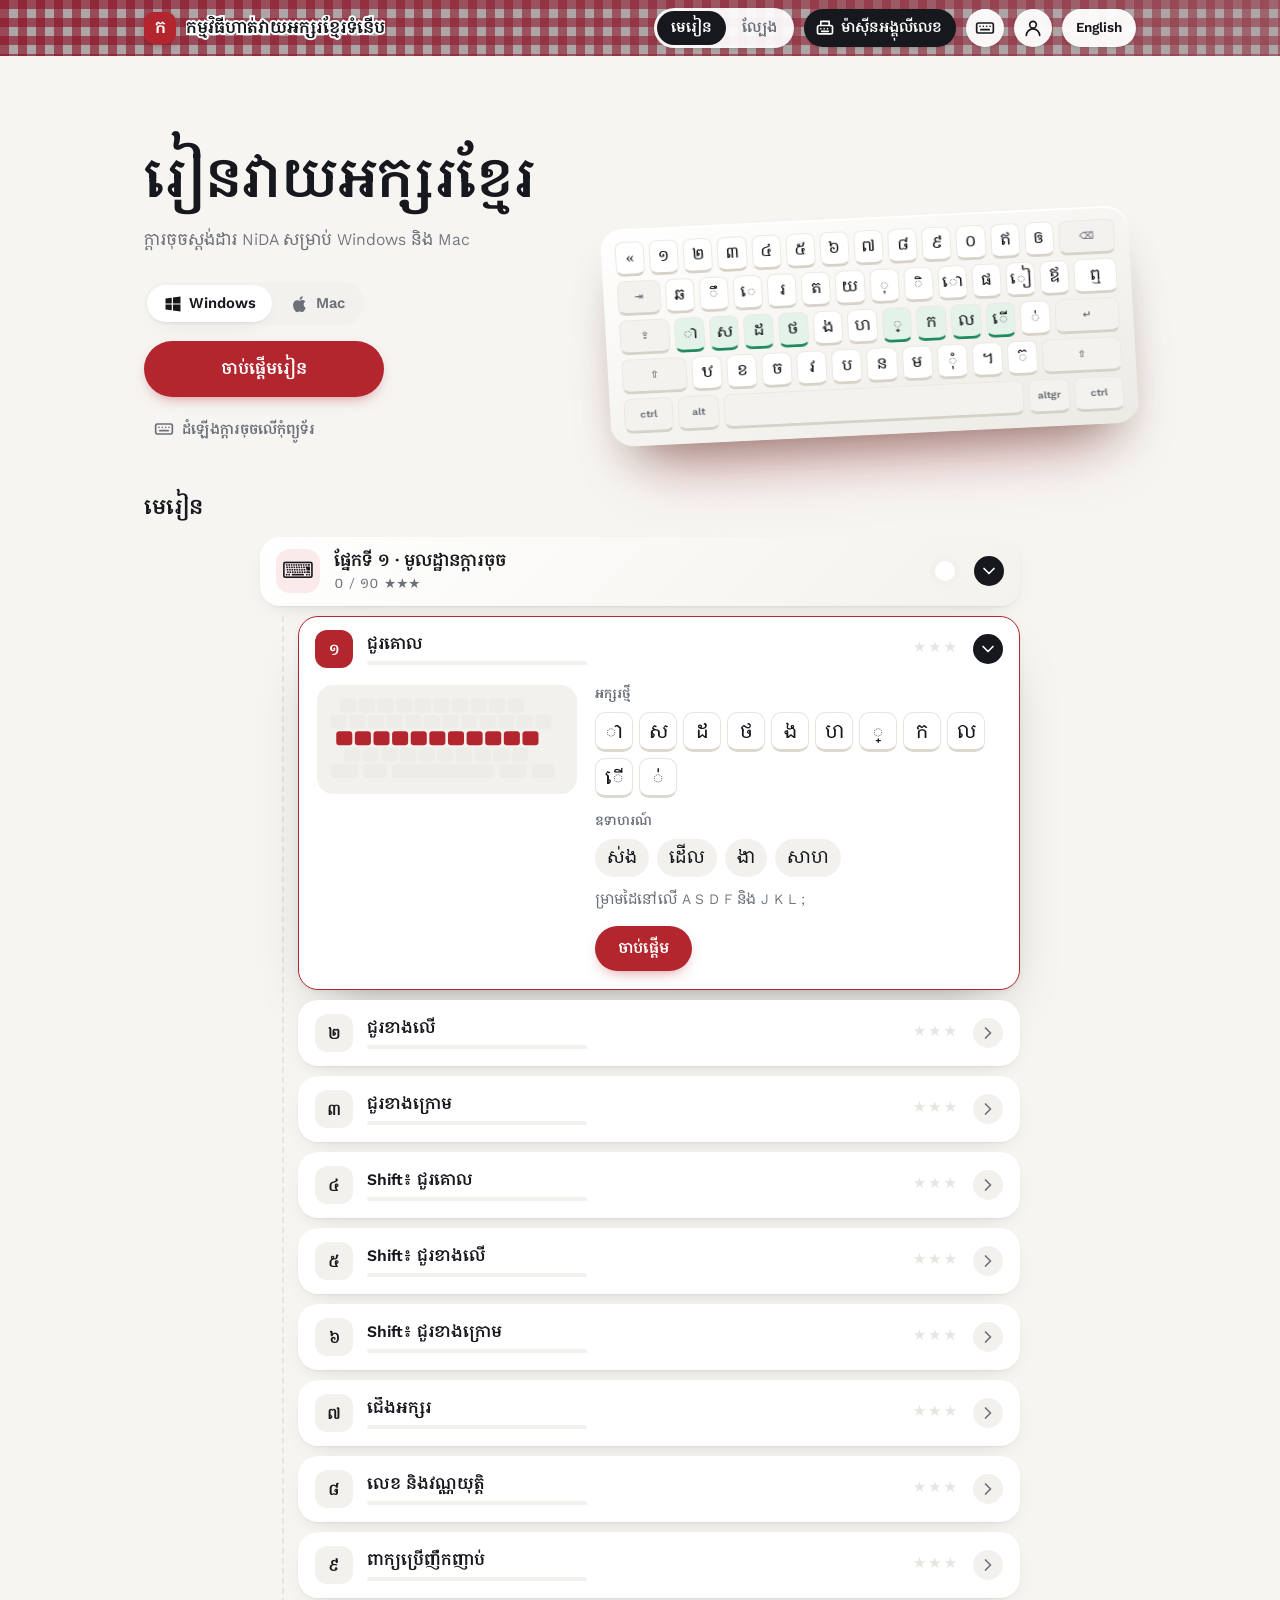
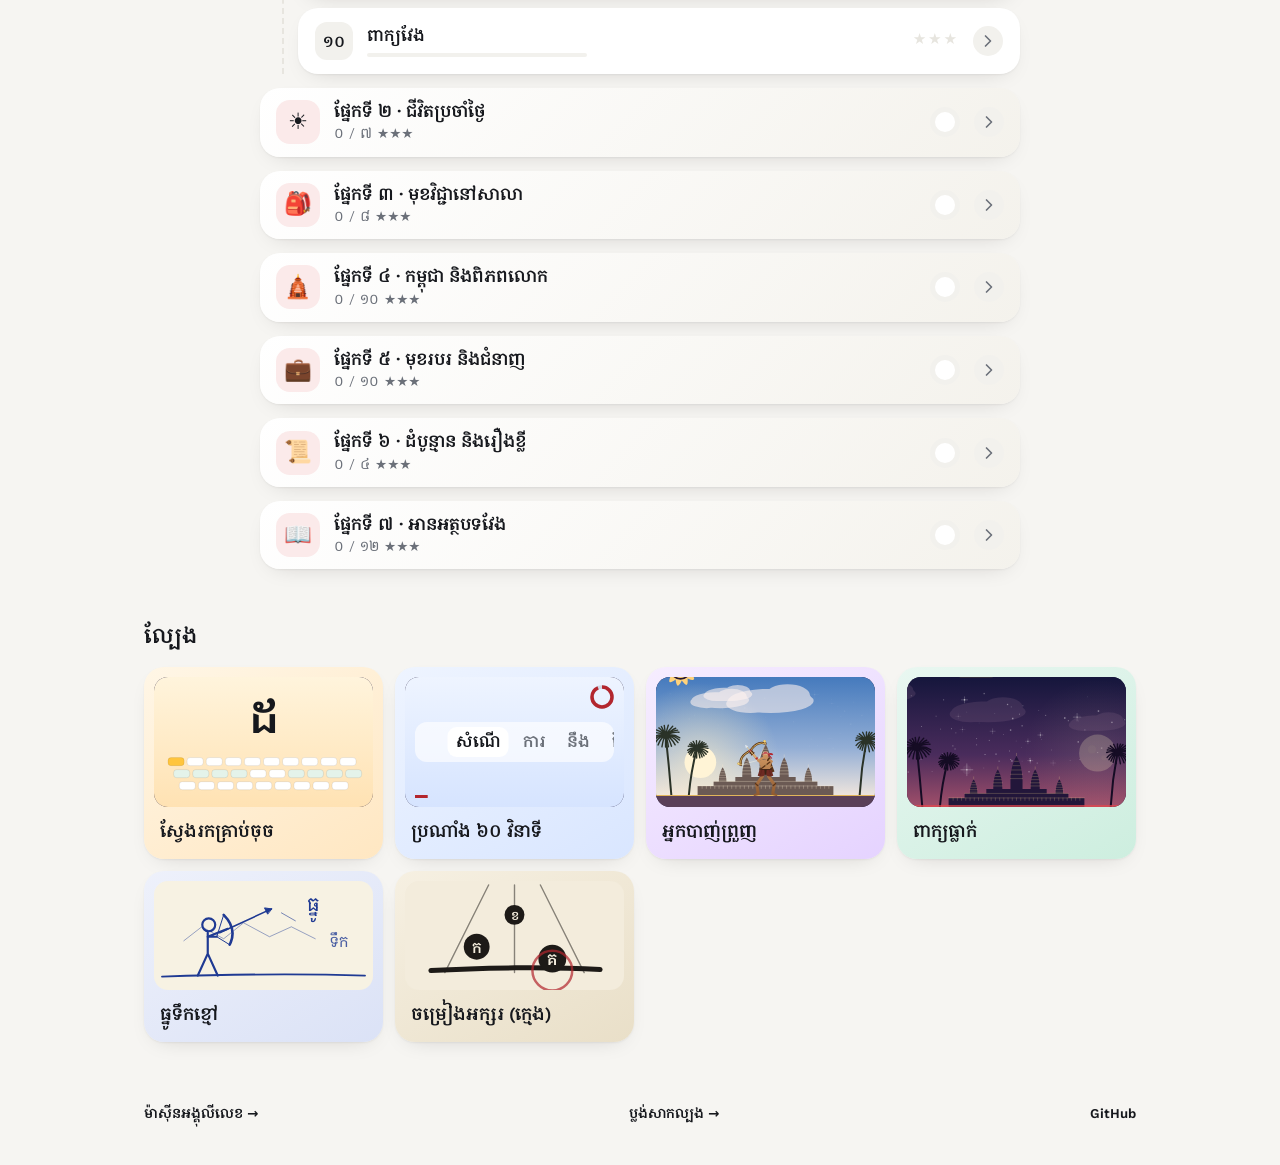
==== commit 34e91a61: "Games site domain: typinggames.bykhmer.com (two g's) Co-Authored-By: Claude Opus 5.5 <noreply@anthro" ====
--- a/docs/index.html
+++ b/docs/index.html
@@ -618,14 +618,14 @@
  {id:"sprint",icon:"⏱",t:["ប្រណាំង ៦០ វិនាទី","60-second Sprint"],d:["វាយពាក្យឱ្យបានច្រើនបំផុត ក្នុងមួយនាទី។","Type as many words as you can in one minute."]},
  {id:"archer",icon:"🏹",t:["អ្នកបាញ់ព្រួញ","Archer"],d:["បាញ់អក្សរដែលធ្លាក់ មុនវាផ្ទុះលើអ្នកបាញ់។ ជាប់ៗ និងព្យាបាល។","Shoot the falling letters before they explode on the archer. Combos and healing."]},
  {id:"rain",icon:"☔",t:["ពាក្យធ្លាក់","Word Rain"],d:["វាយពាក្យដែលធ្លាក់ មុនវាដល់ដី។ មានជីវិត ៣។","Type falling words before they land. Three lives."]},
- {id:"inkarcher",href:"https://typingames.bykhmer.com/inkbow.html",t:["ធ្នូទឹកខ្មៅ","InkBow"],d:["តួអង្គគូរដោយប៊ិច បាញ់ពាក្យដែលធ្លាក់ ពេលអ្នកវាយវា។ មានមេរៀន និងរបៀបលេងសម្រាប់ក្មេង។","A ballpoint stick-figure archer shoots the raining words as you type them. Lessons and kids' modes too."]},
- {id:"kids",href:"https://typingames.bykhmer.com/letter-song.html",t:["ចម្រៀងអក្សរ (ក្មេង)","Letter Song (kids)"],d:["សម្រាប់ក្មេងតូច៖ វាយអក្សរដែលធ្លាក់ តាមចង្វាក់ភ្លេង លើក្ដារចុចទូរស័ព្ទ។","For young kids: type the falling letters to the music on a phone keyboard."]}
+ {id:"inkarcher",href:"https://typinggames.bykhmer.com/inkbow.html",t:["ធ្នូទឹកខ្មៅ","InkBow"],d:["តួអង្គគូរដោយប៊ិច បាញ់ពាក្យដែលធ្លាក់ ពេលអ្នកវាយវា។ មានមេរៀន និងរបៀបលេងសម្រាប់ក្មេង។","A ballpoint stick-figure archer shoots the raining words as you type them. Lessons and kids' modes too."]},
+ {id:"kids",href:"https://typinggames.bykhmer.com/letter-song.html",t:["ចម្រៀងអក្សរ (ក្មេង)","Letter Song (kids)"],d:["សម្រាប់ក្មេងតូច៖ វាយអក្សរដែលធ្លាក់ តាមចង្វាក់ភ្លេង លើក្ដារចុចទូរស័ព្ទ។","For young kids: type the falling letters to the music on a phone keyboard."]}
 ];
 // the Letter Song card: three ink lanes with letters falling onto a brush line
 var KIDS_ART='<svg class="gprev" viewBox="0 0 220 110" aria-hidden="true" style="width:100%;height:auto;display:block;background:#f3ecdc"><g fill="none" stroke="#1d1a17" stroke-linecap="round"><path d="M84 4L40 92M110 4v88M136 4l44 88" stroke-width="1.4" opacity=".5"/><path d="M26 90c50-3 120-4 170-1" stroke-width="5"/></g><g fill="#1d1a17"><circle cx="72" cy="66" r="13"/><circle cx="110" cy="34" r="10"/><circle cx="148" cy="78" r="14"/></g><g fill="#f3ecdc" font-family="Noto Serif Khmer,serif" font-weight="600" text-anchor="middle"><text x="72" y="72" font-size="15">ក</text><text x="110" y="39" font-size="12">ខ</text><text x="148" y="84" font-size="16">គ</text></g><circle cx="148" cy="90" r="20" fill="none" stroke="#b3262e" stroke-width="2.5" opacity=".7"/></svg>';
 // the InkBow card: the Typewriter's stick-figure archer in blue ballpoint, drawing its bow at a falling word
 var ARCHER_ART='<svg class="gprev" viewBox="0 0 220 110" aria-hidden="true" style="width:100%;height:auto;display:block;background:#f7f2e3"><g fill="none" stroke="#1f3a93" stroke-linecap="round" stroke-linejoin="round"><path d="M8 96c60-2 140-3 204-1" stroke-width="1.8"/><path d="M30 60l18-14 22 12 20-16 26 14 22-10 24 12" stroke-width="1" opacity=".45"/><g stroke-width="2.2"><path d="M44 95l10-22 10 22M54 73V52"/><circle cx="55" cy="44" r="6.5"/><path d="M54 56l20-8M54 56l9 0"/><path d="M70 34q14 14 6 30" stroke-width="2.6"/><path d="M70 34L63 56 76 64" stroke-width="1"/></g><path d="M66 52l52-24" stroke-width="1.6"/><path d="M118 28l-7-1 3 6z" fill="#1f3a93"/><path d="M128 32l14 8" stroke-width="1" opacity=".6"/></g><g fill="#1f3a93" font-family="Noto Serif Khmer,serif" text-anchor="middle"><text x="160" y="30" font-size="19">ធ្នូ</text><text x="186" y="66" font-size="15" opacity=".8">ទឹក</text></g></svg>';
-// these two games live on their own site (typingames.bykhmer.com) and keep their scores there
+// these two games live on their own site (typinggames.bykhmer.com) and keep their scores there
 GAMES.forEach(function(gm){if(gm.id==="inkarcher")gm.art=ARCHER_ART;if(gm.id==="kids")gm.art=KIDS_ART});
 
 // ---------- run area ----------
